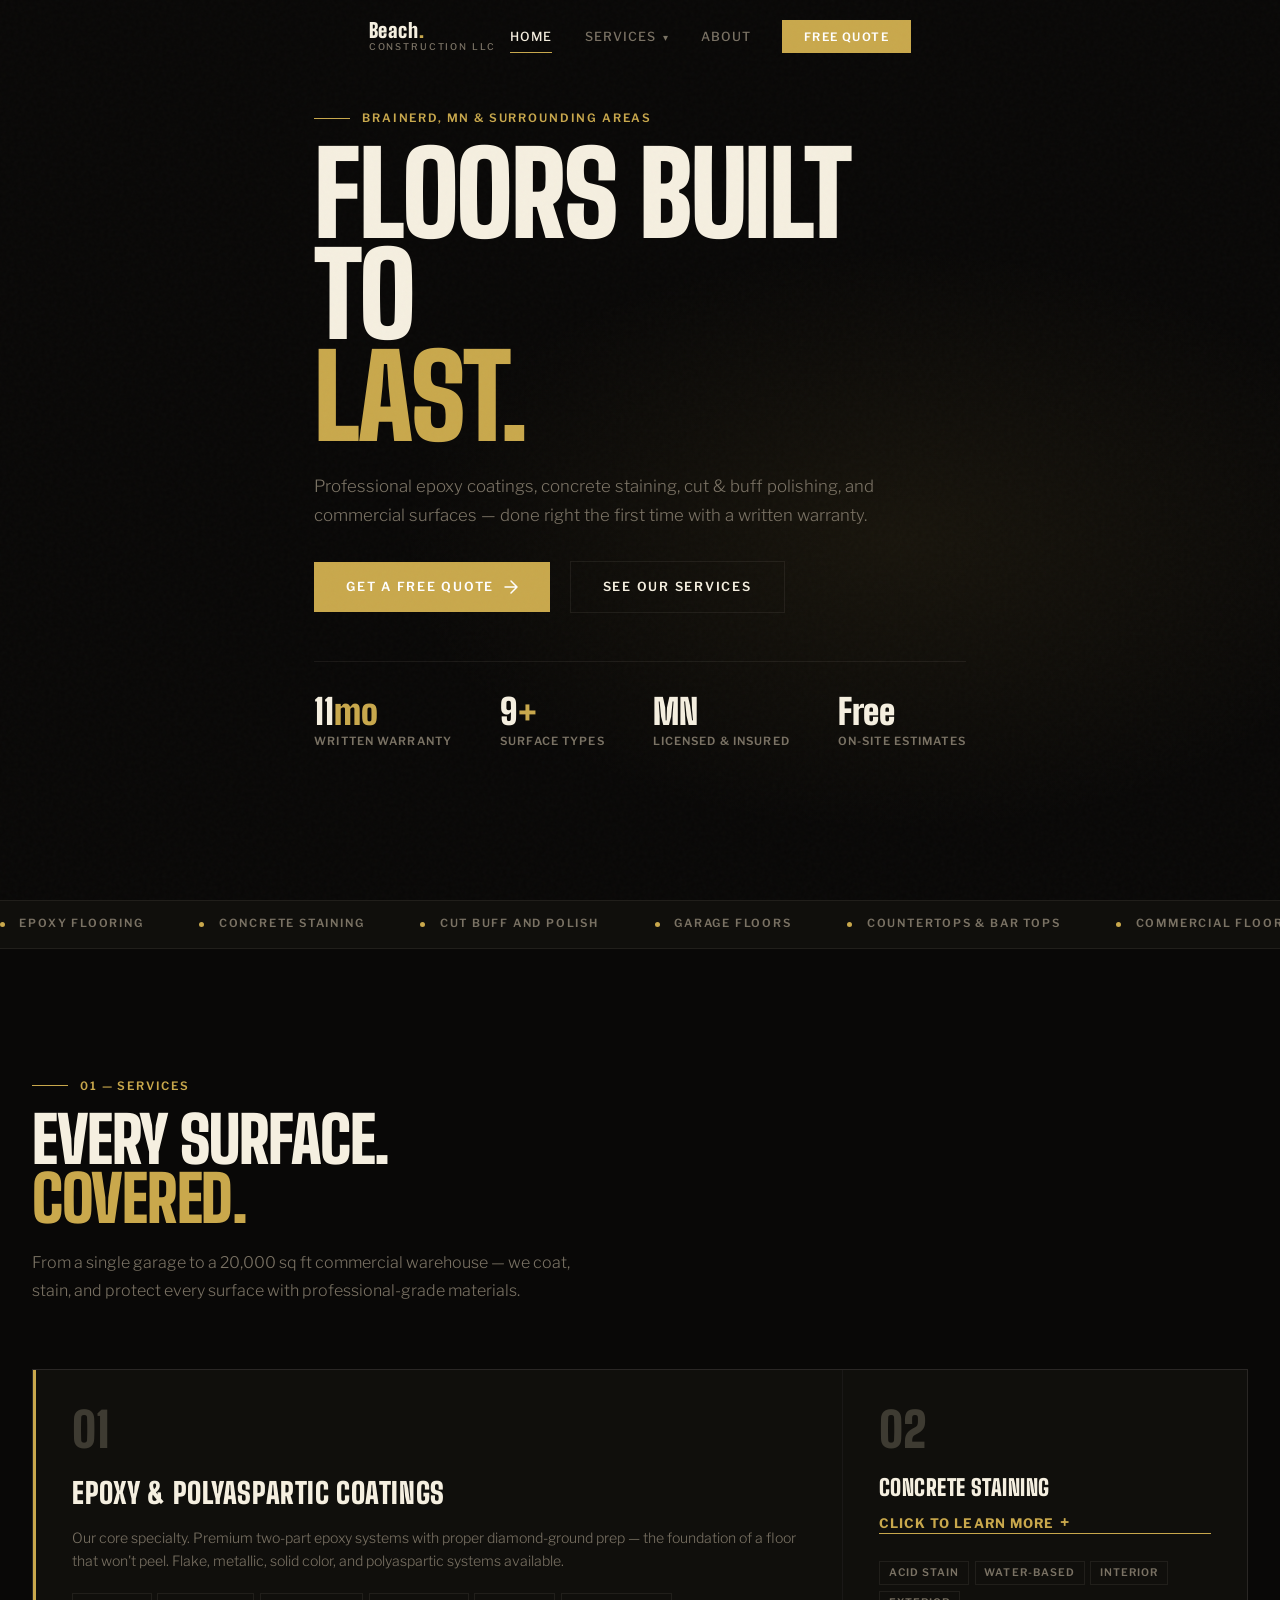
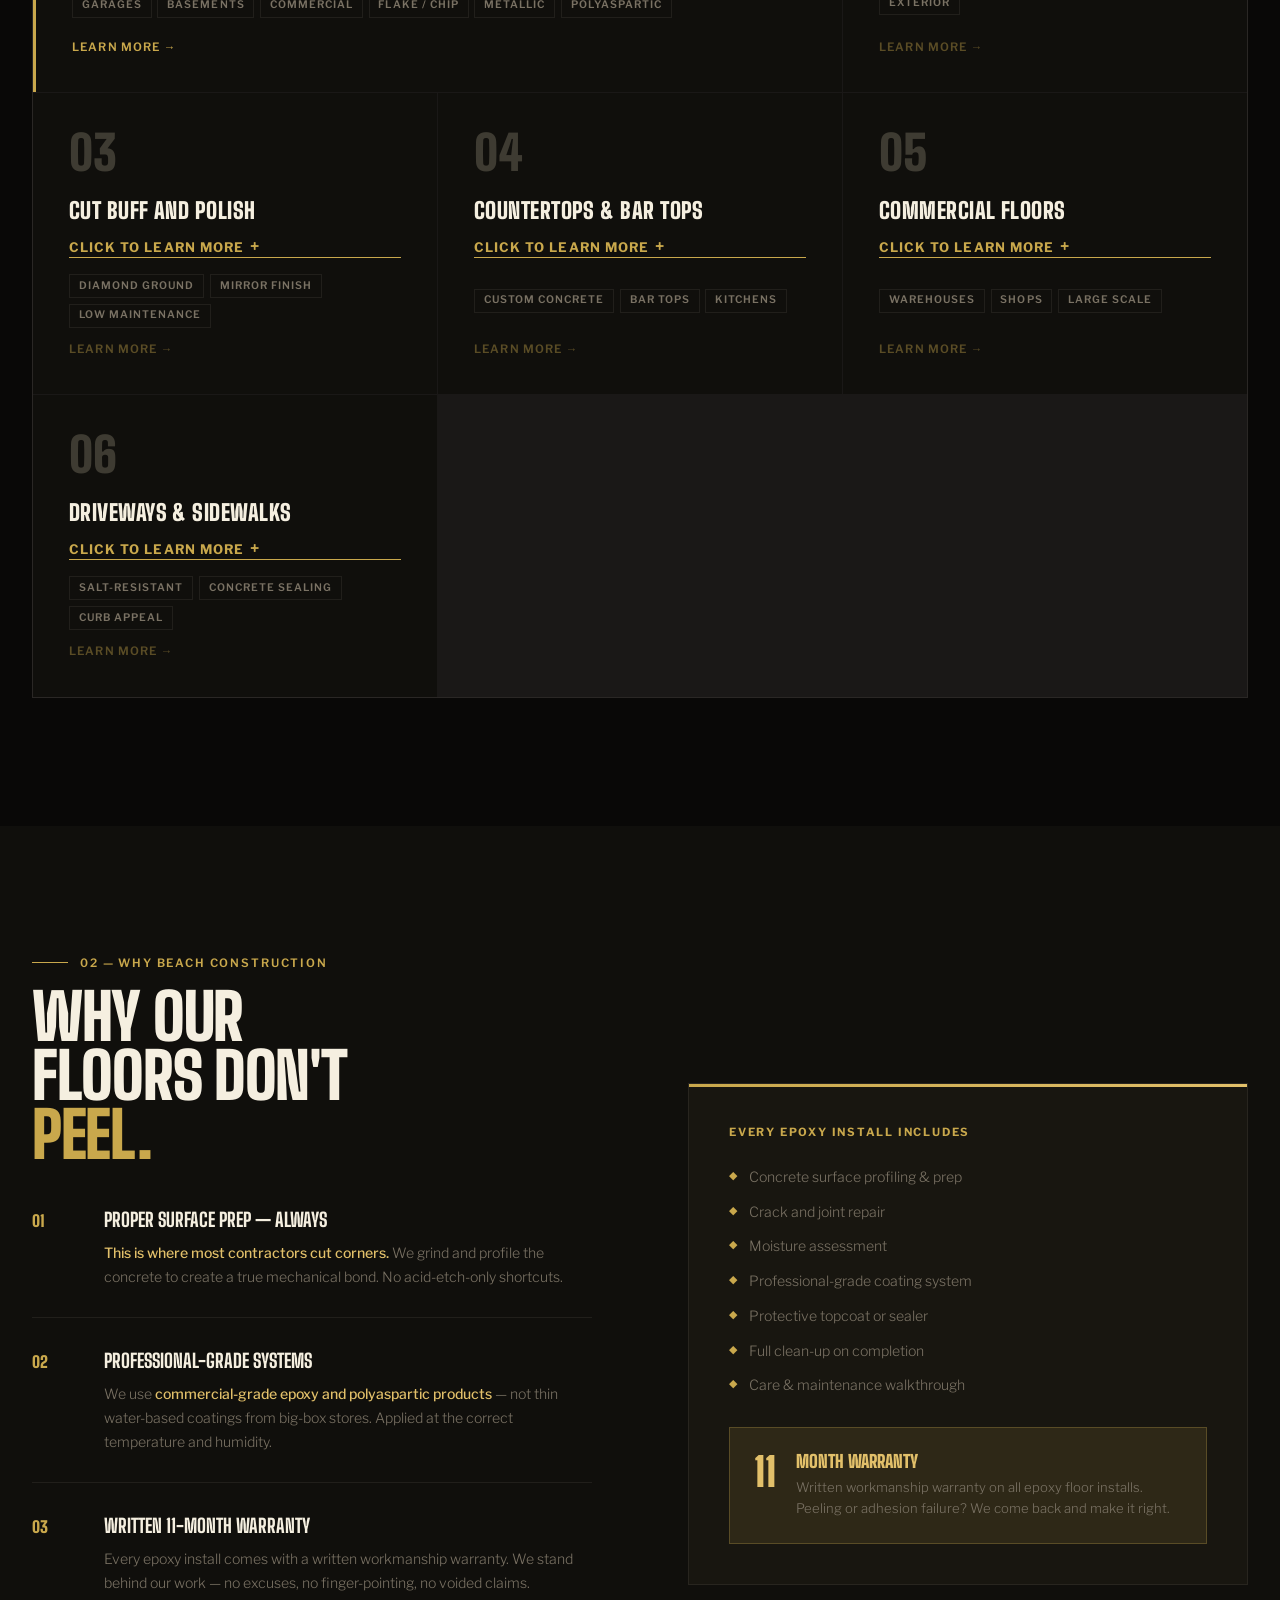
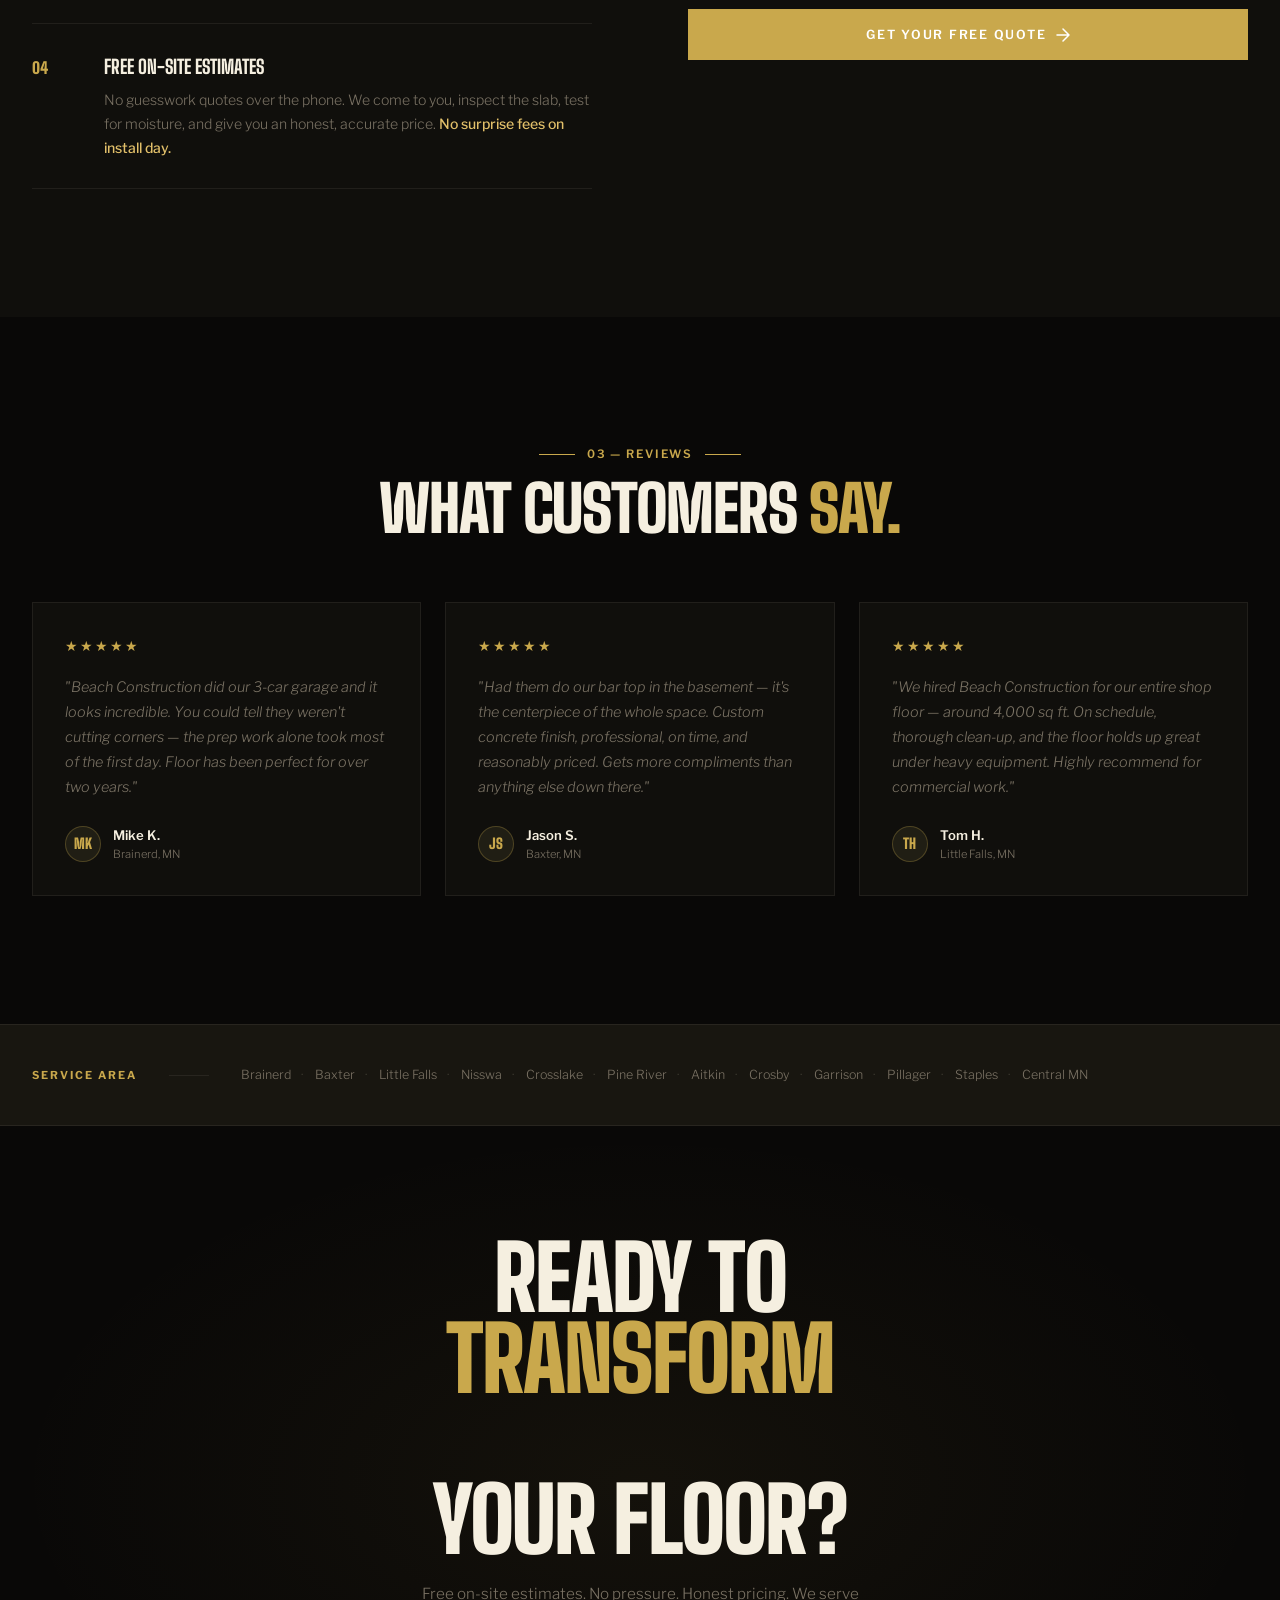
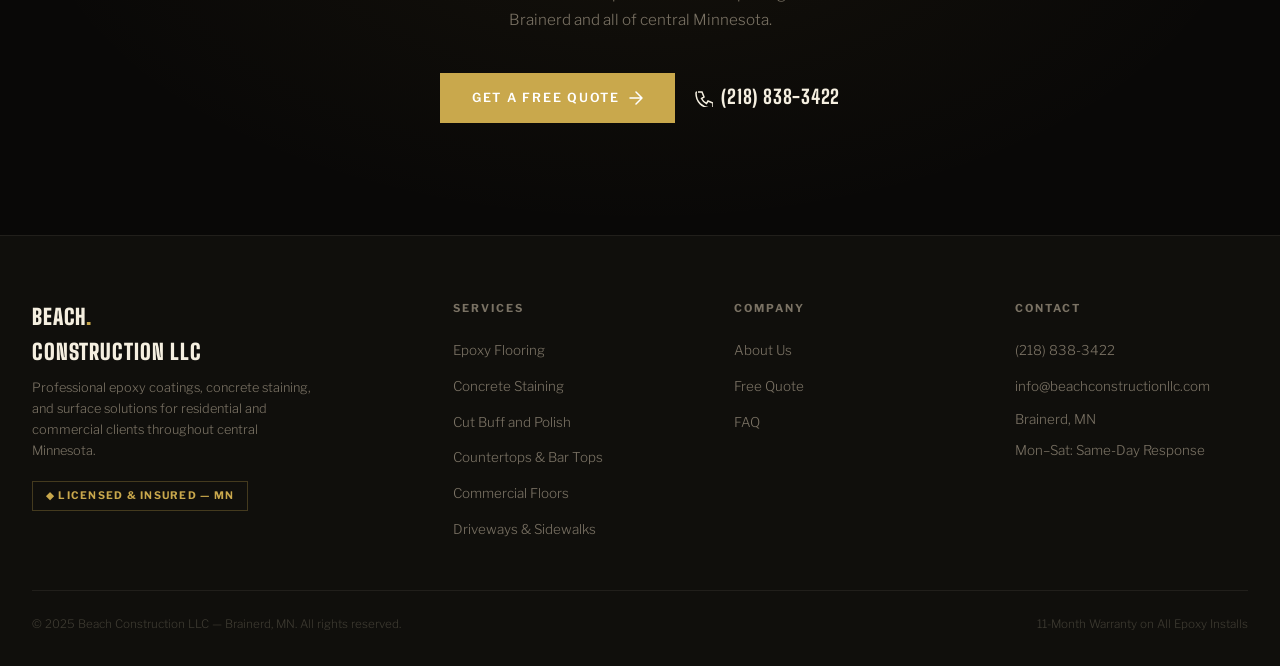
==== index.html @ a475150e "Add AI-generated hero images, social links, and Google Maps embed - Swap all 6 service page heroes f" ====
<!DOCTYPE html>
<html lang="en">
<head>
  <meta charset="UTF-8" />
  <meta name="viewport" content="width=device-width, initial-scale=1.0" />
  <title>Beach Construction LLC — Epoxy Flooring & Concrete Coatings | Brainerd, MN</title>
  <meta name="description" content="Professional epoxy flooring, concrete staining, cut & buff polishing, countertops, and commercial coatings in Brainerd, MN. Free quotes. 11-month warranty." />
  <link rel="stylesheet" href="css/style.css" />
</head>
<body>

<!-- ═══ NAV ══════════════════════════════════════════════ -->
<nav class="nav" id="nav">
  <div class="container">
    <div class="nav__inner">
      <a href="index.html" class="nav__logo">
        <span class="nav__logo-name">Beach<span>.</span></span>
        <span class="nav__logo-sub">Construction LLC</span>
      </a>
      <ul class="nav__links" role="list">
        <li><a href="index.html" class="nav__link active">Home</a></li>
        <li class="nav__dropdown">
          <a href="#" class="nav__link">Services <span class="nav__chevron">▾</span></a>
          <div class="nav__dropdown-menu">
            <a href="services/epoxy-flooring.html" class="nav__dropdown-item">Epoxy Flooring</a>
            <a href="services/concrete-staining.html" class="nav__dropdown-item">Concrete Staining</a>
            <a href="services/cut-buff-polish.html" class="nav__dropdown-item">Cut Buff and Polish</a>
            <a href="services/countertops.html" class="nav__dropdown-item">Countertops &amp; Bar Tops</a>
            <a href="services/commercial-floors.html" class="nav__dropdown-item">Commercial Floors</a>
            <a href="services/driveways.html" class="nav__dropdown-item">Driveways &amp; Sidewalks</a>
          </div>
        </li>
        <li><a href="about.html" class="nav__link">About</a></li>
        <li><a href="contact.html" class="nav__link nav__cta">Free Quote</a></li>
      </ul>
      <button class="nav__burger" id="burger" aria-label="Open menu">
        <span></span><span></span><span></span>
      </button>
    </div>
  </div>
</nav>

<!-- Mobile Nav -->
<div class="nav__mobile" id="mobileNav">
  <button class="nav__mobile-close" id="mobileClose">✕</button>
  <div class="nav__mobile-section">
    <a href="index.html" class="nav__mobile-link mobile-link">Home</a>
  </div>
  <div class="nav__mobile-section">
    <a href="#" class="nav__mobile-link" style="color:var(--text-dim);font-size:1rem;letter-spacing:0.2em">Services</a>
    <a href="services/epoxy-flooring.html" class="nav__mobile-sub mobile-link">Epoxy Flooring</a>
    <a href="services/concrete-staining.html" class="nav__mobile-sub mobile-link">Concrete Staining</a>
    <a href="services/cut-buff-polish.html" class="nav__mobile-sub mobile-link">Cut Buff and Polish</a>
    <a href="services/countertops.html" class="nav__mobile-sub mobile-link">Countertops &amp; Bar Tops</a>
    <a href="services/commercial-floors.html" class="nav__mobile-sub mobile-link">Commercial Floors</a>
    <a href="services/driveways.html" class="nav__mobile-sub mobile-link">Driveways &amp; Sidewalks</a>
  </div>
  <div class="nav__mobile-section">
    <a href="about.html" class="nav__mobile-link mobile-link">About</a>
  </div>
  <div class="nav__mobile-section">
    <a href="contact.html" class="nav__mobile-link mobile-link" style="color:var(--accent)">Free Quote</a>
  </div>
</div>

<!-- ═══ HERO ══════════════════════════════════════════════ -->
<section class="page-hero" style="min-height:100vh;align-items:center">
  <div class="page-hero__bg" style="background-image:url('images/hero-floor.jpg');background-position:center 40%"></div>
  <div class="page-hero__overlay" style="background:linear-gradient(160deg,rgba(9,8,7,0.82) 0%,rgba(9,8,7,0.55) 50%,rgba(9,8,7,0.35) 100%)"></div>
  <div style="position:absolute;inset:0;background:radial-gradient(ellipse 60% 50% at 70% 60%, rgba(201,168,76,0.08) 0%, transparent 65%);pointer-events:none"></div>
  <div class="container">
    <div class="page-hero__content">
      <div class="page-hero__eyebrow">
        <div class="page-hero__eyebrow-line"></div>
        <span class="label">Brainerd, MN &amp; Surrounding Areas</span>
      </div>
      <h1 class="page-hero__title">
        Floors Built<br>to <em>Last.</em>
      </h1>
      <p class="page-hero__sub">Professional epoxy coatings, concrete staining, cut &amp; buff polishing, and commercial surfaces — done right the first time with a written warranty.</p>
      <div class="page-hero__actions">
        <a href="contact.html" class="btn btn-primary">
          Get a Free Quote
          <svg width="14" height="14" viewBox="0 0 14 14" fill="none"><path d="M1 7h12M7 1l6 6-6 6" stroke="currentColor" stroke-width="1.5" stroke-linecap="round" stroke-linejoin="round"/></svg>
        </a>
        <a href="services/epoxy-flooring.html" class="btn btn-outline">See Our Services</a>
      </div>
      <div class="stat-row" style="margin-top:3rem">
        <div class="stat-item">
          <div class="stat-item__num">11<span>mo</span></div>
          <div class="stat-item__label">Written Warranty</div>
        </div>
        <div class="stat-item">
          <div class="stat-item__num">9<span>+</span></div>
          <div class="stat-item__label">Surface Types</div>
        </div>
        <div class="stat-item">
          <div class="stat-item__num">MN</div>
          <div class="stat-item__label">Licensed &amp; Insured</div>
        </div>
        <div class="stat-item">
          <div class="stat-item__num">Free</div>
          <div class="stat-item__label">On-Site Estimates</div>
        </div>
      </div>
    </div>
  </div>
</section>

<!-- ═══ MARQUEE ═══════════════════════════════════════════ -->
<div class="marquee" aria-hidden="true">
  <div class="marquee__track">
    <div class="marquee__item"><span class="marquee__dot"></span>Epoxy Flooring</div>
    <div class="marquee__item"><span class="marquee__dot"></span>Concrete Staining</div>
    <div class="marquee__item"><span class="marquee__dot"></span>Cut Buff and Polish</div>
    <div class="marquee__item"><span class="marquee__dot"></span>Garage Floors</div>
    <div class="marquee__item"><span class="marquee__dot"></span>Countertops &amp; Bar Tops</div>
    <div class="marquee__item"><span class="marquee__dot"></span>Commercial Floors</div>
    <div class="marquee__item"><span class="marquee__dot"></span>Basements</div>
    <div class="marquee__item"><span class="marquee__dot"></span>Driveways</div>
    <div class="marquee__item"><span class="marquee__dot"></span>Epoxy Flooring</div>
    <div class="marquee__item"><span class="marquee__dot"></span>Concrete Staining</div>
    <div class="marquee__item"><span class="marquee__dot"></span>Cut Buff and Polish</div>
    <div class="marquee__item"><span class="marquee__dot"></span>Garage Floors</div>
    <div class="marquee__item"><span class="marquee__dot"></span>Countertops &amp; Bar Tops</div>
    <div class="marquee__item"><span class="marquee__dot"></span>Commercial Floors</div>
    <div class="marquee__item"><span class="marquee__dot"></span>Basements</div>
    <div class="marquee__item"><span class="marquee__dot"></span>Driveways</div>
  </div>
</div>

<!-- ═══ SERVICES ══════════════════════════════════════════ -->
<section class="section section--dark" id="services">
  <div class="container">
    <div class="section-header reveal">
      <div class="section-header__eyebrow">
        <div class="section-header__eyebrow-line"></div>
        <span class="label">01 — Services</span>
      </div>
      <h2 class="section-header__title">Every Surface.<br><em>Covered.</em></h2>
      <p class="section-header__body">From a single garage to a 20,000 sq ft commercial warehouse — we coat, stain, and protect every surface with professional-grade materials.</p>
    </div>

    <div class="services-grid">
      <div class="service-card service-card--featured reveal">
        <div class="service-card__num">01</div>
        <div class="service-card__title">Epoxy &amp; Polyaspartic Coatings</div>
        <p class="service-card__body">Our core specialty. Premium two-part epoxy systems with proper diamond-ground prep — the foundation of a floor that won't peel. Flake, metallic, solid color, and polyaspartic systems available.</p>
        <div class="service-card__tags">
          <span class="service-card__tag">Garages</span>
          <span class="service-card__tag">Basements</span>
          <span class="service-card__tag">Commercial</span>
          <span class="service-card__tag">Flake / Chip</span>
          <span class="service-card__tag">Metallic</span>
          <span class="service-card__tag">Polyaspartic</span>
        </div>
        <a href="services/epoxy-flooring.html" class="service-card__link">Learn More →</a>
      </div>

      <div class="service-card service-card--expandable reveal reveal-delay-1" data-href="services/concrete-staining.html">
        <div class="service-card__num">02</div>
        <div class="service-card__title">Concrete Staining</div>
        <button class="service-card__toggle" aria-expanded="false">Click to learn more <span class="service-card__toggle-icon">+</span></button>
        <p class="service-card__body">Permanent color that can't peel — stain penetrates into the slab itself. Acid staining creates unique, mottled earth tones; water-based dyes deliver bold, consistent color. Interior and exterior applications.</p>
        <div class="service-card__tags"><span class="service-card__tag">Acid Stain</span><span class="service-card__tag">Water-Based</span><span class="service-card__tag">Interior</span><span class="service-card__tag">Exterior</span></div>
        <a href="services/concrete-staining.html" class="service-card__link">Learn More →</a>
      </div>

      <div class="service-card service-card--expandable reveal reveal-delay-2" data-href="services/cut-buff-polish.html">
        <div class="service-card__num">03</div>
        <div class="service-card__title">Cut Buff and Polish</div>
        <button class="service-card__toggle" aria-expanded="false">Click to learn more <span class="service-card__toggle-icon">+</span></button>
        <p class="service-card__body">Diamond-grind the concrete progressively finer until it shines. No coatings to peel, no films to wear through — just the slab itself refined to a mirror finish. Durable, LEED-friendly, zero maintenance.</p>
        <div class="service-card__tags"><span class="service-card__tag">Diamond Ground</span><span class="service-card__tag">Mirror Finish</span><span class="service-card__tag">Low Maintenance</span></div>
        <a href="services/cut-buff-polish.html" class="service-card__link">Learn More →</a>
      </div>

      <div class="service-card service-card--expandable reveal reveal-delay-1" data-href="services/countertops.html">
        <div class="service-card__num">04</div>
        <div class="service-card__title">Countertops &amp; Bar Tops</div>
        <button class="service-card__toggle" aria-expanded="false">Click to learn more <span class="service-card__toggle-icon">+</span></button>
        <p class="service-card__body">Custom cast or overlay concrete countertops with integral pigments, embedded objects, and food-safe sealers. One-of-a-kind surfaces for kitchens, bathrooms, bars, and outdoor kitchens.</p>
        <div class="service-card__tags"><span class="service-card__tag">Custom Concrete</span><span class="service-card__tag">Bar Tops</span><span class="service-card__tag">Kitchens</span></div>
        <a href="services/countertops.html" class="service-card__link">Learn More →</a>
      </div>

      <div class="service-card service-card--expandable reveal reveal-delay-2" data-href="services/commercial-floors.html">
        <div class="service-card__num">05</div>
        <div class="service-card__title">Commercial Floors</div>
        <button class="service-card__toggle" aria-expanded="false">Click to learn more <span class="service-card__toggle-icon">+</span></button>
        <p class="service-card__body">Industrial-grade systems for warehouses, retail, restaurants, medical, and manufacturing. OSHA-compliant, forklift-rated, chemical-resistant. Scheduled installs to minimize business disruption.</p>
        <div class="service-card__tags"><span class="service-card__tag">Warehouses</span><span class="service-card__tag">Shops</span><span class="service-card__tag">Large Scale</span></div>
        <a href="services/commercial-floors.html" class="service-card__link">Learn More →</a>
      </div>

      <div class="service-card service-card--expandable reveal reveal-delay-1" data-href="services/driveways.html">
        <div class="service-card__num">06</div>
        <div class="service-card__title">Driveways &amp; Sidewalks</div>
        <button class="service-card__toggle" aria-expanded="false">Click to learn more <span class="service-card__toggle-icon">+</span></button>
        <p class="service-card__body">Salt-resistant, oil-proof protective coatings formulated for northern climates. Stops road salt penetration — the #1 cause of concrete deterioration in Minnesota. Polyaspartic, epoxy flake, and penetrating sealer options.</p>
        <div class="service-card__tags"><span class="service-card__tag">Salt-Resistant</span><span class="service-card__tag">Concrete Sealing</span><span class="service-card__tag">Curb Appeal</span></div>
        <a href="services/driveways.html" class="service-card__link">Learn More →</a>
      </div>
    </div>
  </div>
</section>

<!-- ═══ WHY US ════════════════════════════════════════════ -->
<section class="section section--alt">
  <div class="container">
    <div class="two-col two-col--center">
      <div>
        <div class="section-header reveal" style="margin-bottom:2.5rem">
          <div class="section-header__eyebrow">
            <div class="section-header__eyebrow-line"></div>
            <span class="label">02 — Why Beach Construction</span>
          </div>
          <h2 class="section-header__title">Why Our<br>Floors Don't<br><em>Peel.</em></h2>
        </div>
        <div class="process-steps">
          <div class="process-step reveal reveal-delay-1">
            <span class="process-step__num">01</span>
            <div>
              <div class="process-step__title">Proper Surface Prep — Always</div>
              <p class="process-step__body"><strong>This is where most contractors cut corners.</strong> We grind and profile the concrete to create a true mechanical bond. No acid-etch-only shortcuts.</p>
            </div>
          </div>
          <div class="process-step reveal reveal-delay-2">
            <span class="process-step__num">02</span>
            <div>
              <div class="process-step__title">Professional-Grade Systems</div>
              <p class="process-step__body">We use <strong>commercial-grade epoxy and polyaspartic products</strong> — not thin water-based coatings from big-box stores. Applied at the correct temperature and humidity.</p>
            </div>
          </div>
          <div class="process-step reveal reveal-delay-3">
            <span class="process-step__num">03</span>
            <div>
              <div class="process-step__title">Written 11-Month Warranty</div>
              <p class="process-step__body">Every epoxy install comes with a written workmanship warranty. We stand behind our work — no excuses, no finger-pointing, no voided claims.</p>
            </div>
          </div>
          <div class="process-step reveal reveal-delay-4">
            <span class="process-step__num">04</span>
            <div>
              <div class="process-step__title">Free On-Site Estimates</div>
              <p class="process-step__body">No guesswork quotes over the phone. We come to you, inspect the slab, test for moisture, and give you an honest, accurate price. <strong>No surprise fees on install day.</strong></p>
            </div>
          </div>
        </div>
      </div>
      <div class="reveal reveal-delay-2">
        <div class="warranty-card">
          <div class="warranty-card__label">Every Epoxy Install Includes</div>
          <div class="checklist">
            <div class="checklist__item"><span class="checklist__icon">◆</span><span>Concrete surface profiling &amp; prep</span></div>
            <div class="checklist__item"><span class="checklist__icon">◆</span><span>Crack and joint repair</span></div>
            <div class="checklist__item"><span class="checklist__icon">◆</span><span>Moisture assessment</span></div>
            <div class="checklist__item"><span class="checklist__icon">◆</span><span>Professional-grade coating system</span></div>
            <div class="checklist__item"><span class="checklist__icon">◆</span><span>Protective topcoat or sealer</span></div>
            <div class="checklist__item"><span class="checklist__icon">◆</span><span>Full clean-up on completion</span></div>
            <div class="checklist__item"><span class="checklist__icon">◆</span><span>Care &amp; maintenance walkthrough</span></div>
          </div>
          <div class="warranty-badge" style="margin-top:2rem">
            <div class="warranty-badge__num">11</div>
            <div>
              <div class="warranty-badge__title">Month Warranty</div>
              <p class="warranty-badge__body">Written workmanship warranty on all epoxy floor installs. Peeling or adhesion failure? We come back and make it right.</p>
            </div>
          </div>
        </div>
        <a href="contact.html" class="btn btn-primary" style="margin-top:1.5rem;width:100%;justify-content:center">
          Get Your Free Quote
          <svg width="14" height="14" viewBox="0 0 14 14" fill="none"><path d="M1 7h12M7 1l6 6-6 6" stroke="currentColor" stroke-width="1.5" stroke-linecap="round" stroke-linejoin="round"/></svg>
        </a>
      </div>
    </div>
  </div>
</section>

<!-- ═══ TESTIMONIALS ══════════════════════════════════════ -->
<section class="section section--dark">
  <div class="container">
    <div class="section-header section-header--center reveal">
      <div class="section-header__eyebrow"><div class="section-header__eyebrow-line"></div><span class="label">03 — Reviews</span><div class="section-header__eyebrow-line"></div></div>
      <h2 class="section-header__title">What Customers <em>Say.</em></h2>
    </div>
    <div class="testimonials-grid">
      <div class="testimonial-card reveal reveal-delay-1">
        <div class="testimonial-card__stars">★★★★★</div>
        <p class="testimonial-card__body">"Beach Construction did our 3-car garage and it looks incredible. You could tell they weren't cutting corners — the prep work alone took most of the first day. Floor has been perfect for over two years."</p>
        <div class="testimonial-card__author">
          <div class="testimonial-card__avatar">MK</div>
          <div><div class="testimonial-card__name">Mike K.</div><div class="testimonial-card__location">Brainerd, MN</div></div>
        </div>
      </div>
      <div class="testimonial-card reveal reveal-delay-2">
        <div class="testimonial-card__stars">★★★★★</div>
        <p class="testimonial-card__body">"Had them do our bar top in the basement — it's the centerpiece of the whole space. Custom concrete finish, professional, on time, and reasonably priced. Gets more compliments than anything else down there."</p>
        <div class="testimonial-card__author">
          <div class="testimonial-card__avatar">JS</div>
          <div><div class="testimonial-card__name">Jason S.</div><div class="testimonial-card__location">Baxter, MN</div></div>
        </div>
      </div>
      <div class="testimonial-card reveal reveal-delay-3">
        <div class="testimonial-card__stars">★★★★★</div>
        <p class="testimonial-card__body">"We hired Beach Construction for our entire shop floor — around 4,000 sq ft. On schedule, thorough clean-up, and the floor holds up great under heavy equipment. Highly recommend for commercial work."</p>
        <div class="testimonial-card__author">
          <div class="testimonial-card__avatar">TH</div>
          <div><div class="testimonial-card__name">Tom H.</div><div class="testimonial-card__location">Little Falls, MN</div></div>
        </div>
      </div>
    </div>
  </div>
</section>

<!-- ═══ SERVICE AREA ═══════════════════════════════════════ -->
<div class="service-area-strip reveal">
  <div class="container">
    <div class="service-area-strip__inner">
      <span class="service-area-strip__label">Service Area</span>
      <div class="service-area-strip__divider"></div>
      <div class="service-area-strip__cities">
        <span class="service-area-strip__city">Brainerd</span>
        <span class="service-area-strip__city">Baxter</span>
        <span class="service-area-strip__city">Little Falls</span>
        <span class="service-area-strip__city">Nisswa</span>
        <span class="service-area-strip__city">Crosslake</span>
        <span class="service-area-strip__city">Pine River</span>
        <span class="service-area-strip__city">Aitkin</span>
        <span class="service-area-strip__city">Crosby</span>
        <span class="service-area-strip__city">Garrison</span>
        <span class="service-area-strip__city">Pillager</span>
        <span class="service-area-strip__city">Staples</span>
        <span class="service-area-strip__city">Central MN</span>
      </div>
    </div>
  </div>
</div>

<!-- ═══ CTA ═══════════════════════════════════════════════ -->
<section class="cta-banner section--dark">
  <div class="container">
    <div class="cta-banner__content reveal">
      <h2 class="cta-banner__title">Ready to<br><em>Transform</em><br>Your Floor?</h2>
      <p class="cta-banner__sub">Free on-site estimates. No pressure. Honest pricing. We serve Brainerd and all of central Minnesota.</p>
      <div class="cta-banner__actions">
        <a href="contact.html" class="btn btn-primary">
          Get a Free Quote
          <svg width="14" height="14" viewBox="0 0 14 14" fill="none"><path d="M1 7h12M7 1l6 6-6 6" stroke="currentColor" stroke-width="1.5" stroke-linecap="round" stroke-linejoin="round"/></svg>
        </a>
        <a href="tel:+12188383422" class="cta-banner__phone">
          <svg width="18" height="18" viewBox="0 0 18 18" fill="none" stroke="currentColor" stroke-width="1.5"><path d="M3 3h4l2 5-2.5 1.5a11 11 0 005 5L13 12l5 2v4a1 1 0 01-1 1C7 19 1 13 1 4a1 1 0 011-1"/></svg>
          (218) 838-3422
        </a>
      </div>
    </div>
  </div>
</section>

<!-- ═══ FOOTER ════════════════════════════════════════════ -->
<footer class="footer">
  <div class="container">
    <div class="footer__top">
      <div>
        <div class="footer__brand-name">Beach<span>.</span><br>Construction LLC</div>
        <p class="footer__brand-tagline">Professional epoxy coatings, concrete staining, and surface solutions for residential and commercial clients throughout central Minnesota.</p>
        <div class="footer__warranty-badge">◆ Licensed &amp; Insured — MN</div>
      </div>
      <div>
        <div class="footer__col-title">Services</div>
        <ul class="footer__col-links">
          <li><a href="services/epoxy-flooring.html">Epoxy Flooring</a></li>
          <li><a href="services/concrete-staining.html">Concrete Staining</a></li>
          <li><a href="services/cut-buff-polish.html">Cut Buff and Polish</a></li>
          <li><a href="services/countertops.html">Countertops &amp; Bar Tops</a></li>
          <li><a href="services/commercial-floors.html">Commercial Floors</a></li>
          <li><a href="services/driveways.html">Driveways &amp; Sidewalks</a></li>
        </ul>
      </div>
      <div>
        <div class="footer__col-title">Company</div>
        <ul class="footer__col-links">
          <li><a href="about.html">About Us</a></li>
          <li><a href="contact.html">Free Quote</a></li>
          <li><a href="contact.html#faq">FAQ</a></li>
        </ul>
      </div>
      <div>
        <div class="footer__col-title">Contact</div>
        <ul class="footer__col-links">
          <li><a href="tel:+12188383422">(218) 838-3422</a></li>
          <li><a href="mailto:info@beachconstructionllc.com">info@beachconstructionllc.com</a></li>
          <li style="color:var(--text-muted);font-size:0.84rem">Brainerd, MN</li>
          <li style="color:var(--text-muted);font-size:0.84rem">Mon–Sat: Same-Day Response</li>
        </ul>
      </div>
    </div>
    <div class="footer__bottom">
      <span>© 2025 Beach Construction LLC — Brainerd, MN. All rights reserved.</span>
      <span>11-Month Warranty on All Epoxy Installs</span>
    </div>
  </div>
</footer>

<script src="js/main.js"></script>
</body>
</html>
---- css/style.css ----
/* ═══════════════════════════════════════════════════════
   BEACH CONSTRUCTION LLC — Shared Stylesheet
   Industrial Luxury Aesthetic
   ═══════════════════════════════════════════════════════ */

@import url('https://fonts.googleapis.com/css2?family=Big+Shoulders+Display:wght@400;600;700;800;900&family=Libre+Franklin:ital,wght@0,300;0,400;0,500;0,600;1,300&display=swap');

/* ─── TOKENS ──────────────────────────────────────────── */
:root {
  --bg:            #090807;
  --surface:       #100F0C;
  --surface-2:     #181610;
  --surface-3:     #201E14;
  --accent:        #C9A84C;
  --accent-light:  #E2C06A;
  --accent-dim:    rgba(201,168,76,0.12);
  --accent-glow:   rgba(201,168,76,0.30);
  --text:          #F5EFE0;
  --text-muted:    #7A7264;
  --text-dim:      #3E3B32;
  --border:        rgba(245,239,224,0.07);
  --border-accent: rgba(201,168,76,0.28);
  --font-display:  'Big Shoulders Display', sans-serif;
  --font-body:     'Libre Franklin', sans-serif;
  --ease-out:      cubic-bezier(0.22,1,0.36,1);
  --nav-h:         72px;
}

/* ─── RESET ───────────────────────────────────────────── */
*, *::before, *::after { box-sizing: border-box; margin: 0; padding: 0; }
html { scroll-behavior: smooth; font-size: 16px; }
body {
  background: var(--bg);
  color: var(--text);
  font-family: var(--font-body);
  font-weight: 300;
  line-height: 1.6;
  overflow-x: hidden;
}
a { color: inherit; text-decoration: none; }
img { display: block; max-width: 100%; }
ul { list-style: none; }
button { cursor: pointer; font-family: inherit; border: none; background: none; }
input, textarea, select { font-family: inherit; }

/* ─── GRAIN OVERLAY ───────────────────────────────────── */
body::after {
  content: '';
  position: fixed;
  inset: 0;
  background-image: url("data:image/svg+xml,%3Csvg viewBox='0 0 256 256' xmlns='http://www.w3.org/2000/svg'%3E%3Cfilter id='n'%3E%3CfeTurbulence type='fractalNoise' baseFrequency='0.9' numOctaves='4' stitchTiles='stitch'/%3E%3C/filter%3E%3Crect width='100%25' height='100%25' filter='url(%23n)' opacity='1'/%3E%3C/svg%3E");
  opacity: 0.025;
  pointer-events: none;
  z-index: 9999;
}

/* ─── SCROLLBAR ───────────────────────────────────────── */
::-webkit-scrollbar { width: 4px; }
::-webkit-scrollbar-track { background: var(--bg); }
::-webkit-scrollbar-thumb { background: var(--accent); border-radius: 2px; }

/* ─── UTILITY ─────────────────────────────────────────── */
.container { max-width: 1280px; margin: 0 auto; padding: 0 2rem; }
.label {
  font-family: var(--font-body);
  font-size: 0.72rem;
  font-weight: 600;
  letter-spacing: 0.16em;
  text-transform: uppercase;
  color: var(--accent);
}
.section { padding: 8rem 0; }
.section--alt { background: var(--surface); }
.section--dark { background: var(--bg); }

/* ─── ANIMATIONS ──────────────────────────────────────── */
@keyframes fadeUp {
  from { opacity: 0; transform: translateY(28px); }
  to   { opacity: 1; transform: translateY(0); }
}
@keyframes fadeIn {
  from { opacity: 0; }
  to   { opacity: 1; }
}
@keyframes float {
  0%,100% { transform: translateY(0); }
  50%      { transform: translateY(-8px); }
}
@keyframes marquee {
  from { transform: translateX(0); }
  to   { transform: translateX(-50%); }
}
@keyframes lineGrow {
  from { width: 0; }
  to   { width: 100%; }
}

.reveal {
  opacity: 0;
  transform: translateY(36px);
  transition: opacity 0.75s var(--ease-out), transform 0.75s var(--ease-out);
}
.reveal.visible { opacity: 1; transform: translateY(0); }
.reveal-delay-1 { transition-delay: 0.1s; }
.reveal-delay-2 { transition-delay: 0.2s; }
.reveal-delay-3 { transition-delay: 0.3s; }
.reveal-delay-4 { transition-delay: 0.4s; }
.reveal-delay-5 { transition-delay: 0.5s; }

/* ─── BUTTONS ─────────────────────────────────────────── */
.btn {
  display: inline-flex;
  align-items: center;
  gap: 0.6rem;
  font-family: var(--font-body);
  font-size: 0.78rem;
  font-weight: 600;
  letter-spacing: 0.14em;
  text-transform: uppercase;
  padding: 0.95rem 2rem;
  transition: background 0.25s, transform 0.25s, box-shadow 0.25s, color 0.25s;
  cursor: pointer;
  border: none;
}
.btn-primary {
  background: var(--accent);
  color: #fff;
}
.btn-primary:hover {
  background: var(--accent-light);
  transform: translateY(-2px);
  box-shadow: 0 12px 40px var(--accent-glow);
}
.btn-outline {
  background: transparent;
  color: var(--text);
  border: 1px solid var(--border);
}
.btn-outline:hover {
  border-color: var(--accent);
  color: var(--accent);
  transform: translateY(-2px);
}
.btn-ghost {
  background: transparent;
  color: var(--text-muted);
  padding-left: 0;
  padding-right: 0;
  border-bottom: 1px solid var(--border);
  padding-bottom: 2px;
}
.btn-ghost:hover { color: var(--text); border-color: var(--text-muted); }
.btn svg { flex-shrink: 0; }

/* ─── SECTION HEADERS ─────────────────────────────────── */
.section-header { margin-bottom: 4rem; }
.section-header__eyebrow {
  display: flex;
  align-items: center;
  gap: 0.75rem;
  margin-bottom: 1rem;
}
.section-header__eyebrow-line {
  width: 36px;
  height: 1px;
  background: var(--accent);
}
.section-header__title {
  font-family: var(--font-display);
  font-weight: 900;
  font-size: clamp(2.5rem, 5vw, 4.5rem);
  line-height: 0.92;
  letter-spacing: -0.02em;
  text-transform: uppercase;
  color: var(--text);
}
.section-header__title em {
  font-style: normal;
  color: var(--accent);
}
.section-header__body {
  max-width: 540px;
  font-size: 1rem;
  color: var(--text-muted);
  line-height: 1.75;
  margin-top: 1.25rem;
}
.section-header--center { text-align: center; }
.section-header--center .section-header__body { margin: 1.25rem auto 0; }
.section-header--center .section-header__eyebrow { justify-content: center; }

/* ─── NAVIGATION ──────────────────────────────────────── */
.nav {
  position: fixed;
  top: 0; left: 0; right: 0;
  height: var(--nav-h);
  z-index: 200;
  display: flex;
  align-items: center;
  transition: background 0.4s, backdrop-filter 0.4s, border-color 0.4s;
  border-bottom: 1px solid transparent;
}
.nav.scrolled {
  background: rgba(9,8,7,0.95);
  backdrop-filter: blur(20px);
  border-bottom-color: var(--border);
  box-shadow: 0 1px 32px rgba(0,0,0,0.4);
}
.nav__inner {
  display: flex;
  align-items: center;
  justify-content: space-between;
  width: 100%;
}
.nav__logo {
  display: flex;
  flex-direction: column;
  line-height: 1;
}
.nav__logo-name {
  font-family: var(--font-display);
  font-weight: 900;
  font-size: 1.25rem;
  letter-spacing: 0.03em;
  color: var(--text);
}
.nav__logo-name span { color: var(--accent); }
.nav__logo-sub {
  font-size: 0.58rem;
  font-weight: 500;
  letter-spacing: 0.2em;
  text-transform: uppercase;
  color: var(--text-muted);
  margin-top: 2px;
}
.nav__links {
  display: flex;
  align-items: center;
  gap: 0.25rem;
}
.nav__link {
  font-size: 0.78rem;
  font-weight: 500;
  letter-spacing: 0.08em;
  text-transform: uppercase;
  color: var(--text-muted);
  padding: 0.5rem 0.9rem;
  position: relative;
  transition: color 0.2s;
}
.nav__link:hover, .nav__link.active { color: var(--text); }
.nav__link.active::after {
  content: '';
  position: absolute;
  bottom: -1px; left: 0.9rem; right: 0.9rem;
  height: 1px;
  background: var(--accent);
}

/* Dropdown */
.nav__dropdown {
  position: relative;
}
.nav__dropdown-menu {
  position: absolute;
  top: 100%;
  left: 50%;
  transform: translateX(-50%) translateY(8px);
  padding-top: 0.5rem;
  background: var(--surface-2);
  border: 1px solid var(--border);
  min-width: 220px;
  padding: 0.5rem 0;
  opacity: 0;
  pointer-events: none;
  transition: opacity 0.25s, transform 0.25s;
  z-index: 300;
}
.nav__dropdown.open .nav__dropdown-menu {
  opacity: 1;
  pointer-events: auto;
  transform: translateX(-50%) translateY(0);
}
.nav__dropdown-item {
  display: block;
  padding: 0.6rem 1.25rem;
  font-size: 0.78rem;
  font-weight: 400;
  color: var(--text-muted);
  letter-spacing: 0.04em;
  transition: background 0.15s, color 0.15s, padding-left 0.15s;
  white-space: nowrap;
}
.nav__dropdown-item:hover {
  background: var(--surface-3);
  color: var(--accent);
  padding-left: 1.5rem;
}
.nav__chevron {
  display: inline-block;
  margin-left: 3px;
  font-size: 0.6rem;
  transition: transform 0.2s;
}
.nav__dropdown.open .nav__chevron { transform: rotate(180deg); }
.nav__cta {
  background: var(--accent);
  color: #fff !important;
  padding: 0.6rem 1.4rem;
  font-size: 0.72rem !important;
  letter-spacing: 0.12em;
  font-weight: 600 !important;
  transition: background 0.2s, transform 0.2s !important;
  margin-left: 0.75rem;
}
.nav__cta:hover { background: var(--accent-light) !important; transform: translateY(-1px); }
.nav__burger {
  display: none;
  flex-direction: column;
  gap: 5px;
  padding: 6px;
  cursor: pointer;
}
.nav__burger span {
  display: block;
  width: 22px;
  height: 2px;
  background: var(--text);
  transition: transform 0.3s, opacity 0.3s;
}

/* Mobile Nav */
.nav__mobile {
  display: none;
  position: fixed;
  inset: 0;
  background: var(--bg);
  z-index: 199;
  flex-direction: column;
  align-items: flex-start;
  justify-content: center;
  padding: 2rem;
  gap: 0;
}
.nav__mobile.open { display: flex; }
.nav__mobile-section {
  width: 100%;
  border-bottom: 1px solid var(--border);
  padding: 1rem 0;
}
.nav__mobile-link {
  font-family: var(--font-display);
  font-size: 2rem;
  font-weight: 900;
  text-transform: uppercase;
  letter-spacing: 0.02em;
  color: var(--text-muted);
  display: block;
  padding: 0.25rem 0;
  transition: color 0.2s;
}
.nav__mobile-link:hover { color: var(--accent); }
.nav__mobile-sub {
  font-size: 0.78rem;
  font-weight: 500;
  letter-spacing: 0.1em;
  text-transform: uppercase;
  color: var(--text-muted);
  display: block;
  padding: 0.3rem 0 0.3rem 1rem;
  border-left: 2px solid var(--border);
  transition: color 0.2s, border-color 0.2s;
}
.nav__mobile-sub:hover { color: var(--accent); border-color: var(--accent); }
.nav__mobile-close {
  position: absolute;
  top: 1.5rem; right: 2rem;
  font-size: 1.5rem;
  color: var(--text-muted);
  cursor: pointer;
  transition: color 0.2s;
}
.nav__mobile-close:hover { color: var(--accent); }

/* ─── PAGE HERO (shared across all pages) ─────────────── */
.page-hero {
  position: relative;
  min-height: 55vh;
  display: flex;
  align-items: flex-end;
  padding-top: var(--nav-h);
  padding-bottom: 5rem;
  overflow: hidden;
}
.page-hero__bg {
  position: absolute;
  inset: 0;
  background-size: cover;
  background-position: center;
  background-repeat: no-repeat;
  transition: transform 8s ease;
}
.page-hero.loaded .page-hero__bg { transform: scale(1.04); }
.page-hero__overlay {
  position: absolute;
  inset: 0;
  background: linear-gradient(
    160deg,
    rgba(9,8,7,0.85) 0%,
    rgba(9,8,7,0.7) 50%,
    rgba(9,8,7,0.5) 100%
  );
}
.page-hero__overlay--strong {
  background: linear-gradient(
    160deg,
    rgba(9,8,7,0.92) 0%,
    rgba(9,8,7,0.8) 60%,
    rgba(9,8,7,0.6) 100%
  );
}
.page-hero__content {
  position: relative;
  z-index: 2;
  animation: fadeUp 0.9s var(--ease-out) 0.1s both;
}
.page-hero__eyebrow {
  display: flex;
  align-items: center;
  gap: 0.75rem;
  margin-bottom: 1rem;
}
.page-hero__eyebrow-line { width: 36px; height: 1px; background: var(--accent); }
.page-hero__title {
  font-family: var(--font-display);
  font-weight: 900;
  font-size: clamp(3.5rem, 9vw, 8rem);
  line-height: 0.88;
  letter-spacing: -0.02em;
  text-transform: uppercase;
  color: var(--text);
}
.page-hero__title em { font-style: normal; color: var(--accent); display: block; }
.page-hero__sub {
  max-width: 560px;
  font-size: 1.05rem;
  color: var(--text-muted);
  line-height: 1.7;
  margin-top: 1.5rem;
}
.page-hero__actions {
  display: flex;
  align-items: center;
  gap: 1.25rem;
  margin-top: 2rem;
  flex-wrap: wrap;
}
.page-hero__badge {
  display: inline-flex;
  align-items: center;
  gap: 0.5rem;
  border: 1px solid var(--border-accent);
  padding: 0.4rem 1rem;
  font-size: 0.7rem;
  font-weight: 600;
  letter-spacing: 0.14em;
  text-transform: uppercase;
  color: var(--accent);
  margin-top: 2rem;
  animation: float 4s ease-in-out infinite;
}

/* ─── MARQUEE ─────────────────────────────────────────── */
.marquee {
  overflow: hidden;
  border-top: 1px solid var(--border);
  border-bottom: 1px solid var(--border);
  background: var(--surface);
  padding: 0.9rem 0;
}
.marquee__track {
  display: flex;
  gap: 3.5rem;
  width: max-content;
  animation: marquee 28s linear infinite;
}
.marquee__item {
  display: flex;
  align-items: center;
  gap: 0.9rem;
  white-space: nowrap;
  font-size: 0.7rem;
  font-weight: 600;
  letter-spacing: 0.16em;
  text-transform: uppercase;
  color: var(--text-muted);
}
.marquee__dot {
  width: 5px; height: 5px;
  border-radius: 50%;
  background: var(--accent);
  flex-shrink: 0;
}

/* ─── SERVICE GRID (homepage) ─────────────────────────── */
.services-grid {
  display: grid;
  grid-template-columns: repeat(3, 1fr);
  gap: 1px;
  background: var(--border);
  border: 1px solid var(--border);
}
.service-card {
  background: var(--surface);
  padding: 2.25rem;
  position: relative;
  overflow: hidden;
  transition: background 0.3s;
  display: flex;
  flex-direction: column;
}
.service-card::before {
  content: '';
  position: absolute;
  inset: 0;
  background: linear-gradient(135deg, var(--accent-dim) 0%, transparent 60%);
  opacity: 0;
  transition: opacity 0.4s;
}
.service-card:hover { background: var(--surface-2); }
.service-card:hover::before { opacity: 1; }
.service-card--featured {
  grid-column: span 2;
  border-left: 3px solid var(--accent);
}
.service-card__num {
  font-family: var(--font-display);
  font-size: 3rem;
  font-weight: 900;
  color: var(--text-dim);
  line-height: 1;
  margin-bottom: 1rem;
  transition: color 0.3s;
}
.service-card:hover .service-card__num { color: var(--accent); opacity: 0.35; }
.service-card__title {
  font-family: var(--font-display);
  font-size: 1.4rem;
  font-weight: 900;
  text-transform: uppercase;
  letter-spacing: 0.02em;
  color: var(--text);
  margin-bottom: 0.6rem;
}
.service-card--featured .service-card__title { font-size: 1.8rem; }
.service-card__body {
  font-size: 0.88rem;
  color: var(--text-muted);
  line-height: 1.7;
  margin-bottom: 1.25rem;
}
.service-card__tags {
  display: flex;
  flex-wrap: wrap;
  gap: 0.35rem;
  margin-top: auto;
}
.service-card__tag {
  font-size: 0.65rem;
  font-weight: 600;
  letter-spacing: 0.1em;
  text-transform: uppercase;
  color: var(--text-muted);
  border: 1px solid var(--border);
  padding: 0.18rem 0.55rem;
  transition: border-color 0.2s, color 0.2s;
}
.service-card:hover .service-card__tag { border-color: var(--border-accent); color: var(--text); }
.service-card__link {
  display: inline-flex;
  align-items: center;
  gap: 0.4rem;
  font-size: 0.72rem;
  font-weight: 600;
  letter-spacing: 0.1em;
  text-transform: uppercase;
  color: var(--accent);
  margin-top: 1.25rem;
  transition: gap 0.2s, opacity 0.2s, color 0.2s;
}
.service-card:hover .service-card__link { gap: 0.7rem; }

/* ─── EXPANDABLE CARDS ────────────────────────────────── */
.service-card--expandable { cursor: default; }
.service-card__toggle {
  display: inline-flex;
  align-items: center;
  gap: 0.4rem;
  background: none;
  border: none;
  border-bottom: 1px solid var(--accent);
  padding: 0 0 2px 0;
  margin-bottom: 1rem;
  font-size: 0.82rem;
  font-weight: 700;
  letter-spacing: 0.08em;
  color: var(--accent);
  cursor: pointer;
  text-transform: uppercase;
  transition: color 0.2s, border-color 0.2s;
}
.service-card__toggle:hover { color: var(--accent-light); border-color: var(--accent-light); }
.service-card__toggle-icon {
  font-size: 1rem;
  line-height: 1;
  transition: transform 0.3s;
}
.service-card--expandable.expanded .service-card__toggle-icon {
  transform: rotate(45deg);
}
.service-card--expandable .service-card__body {
  max-height: 0;
  overflow: hidden;
  opacity: 0;
  margin-bottom: 0;
  transition: max-height 0.45s var(--ease-out), opacity 0.35s, margin-bottom 0.35s;
}
.service-card--expandable.expanded .service-card__body {
  max-height: 200px;
  opacity: 1;
  margin-bottom: 1rem;
}
.service-card--expandable .service-card__link {
  opacity: 0.4;
  margin-top: auto;
  padding-top: 0.75rem;
}
.service-card--expandable.expanded .service-card__link {
  opacity: 1;
  color: var(--accent-light);
}

/* ─── PROCESS STEPS ───────────────────────────────────── */
.process-steps {
  display: flex;
  flex-direction: column;
  gap: 0;
}
.process-step {
  display: flex;
  gap: 2rem;
  padding: 1.75rem 0;
  border-bottom: 1px solid var(--border);
}
.process-step:first-child { padding-top: 0; }
.process-step__num {
  font-family: var(--font-display);
  font-size: 1rem;
  font-weight: 900;
  color: var(--accent);
  min-width: 2.5rem;
  padding-top: 3px;
}
.process-step__title {
  font-family: var(--font-display);
  font-size: 1.2rem;
  font-weight: 800;
  text-transform: uppercase;
  color: var(--text);
  margin-bottom: 0.35rem;
}
.process-step__body {
  font-size: 0.88rem;
  color: var(--text-muted);
  line-height: 1.7;
}
.process-step__body strong { color: var(--accent-light); font-weight: 500; }

/* ─── WARRANTY CARD ───────────────────────────────────── */
.warranty-card {
  background: var(--surface-2);
  border: 1px solid var(--border);
  padding: 2.5rem;
  position: relative;
}
.warranty-card::before {
  content: '';
  position: absolute;
  top: 0; left: 0; right: 0;
  height: 3px;
  background: linear-gradient(90deg, var(--accent), var(--accent-light));
}
.warranty-card__label {
  font-size: 0.7rem;
  font-weight: 700;
  letter-spacing: 0.16em;
  text-transform: uppercase;
  color: var(--accent);
  margin-bottom: 1.5rem;
}
.warranty-badge {
  display: flex;
  align-items: flex-start;
  gap: 1.25rem;
  padding: 1.5rem;
  background: var(--accent-dim);
  border: 1px solid var(--border-accent);
  margin-top: 1.5rem;
}
.warranty-badge__num {
  font-family: var(--font-display);
  font-size: 2.5rem;
  font-weight: 900;
  color: var(--accent-light);
  line-height: 1;
  flex-shrink: 0;
}
.warranty-badge__title {
  font-family: var(--font-display);
  font-size: 1.1rem;
  font-weight: 900;
  text-transform: uppercase;
  color: var(--accent-light);
  line-height: 1.1;
}
.warranty-badge__body {
  font-size: 0.82rem;
  color: var(--text-muted);
  margin-top: 0.35rem;
  line-height: 1.6;
}
.checklist { display: flex; flex-direction: column; gap: 0.85rem; }
.checklist__item {
  display: flex;
  align-items: flex-start;
  gap: 0.75rem;
  font-size: 0.88rem;
  color: var(--text-muted);
  line-height: 1.5;
}
.checklist__icon { color: var(--accent); flex-shrink: 0; margin-top: 1px; font-size: 0.7rem; }

/* ─── FEATURE GRID ────────────────────────────────────── */
.feature-grid {
  display: grid;
  grid-template-columns: repeat(3, 1fr);
  gap: 1px;
  background: var(--border);
  border: 1px solid var(--border);
}
.feature-card {
  background: var(--surface-2);
  padding: 2rem;
  transition: background 0.3s;
}
.feature-card:hover { background: var(--surface-3); }
.feature-card__icon {
  width: 38px; height: 38px;
  background: var(--accent-dim);
  border: 1px solid var(--border-accent);
  display: flex;
  align-items: center;
  justify-content: center;
  margin-bottom: 1rem;
  transition: background 0.3s;
}
.feature-card:hover .feature-card__icon { background: var(--accent); }
.feature-card__icon svg { color: var(--accent); transition: color 0.3s; }
.feature-card:hover .feature-card__icon svg { color: #fff; }
.feature-card__title {
  font-family: var(--font-display);
  font-size: 1.1rem;
  font-weight: 900;
  text-transform: uppercase;
  color: var(--text);
  margin-bottom: 0.5rem;
}
.feature-card__body {
  font-size: 0.85rem;
  color: var(--text-muted);
  line-height: 1.65;
}

/* ─── TESTIMONIALS ────────────────────────────────────── */
.testimonials-grid {
  display: grid;
  grid-template-columns: repeat(3, 1fr);
  gap: 1.5rem;
}
.testimonial-card {
  background: var(--surface);
  border: 1px solid var(--border);
  padding: 2rem;
  transition: border-color 0.3s, background 0.3s;
}
.testimonial-card:hover {
  border-color: var(--border-accent);
  background: var(--surface-2);
}
.testimonial-card__stars {
  color: var(--accent);
  letter-spacing: 2px;
  font-size: 0.9rem;
  margin-bottom: 1rem;
}
.testimonial-card__body {
  font-size: 0.9rem;
  color: var(--text-muted);
  line-height: 1.75;
  font-style: italic;
  margin-bottom: 1.5rem;
}
.testimonial-card__author { display: flex; align-items: center; gap: 0.75rem; }
.testimonial-card__avatar {
  width: 36px; height: 36px;
  border-radius: 50%;
  background: var(--surface-3);
  border: 1px solid var(--border-accent);
  display: flex;
  align-items: center;
  justify-content: center;
  font-family: var(--font-display);
  font-weight: 900;
  font-size: 0.9rem;
  color: var(--accent);
  flex-shrink: 0;
}
.testimonial-card__name { font-size: 0.82rem; font-weight: 600; color: var(--text); }
.testimonial-card__location { font-size: 0.7rem; color: var(--text-muted); }

/* ─── FAQ ─────────────────────────────────────────────── */
.faq-list { display: flex; flex-direction: column; }
.faq-item { border-bottom: 1px solid var(--border); }
.faq-question {
  display: flex;
  align-items: center;
  justify-content: space-between;
  gap: 1rem;
  width: 100%;
  text-align: left;
  padding: 1.4rem 0;
  font-size: 0.92rem;
  font-weight: 500;
  color: var(--text);
  cursor: pointer;
  transition: color 0.2s;
}
.faq-question:hover { color: var(--accent); }
.faq-icon {
  width: 20px; height: 20px;
  border: 1px solid var(--border);
  border-radius: 50%;
  display: flex;
  align-items: center;
  justify-content: center;
  font-size: 0.85rem;
  color: var(--text-muted);
  flex-shrink: 0;
  transition: transform 0.3s, border-color 0.3s, color 0.3s;
}
.faq-item.open .faq-icon { transform: rotate(45deg); border-color: var(--accent); color: var(--accent); }
.faq-answer {
  max-height: 0;
  overflow: hidden;
  font-size: 0.88rem;
  color: var(--text-muted);
  line-height: 1.75;
  transition: max-height 0.4s var(--ease-out), padding 0.3s;
}
.faq-answer.open { max-height: 300px; padding-bottom: 1.25rem; }
.faq-answer strong { color: var(--accent-light); font-weight: 500; }

/* ─── CONTACT FORM ────────────────────────────────────── */
.contact-form-wrap {
  background: var(--surface-2);
  border: 1px solid var(--border);
  padding: 2.5rem;
  position: relative;
}
.contact-form-wrap::before {
  content: '';
  position: absolute;
  top: 0; left: 0; right: 0;
  height: 3px;
  background: linear-gradient(90deg, var(--accent), var(--accent-light));
}
.form-grid { display: grid; grid-template-columns: 1fr 1fr; gap: 1rem; }
.form-group {
  display: flex;
  flex-direction: column;
  gap: 0.4rem;
  margin-bottom: 1rem;
}
.form-group label {
  font-size: 0.68rem;
  font-weight: 600;
  letter-spacing: 0.14em;
  text-transform: uppercase;
  color: var(--text-muted);
}
.form-group input,
.form-group select,
.form-group textarea {
  background: var(--surface-3);
  border: 1px solid var(--border);
  color: var(--text);
  font-size: 0.9rem;
  font-weight: 300;
  padding: 0.8rem 1rem;
  outline: none;
  transition: border-color 0.2s;
  appearance: none;
}
.form-group input::placeholder,
.form-group textarea::placeholder { color: var(--text-dim); }
.form-group input:focus,
.form-group select:focus,
.form-group textarea:focus { border-color: var(--accent); }
.form-group textarea { resize: vertical; min-height: 110px; }
.form-group select { cursor: pointer; }
.form-group select option { background: var(--surface-3); color: var(--text); }
.form-submit {
  width: 100%;
  background: var(--accent);
  color: #fff;
  font-size: 0.8rem;
  font-weight: 600;
  letter-spacing: 0.14em;
  text-transform: uppercase;
  padding: 1rem;
  border: none;
  cursor: pointer;
  transition: background 0.25s, transform 0.2s;
  margin-top: 0.5rem;
}
.form-submit:hover { background: var(--accent-light); transform: translateY(-1px); }
.form-note { font-size: 0.72rem; color: var(--text-dim); text-align: center; margin-top: 0.75rem; }

/* ─── CONTACT INFO ────────────────────────────────────── */
.contact-info-item {
  display: flex;
  gap: 1rem;
  align-items: flex-start;
}
.contact-info-icon {
  width: 38px; height: 38px;
  background: var(--accent-dim);
  border: 1px solid var(--border-accent);
  display: flex;
  align-items: center;
  justify-content: center;
  flex-shrink: 0;
}
.contact-info-icon svg { color: var(--accent); }
.contact-info-label {
  font-size: 0.68rem;
  font-weight: 700;
  letter-spacing: 0.14em;
  text-transform: uppercase;
  color: var(--text-muted);
  margin-bottom: 0.2rem;
}
.contact-info-value {
  font-size: 0.92rem;
  color: var(--text);
}
.contact-info-value a { transition: color 0.2s; }
.contact-info-value a:hover { color: var(--accent); }

/* ─── SERVICE AREA STRIP ──────────────────────────────── */
.service-area-strip {
  background: var(--surface-2);
  border-top: 1px solid var(--border);
  border-bottom: 1px solid var(--border);
  padding: 2.5rem 0;
}
.service-area-strip__inner {
  display: flex;
  align-items: center;
  gap: 2rem;
  flex-wrap: wrap;
}
.service-area-strip__label {
  font-size: 0.68rem;
  font-weight: 700;
  letter-spacing: 0.18em;
  text-transform: uppercase;
  color: var(--accent);
  white-space: nowrap;
}
.service-area-strip__divider { width: 40px; height: 1px; background: var(--border); }
.service-area-strip__cities { display: flex; flex-wrap: wrap; gap: 0.75rem; }
.service-area-strip__city {
  font-size: 0.78rem;
  color: var(--text-muted);
  position: relative;
  padding-right: 0.75rem;
}
.service-area-strip__city::after { content: '·'; position: absolute; right: 0; color: var(--text-dim); }
.service-area-strip__city:last-child::after { display: none; }

/* ─── CTA BANNER ──────────────────────────────────────── */
.cta-banner {
  padding: 7rem 0;
  text-align: center;
  position: relative;
  overflow: hidden;
}
.cta-banner::before {
  content: '';
  position: absolute;
  inset: 0;
  background: radial-gradient(ellipse 70% 70% at 50% 50%, rgba(201,168,76,0.06) 0%, transparent 70%);
}
.cta-banner__content { position: relative; z-index: 1; }
.cta-banner__title {
  font-family: var(--font-display);
  font-size: clamp(2.5rem, 7vw, 6rem);
  font-weight: 900;
  text-transform: uppercase;
  letter-spacing: -0.02em;
  line-height: 0.9;
  color: var(--text);
  margin-bottom: 1.25rem;
}
.cta-banner__title em { font-style: normal; color: var(--accent); display: block; }
.cta-banner__sub {
  max-width: 460px;
  margin: 0 auto 2.5rem;
  font-size: 0.95rem;
  color: var(--text-muted);
  line-height: 1.7;
}
.cta-banner__actions {
  display: flex;
  align-items: center;
  justify-content: center;
  gap: 1.25rem;
  flex-wrap: wrap;
}
.cta-banner__phone {
  display: inline-flex;
  align-items: center;
  gap: 0.5rem;
  font-family: var(--font-display);
  font-size: 1.2rem;
  font-weight: 800;
  letter-spacing: 0.04em;
  color: var(--text);
  transition: color 0.2s;
}
.cta-banner__phone:hover { color: var(--accent); }

/* ─── FOOTER ──────────────────────────────────────────── */
.footer {
  background: var(--surface);
  border-top: 1px solid var(--border);
  padding: 4rem 0 2rem;
}
.footer__top {
  display: grid;
  grid-template-columns: 1.6fr 1fr 1fr 1fr;
  gap: 3rem;
  padding-bottom: 3rem;
  border-bottom: 1px solid var(--border);
}
.footer__brand-name {
  font-family: var(--font-display);
  font-size: 1.35rem;
  font-weight: 900;
  text-transform: uppercase;
  color: var(--text);
  letter-spacing: 0.04em;
}
.footer__brand-name span { color: var(--accent); }
.footer__brand-tagline {
  font-size: 0.8rem;
  color: var(--text-muted);
  line-height: 1.65;
  margin-top: 0.5rem;
  max-width: 280px;
}
.footer__warranty-badge {
  display: inline-flex;
  align-items: center;
  gap: 0.5rem;
  border: 1px solid var(--border-accent);
  padding: 0.35rem 0.8rem;
  font-size: 0.65rem;
  font-weight: 700;
  letter-spacing: 0.12em;
  text-transform: uppercase;
  color: var(--accent);
  margin-top: 1.25rem;
}
.footer__social {
  display: flex;
  gap: 0.6rem;
  margin-top: 1.25rem;
  flex-wrap: wrap;
}
.footer__social-link {
  display: inline-flex;
  align-items: center;
  gap: 0.45rem;
  font-size: 0.75rem;
  font-weight: 600;
  letter-spacing: 0.06em;
  color: var(--text-muted);
  text-decoration: none;
  border: 1px solid var(--border);
  border-radius: 4px;
  padding: 0.4rem 0.7rem;
  transition: color 0.2s, border-color 0.2s, background 0.2s;
}
.footer__social-link:hover {
  color: var(--accent);
  border-color: var(--border-accent);
  background: var(--accent-dim);
}
.footer__social-link svg { flex-shrink: 0; }
.map-section { padding: 5rem 0; background: var(--bg); }
.map-section .section-header { margin-bottom: 2.5rem; }
.map-embed {
  width: 100%;
  height: 420px;
  border: 1px solid var(--border);
  border-radius: 6px;
  overflow: hidden;
  filter: grayscale(0.3) contrast(1.05);
}
.map-embed iframe { width: 100%; height: 100%; border: 0; display: block; }
.footer__col-title {
  font-size: 0.68rem;
  font-weight: 700;
  letter-spacing: 0.18em;
  text-transform: uppercase;
  color: var(--text-muted);
  margin-bottom: 1.2rem;
}
.footer__col-links {
  display: flex;
  flex-direction: column;
  gap: 0.65rem;
}
.footer__col-links a {
  font-size: 0.84rem;
  color: var(--text-muted);
  transition: color 0.2s;
}
.footer__col-links a:hover { color: var(--accent); }
.footer__bottom {
  display: flex;
  align-items: center;
  justify-content: space-between;
  padding-top: 1.5rem;
  font-size: 0.73rem;
  color: var(--text-dim);
}

/* ─── GRID LAYOUTS ────────────────────────────────────── */
.two-col { display: grid; grid-template-columns: 1fr 1fr; gap: 6rem; align-items: start; }
.two-col--3-2 { grid-template-columns: 3fr 2fr; }
.two-col--2-3 { grid-template-columns: 2fr 3fr; }
.two-col--center { align-items: center; }
.stack { display: flex; flex-direction: column; gap: 2rem; }
.stack--sm { gap: 1rem; }

/* ─── DIVIDERS ────────────────────────────────────────── */
.divider {
  width: 100%;
  height: 1px;
  background: var(--border);
  margin: 3rem 0;
}

/* ─── STAT ROW ────────────────────────────────────────── */
.stat-row {
  display: flex;
  gap: 3rem;
  padding: 2rem 0;
  border-top: 1px solid var(--border);
  flex-wrap: wrap;
}
.stat-item__num {
  font-family: var(--font-display);
  font-size: 2.2rem;
  font-weight: 900;
  color: var(--text);
  line-height: 1;
}
.stat-item__num span { color: var(--accent); }
.stat-item__label {
  font-size: 0.7rem;
  font-weight: 600;
  letter-spacing: 0.1em;
  text-transform: uppercase;
  color: var(--text-muted);
  margin-top: 3px;
}

/* ─── IMAGE BLOCK ─────────────────────────────────────── */
.img-block {
  position: relative;
  overflow: hidden;
  background: var(--surface-3);
}
.img-block img { width: 100%; height: 100%; object-fit: cover; display: block; }
.img-block__placeholder {
  aspect-ratio: 4/3;
  display: flex;
  flex-direction: column;
  align-items: center;
  justify-content: center;
  gap: 0.75rem;
  color: var(--text-dim);
  font-size: 0.7rem;
  letter-spacing: 0.12em;
  text-transform: uppercase;
  background: linear-gradient(135deg, var(--surface-3), var(--surface-2));
}
.img-block--accent-border { border-left: 3px solid var(--accent); }
.img-block__caption {
  position: absolute;
  bottom: 0; left: 0; right: 0;
  background: linear-gradient(to top, rgba(9,8,7,0.85), transparent);
  padding: 1rem 1.25rem 0.75rem;
  font-size: 0.72rem;
  font-weight: 600;
  letter-spacing: 0.1em;
  text-transform: uppercase;
  color: var(--text-muted);
}

/* ─── CALLOUT ─────────────────────────────────────────── */
.callout {
  padding: 1.75rem;
  border: 1px solid var(--border-accent);
  background: var(--accent-dim);
  position: relative;
}
.callout::before {
  content: '';
  position: absolute;
  left: 0; top: 0; bottom: 0;
  width: 3px;
  background: var(--accent);
}
.callout__title {
  font-family: var(--font-display);
  font-size: 1rem;
  font-weight: 900;
  text-transform: uppercase;
  color: var(--accent-light);
  margin-bottom: 0.4rem;
}
.callout__body { font-size: 0.88rem; color: var(--text-muted); line-height: 1.7; }
.callout__body strong { color: var(--text); font-weight: 500; }

/* ─── BREADCRUMB ──────────────────────────────────────── */
.breadcrumb {
  display: flex;
  align-items: center;
  gap: 0.5rem;
  font-size: 0.72rem;
  letter-spacing: 0.08em;
  color: var(--text-muted);
  margin-bottom: 1.25rem;
}
.breadcrumb a { transition: color 0.2s; }
.breadcrumb a:hover { color: var(--accent); }
.breadcrumb__sep { color: var(--text-dim); font-size: 0.6rem; }

/* ─── RESPONSIVE ──────────────────────────────────────── */
@media (max-width: 1024px) {
  .services-grid { grid-template-columns: repeat(2, 1fr); }
  .service-card--featured { grid-column: span 2; }
  .feature-grid { grid-template-columns: repeat(2, 1fr); }
  .testimonials-grid { grid-template-columns: repeat(2, 1fr); }
  .footer__top { grid-template-columns: 1fr 1fr; gap: 2.5rem; }
  .two-col { grid-template-columns: 1fr; gap: 3rem; }
  .two-col--3-2, .two-col--2-3 { grid-template-columns: 1fr; }
}
@media (max-width: 768px) {
  :root { --nav-h: 64px; }
  .nav__links { display: none; }
  .nav__burger { display: flex; }
  .services-grid { grid-template-columns: 1fr; }
  .service-card--featured { grid-column: span 1; }
  .feature-grid { grid-template-columns: 1fr; }
  .testimonials-grid { grid-template-columns: 1fr; }
  .footer__top { grid-template-columns: 1fr; gap: 2rem; }
  .footer__bottom { flex-direction: column; gap: 0.75rem; text-align: center; }
  .form-grid { grid-template-columns: 1fr; }
  .stat-row { gap: 1.5rem; }
  .cta-banner__actions { flex-direction: column; }
  .section { padding: 5rem 0; }
  .page-hero__title { font-size: clamp(2.8rem, 10vw, 5rem); }
}
@media (max-width: 480px) {
  .container { padding: 0 1.25rem; }
  .page-hero__actions { flex-direction: column; align-items: flex-start; }
  .page-hero { min-height: 60vh; }
}
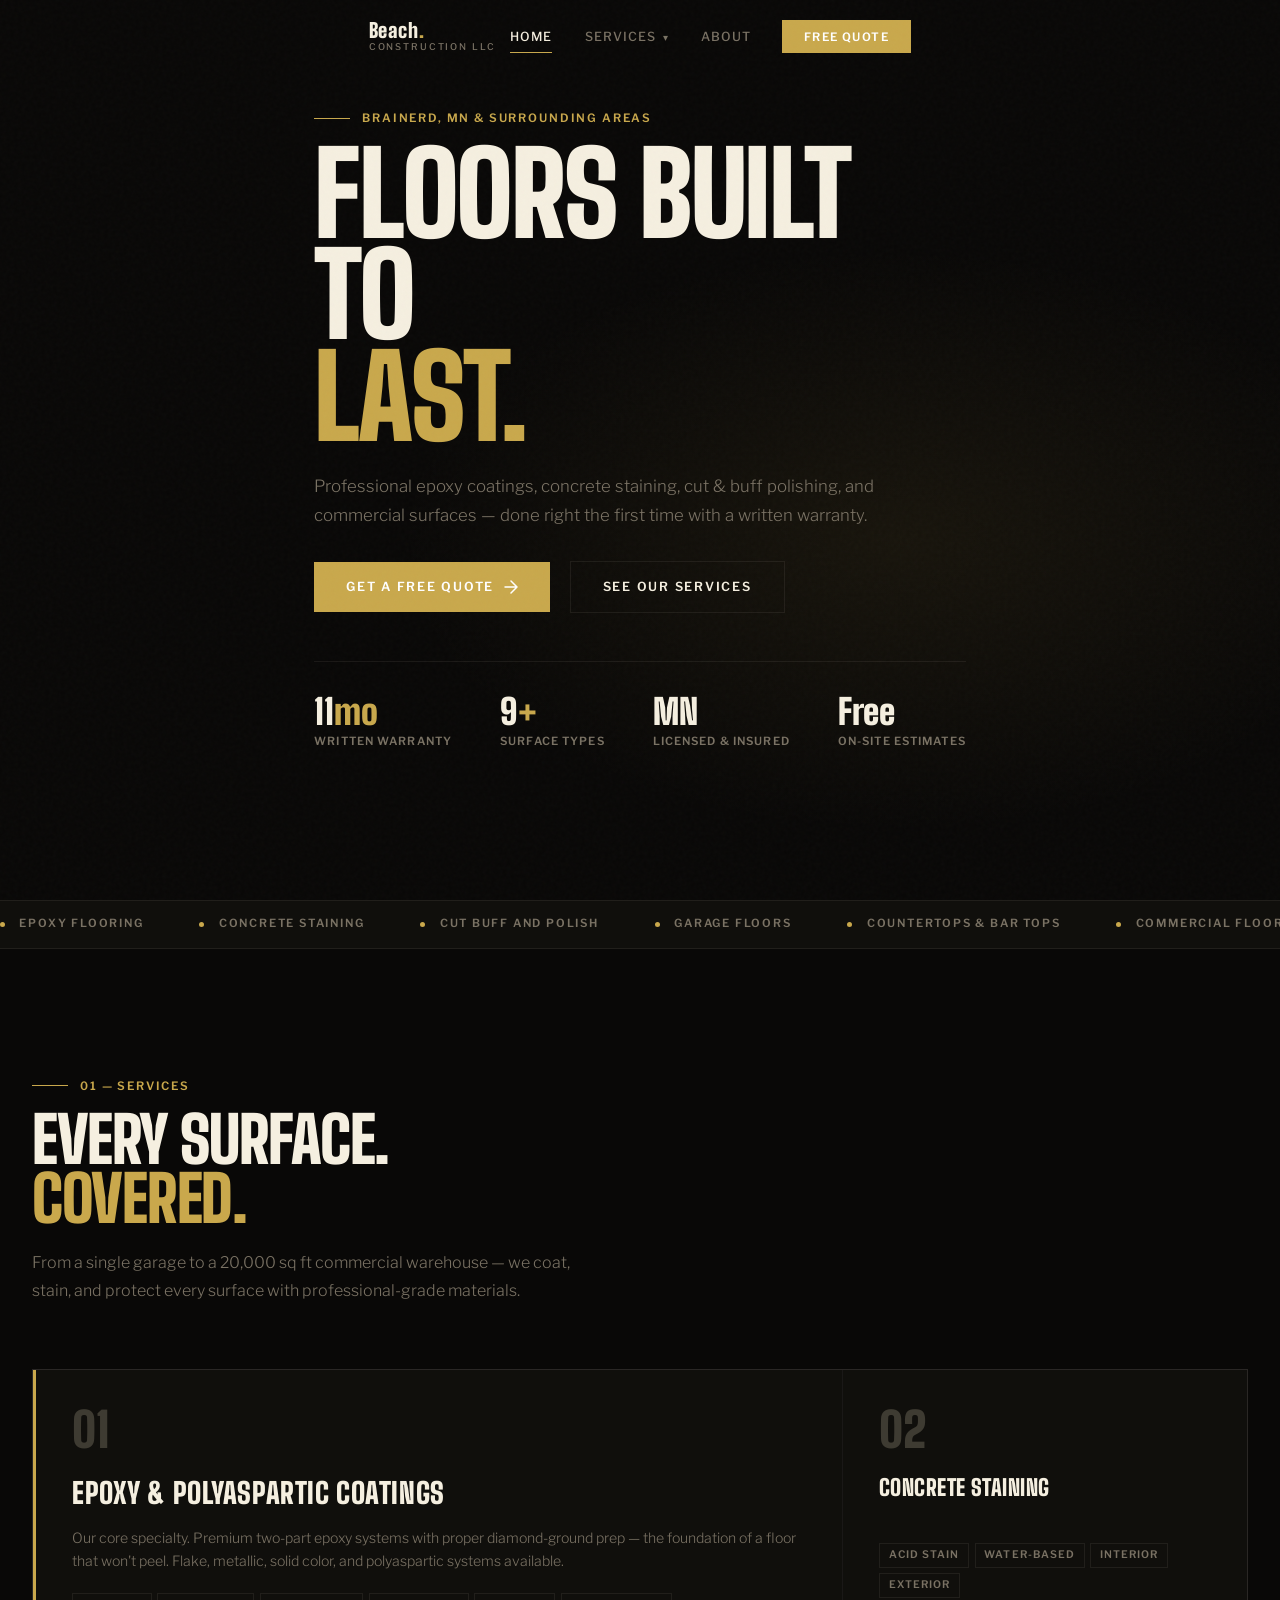
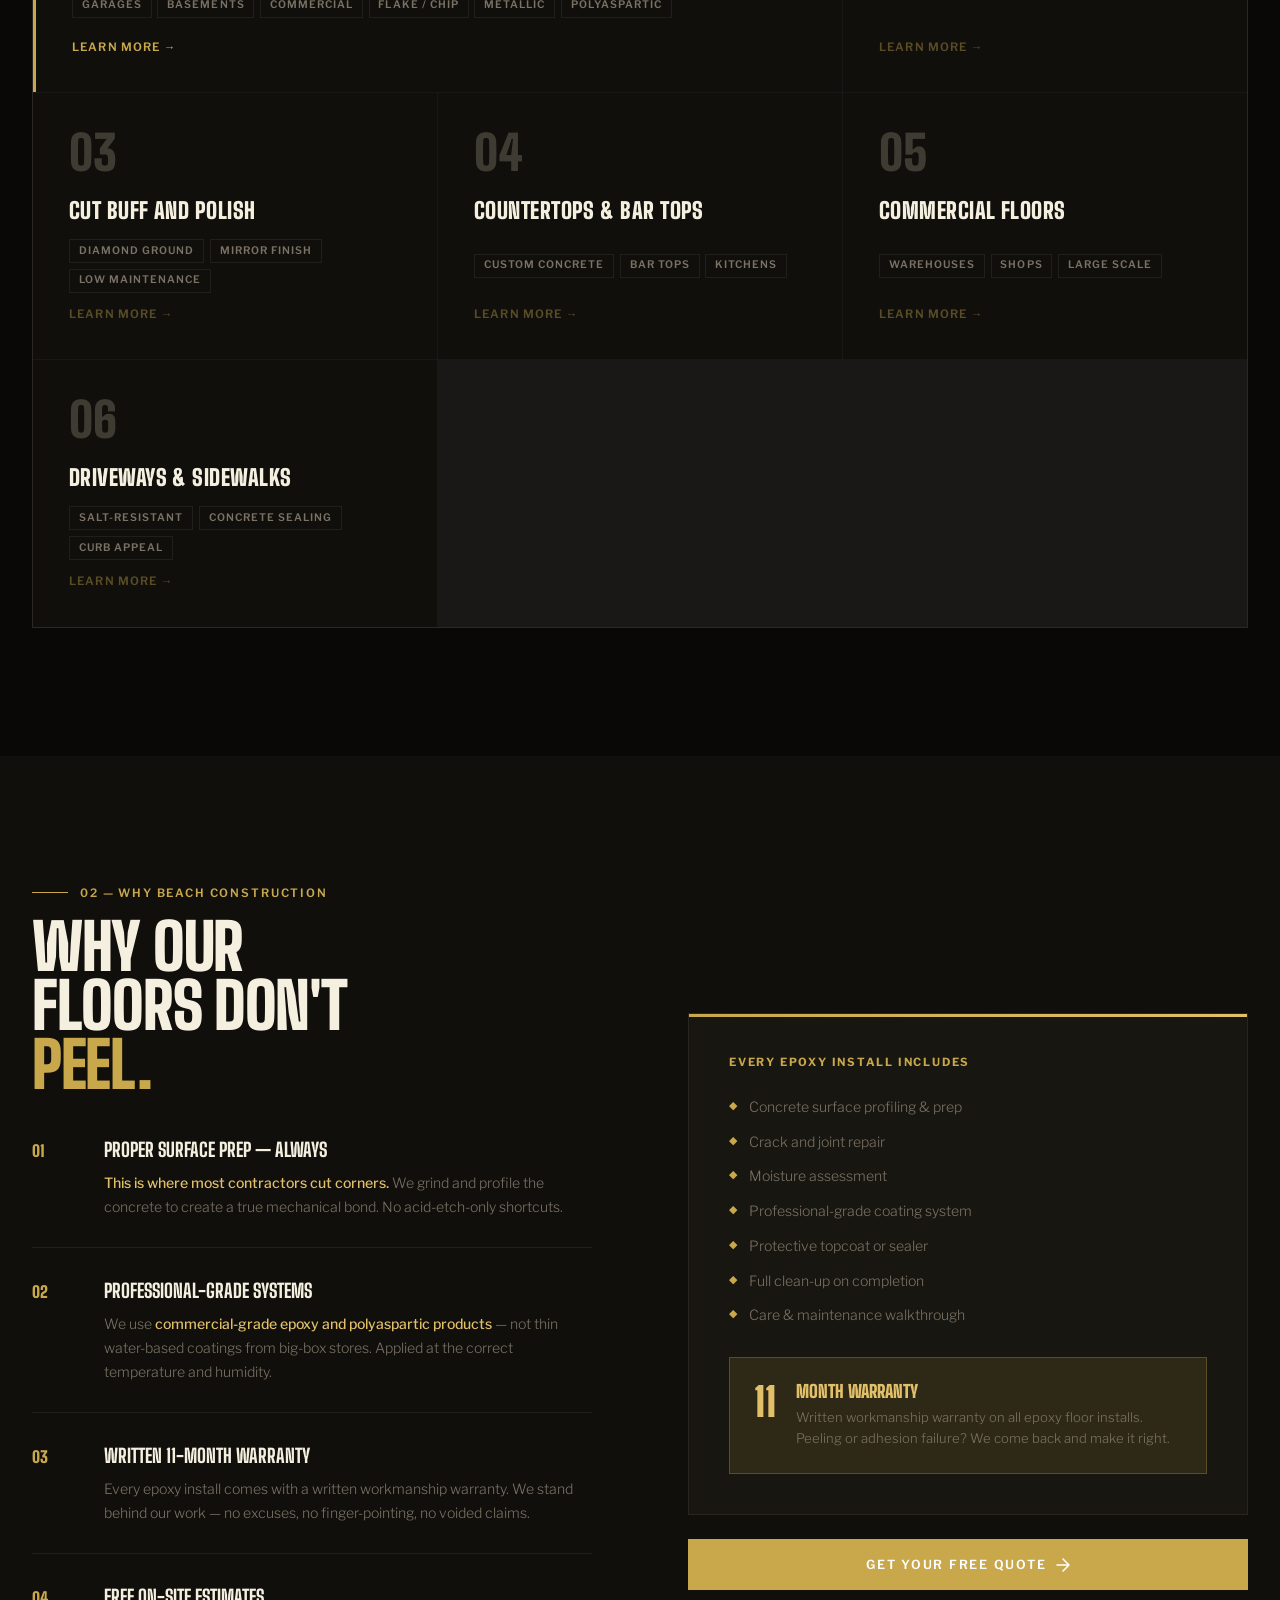
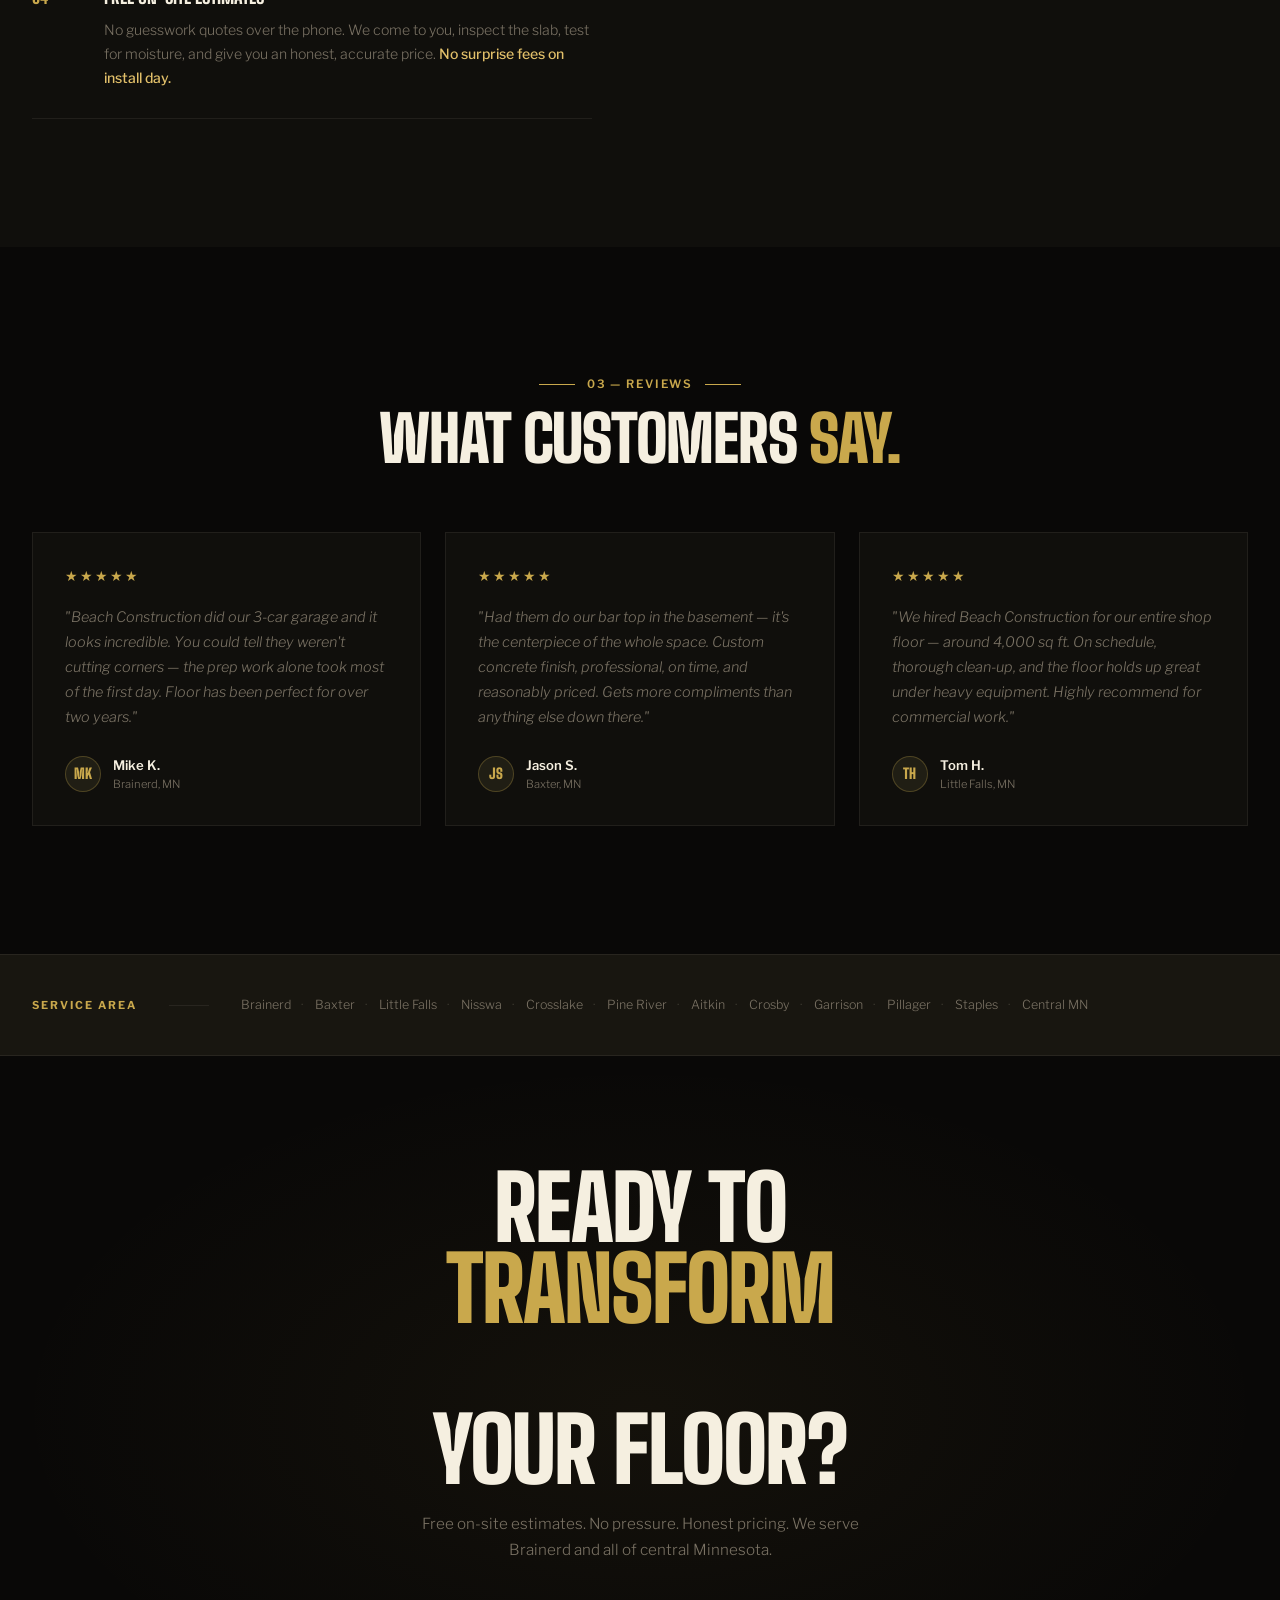
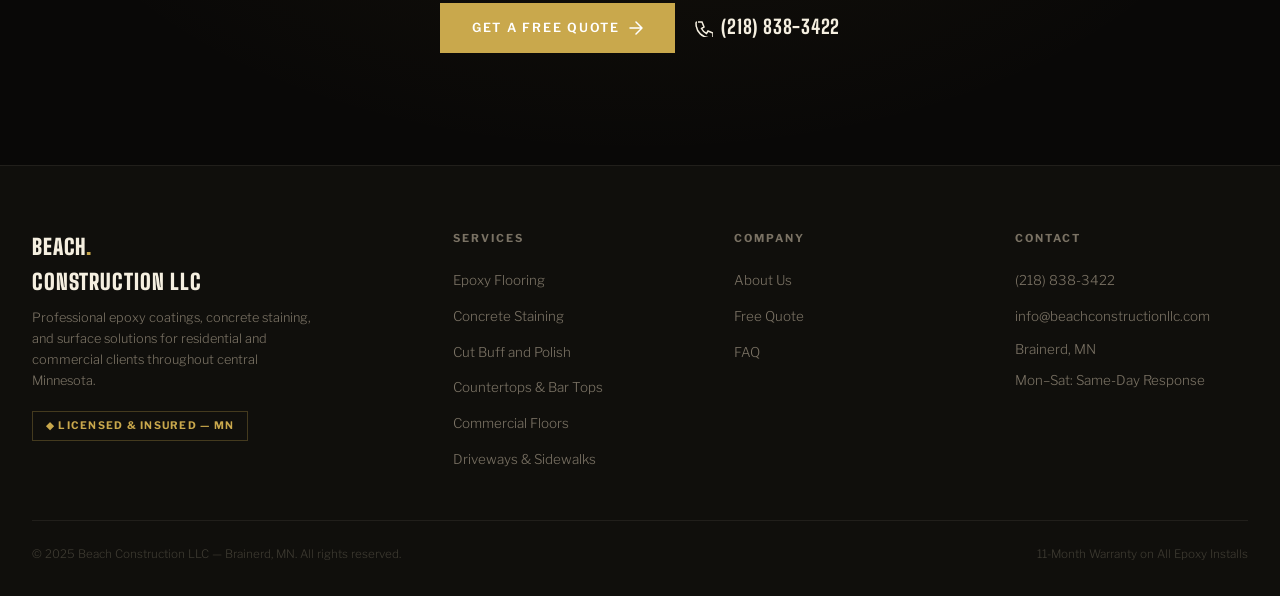
==== commit b51bf8d5: "Make entire service card tappable to expand — remove toggle button" ====
--- a/index.html
+++ b/index.html
@@ -160,7 +160,6 @@
       <div class="service-card service-card--expandable reveal reveal-delay-1" data-href="services/concrete-staining.html">
         <div class="service-card__num">02</div>
         <div class="service-card__title">Concrete Staining</div>
-        <button class="service-card__toggle" aria-expanded="false">Click to learn more <span class="service-card__toggle-icon">+</span></button>
         <p class="service-card__body">Permanent color that can't peel — stain penetrates into the slab itself. Acid staining creates unique, mottled earth tones; water-based dyes deliver bold, consistent color. Interior and exterior applications.</p>
         <div class="service-card__tags"><span class="service-card__tag">Acid Stain</span><span class="service-card__tag">Water-Based</span><span class="service-card__tag">Interior</span><span class="service-card__tag">Exterior</span></div>
         <a href="services/concrete-staining.html" class="service-card__link">Learn More →</a>
@@ -169,7 +168,6 @@
       <div class="service-card service-card--expandable reveal reveal-delay-2" data-href="services/cut-buff-polish.html">
         <div class="service-card__num">03</div>
         <div class="service-card__title">Cut Buff and Polish</div>
-        <button class="service-card__toggle" aria-expanded="false">Click to learn more <span class="service-card__toggle-icon">+</span></button>
         <p class="service-card__body">Diamond-grind the concrete progressively finer until it shines. No coatings to peel, no films to wear through — just the slab itself refined to a mirror finish. Durable, LEED-friendly, zero maintenance.</p>
         <div class="service-card__tags"><span class="service-card__tag">Diamond Ground</span><span class="service-card__tag">Mirror Finish</span><span class="service-card__tag">Low Maintenance</span></div>
         <a href="services/cut-buff-polish.html" class="service-card__link">Learn More →</a>
@@ -178,7 +176,6 @@
       <div class="service-card service-card--expandable reveal reveal-delay-1" data-href="services/countertops.html">
         <div class="service-card__num">04</div>
         <div class="service-card__title">Countertops &amp; Bar Tops</div>
-        <button class="service-card__toggle" aria-expanded="false">Click to learn more <span class="service-card__toggle-icon">+</span></button>
         <p class="service-card__body">Custom cast or overlay concrete countertops with integral pigments, embedded objects, and food-safe sealers. One-of-a-kind surfaces for kitchens, bathrooms, bars, and outdoor kitchens.</p>
         <div class="service-card__tags"><span class="service-card__tag">Custom Concrete</span><span class="service-card__tag">Bar Tops</span><span class="service-card__tag">Kitchens</span></div>
         <a href="services/countertops.html" class="service-card__link">Learn More →</a>
@@ -187,7 +184,6 @@
       <div class="service-card service-card--expandable reveal reveal-delay-2" data-href="services/commercial-floors.html">
         <div class="service-card__num">05</div>
         <div class="service-card__title">Commercial Floors</div>
-        <button class="service-card__toggle" aria-expanded="false">Click to learn more <span class="service-card__toggle-icon">+</span></button>
         <p class="service-card__body">Industrial-grade systems for warehouses, retail, restaurants, medical, and manufacturing. OSHA-compliant, forklift-rated, chemical-resistant. Scheduled installs to minimize business disruption.</p>
         <div class="service-card__tags"><span class="service-card__tag">Warehouses</span><span class="service-card__tag">Shops</span><span class="service-card__tag">Large Scale</span></div>
         <a href="services/commercial-floors.html" class="service-card__link">Learn More →</a>
@@ -196,7 +192,6 @@
       <div class="service-card service-card--expandable reveal reveal-delay-1" data-href="services/driveways.html">
         <div class="service-card__num">06</div>
         <div class="service-card__title">Driveways &amp; Sidewalks</div>
-        <button class="service-card__toggle" aria-expanded="false">Click to learn more <span class="service-card__toggle-icon">+</span></button>
         <p class="service-card__body">Salt-resistant, oil-proof protective coatings formulated for northern climates. Stops road salt penetration — the #1 cause of concrete deterioration in Minnesota. Polyaspartic, epoxy flake, and penetrating sealer options.</p>
         <div class="service-card__tags"><span class="service-card__tag">Salt-Resistant</span><span class="service-card__tag">Concrete Sealing</span><span class="service-card__tag">Curb Appeal</span></div>
         <a href="services/driveways.html" class="service-card__link">Learn More →</a>
--- a/css/style.css
+++ b/css/style.css
@@ -591,32 +591,10 @@
 .service-card:hover .service-card__link { gap: 0.7rem; }
 
 /* ─── EXPANDABLE CARDS ────────────────────────────────── */
-.service-card--expandable { cursor: default; }
-.service-card__toggle {
-  display: inline-flex;
-  align-items: center;
-  gap: 0.4rem;
-  background: none;
-  border: none;
-  border-bottom: 1px solid var(--accent);
-  padding: 0 0 2px 0;
-  margin-bottom: 1rem;
-  font-size: 0.82rem;
-  font-weight: 700;
-  letter-spacing: 0.08em;
-  color: var(--accent);
+.service-card--expandable {
   cursor: pointer;
-  text-transform: uppercase;
-  transition: color 0.2s, border-color 0.2s;
-}
-.service-card__toggle:hover { color: var(--accent-light); border-color: var(--accent-light); }
-.service-card__toggle-icon {
-  font-size: 1rem;
-  line-height: 1;
-  transition: transform 0.3s;
-}
-.service-card--expandable.expanded .service-card__toggle-icon {
-  transform: rotate(45deg);
+  touch-action: manipulation;
+  -webkit-tap-highlight-color: transparent;
 }
 .service-card--expandable .service-card__body {
   max-height: 0;
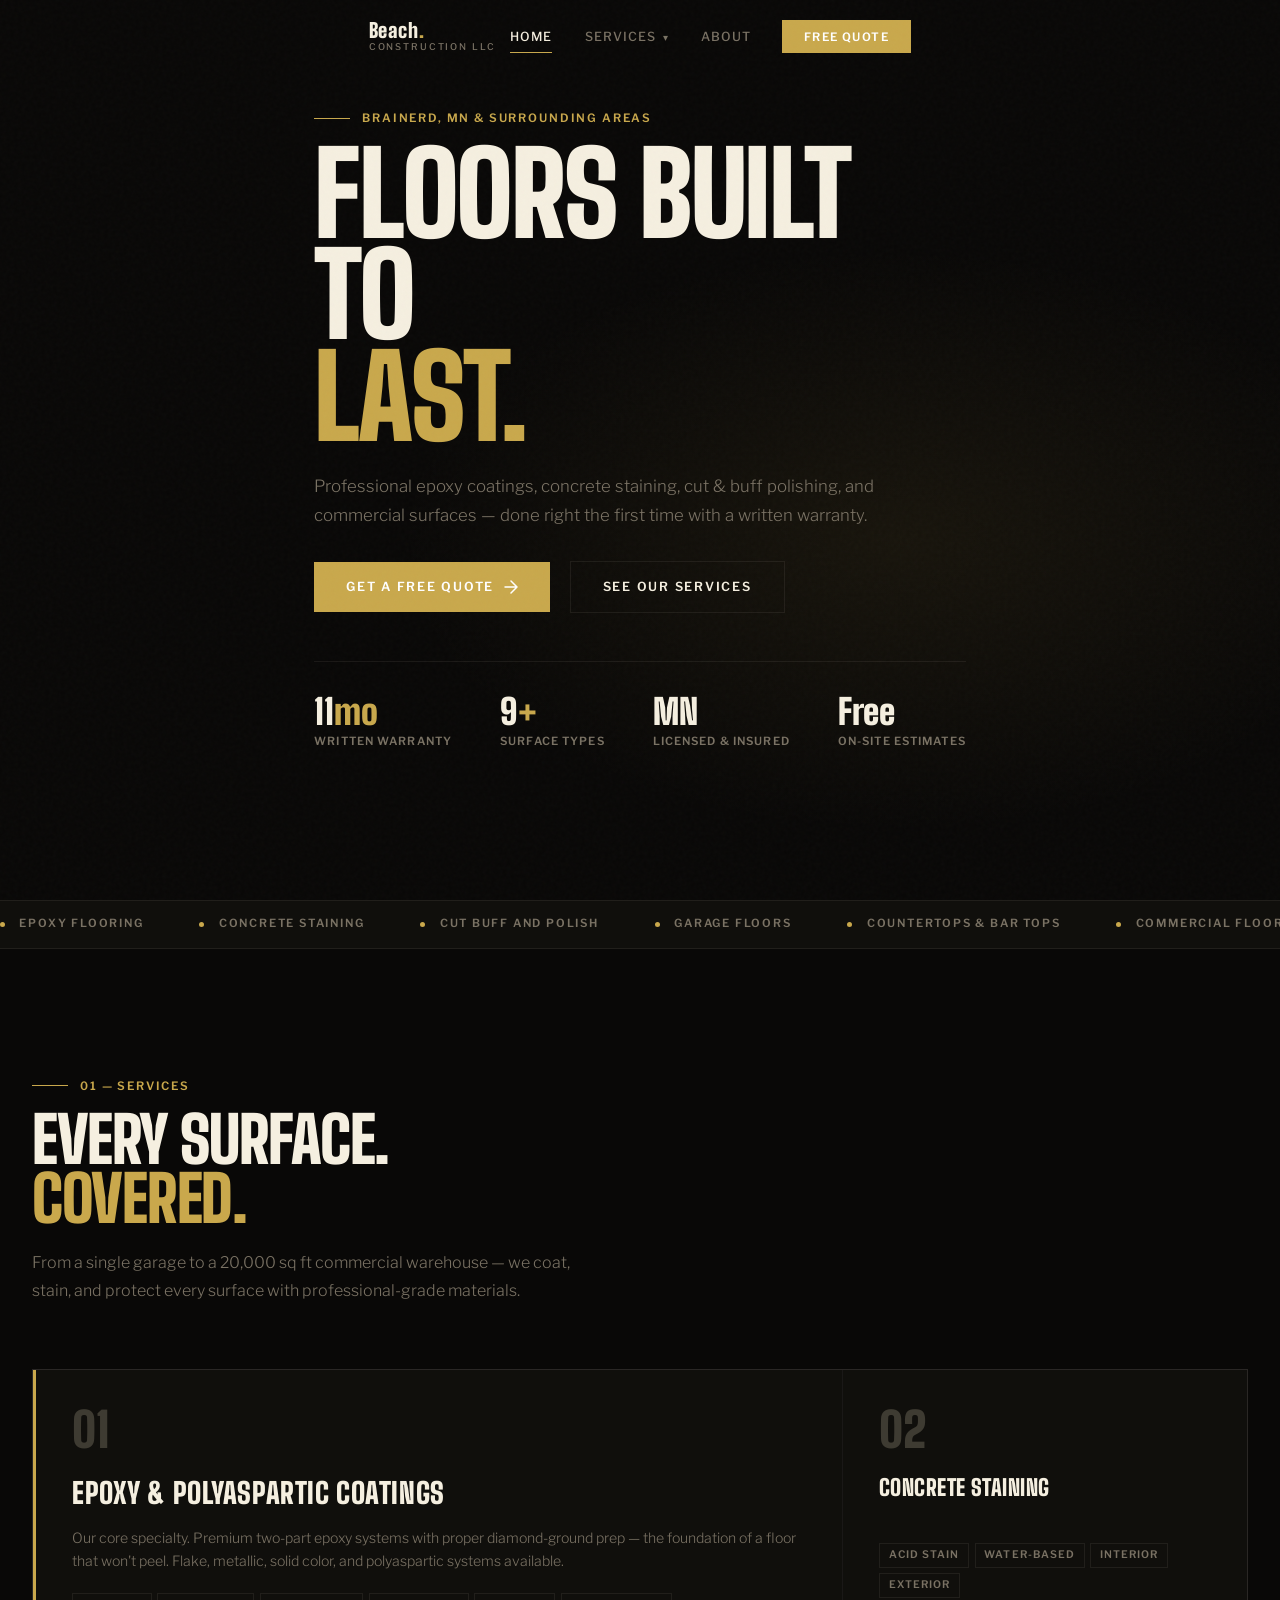
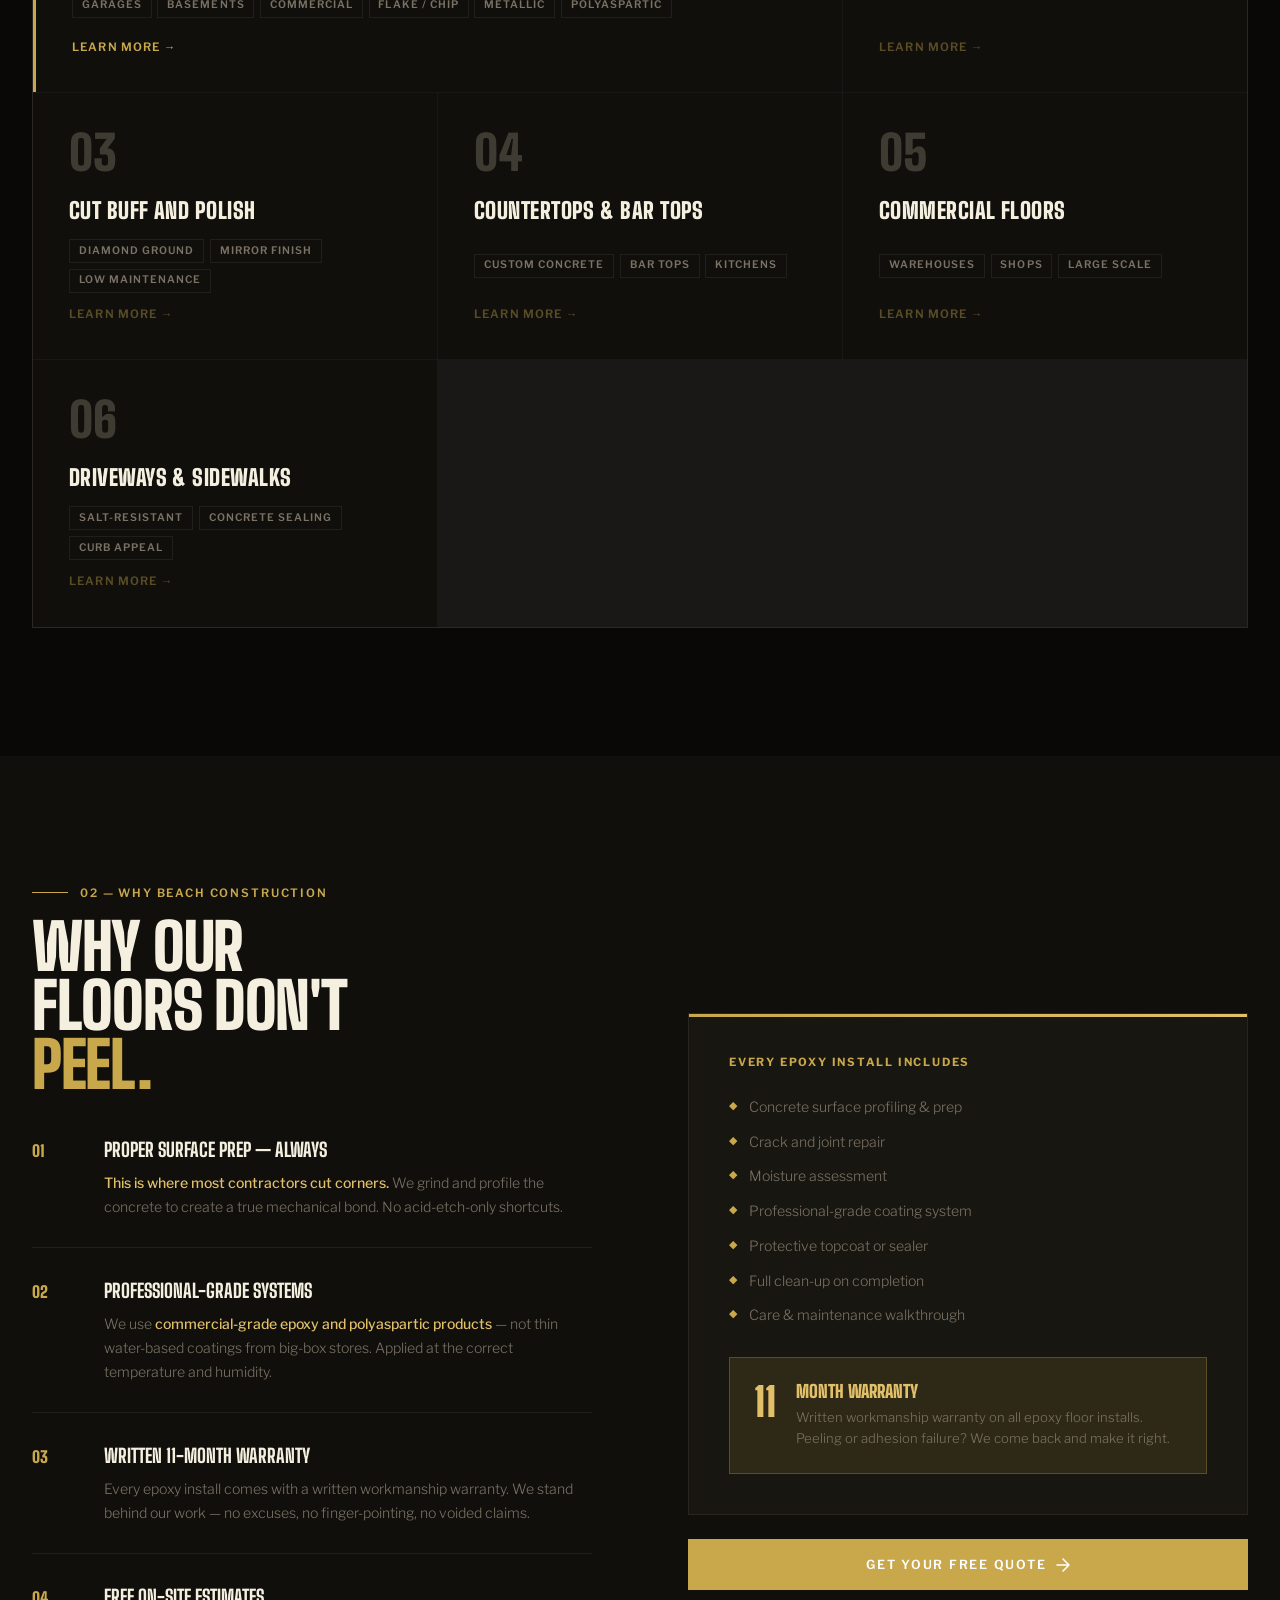
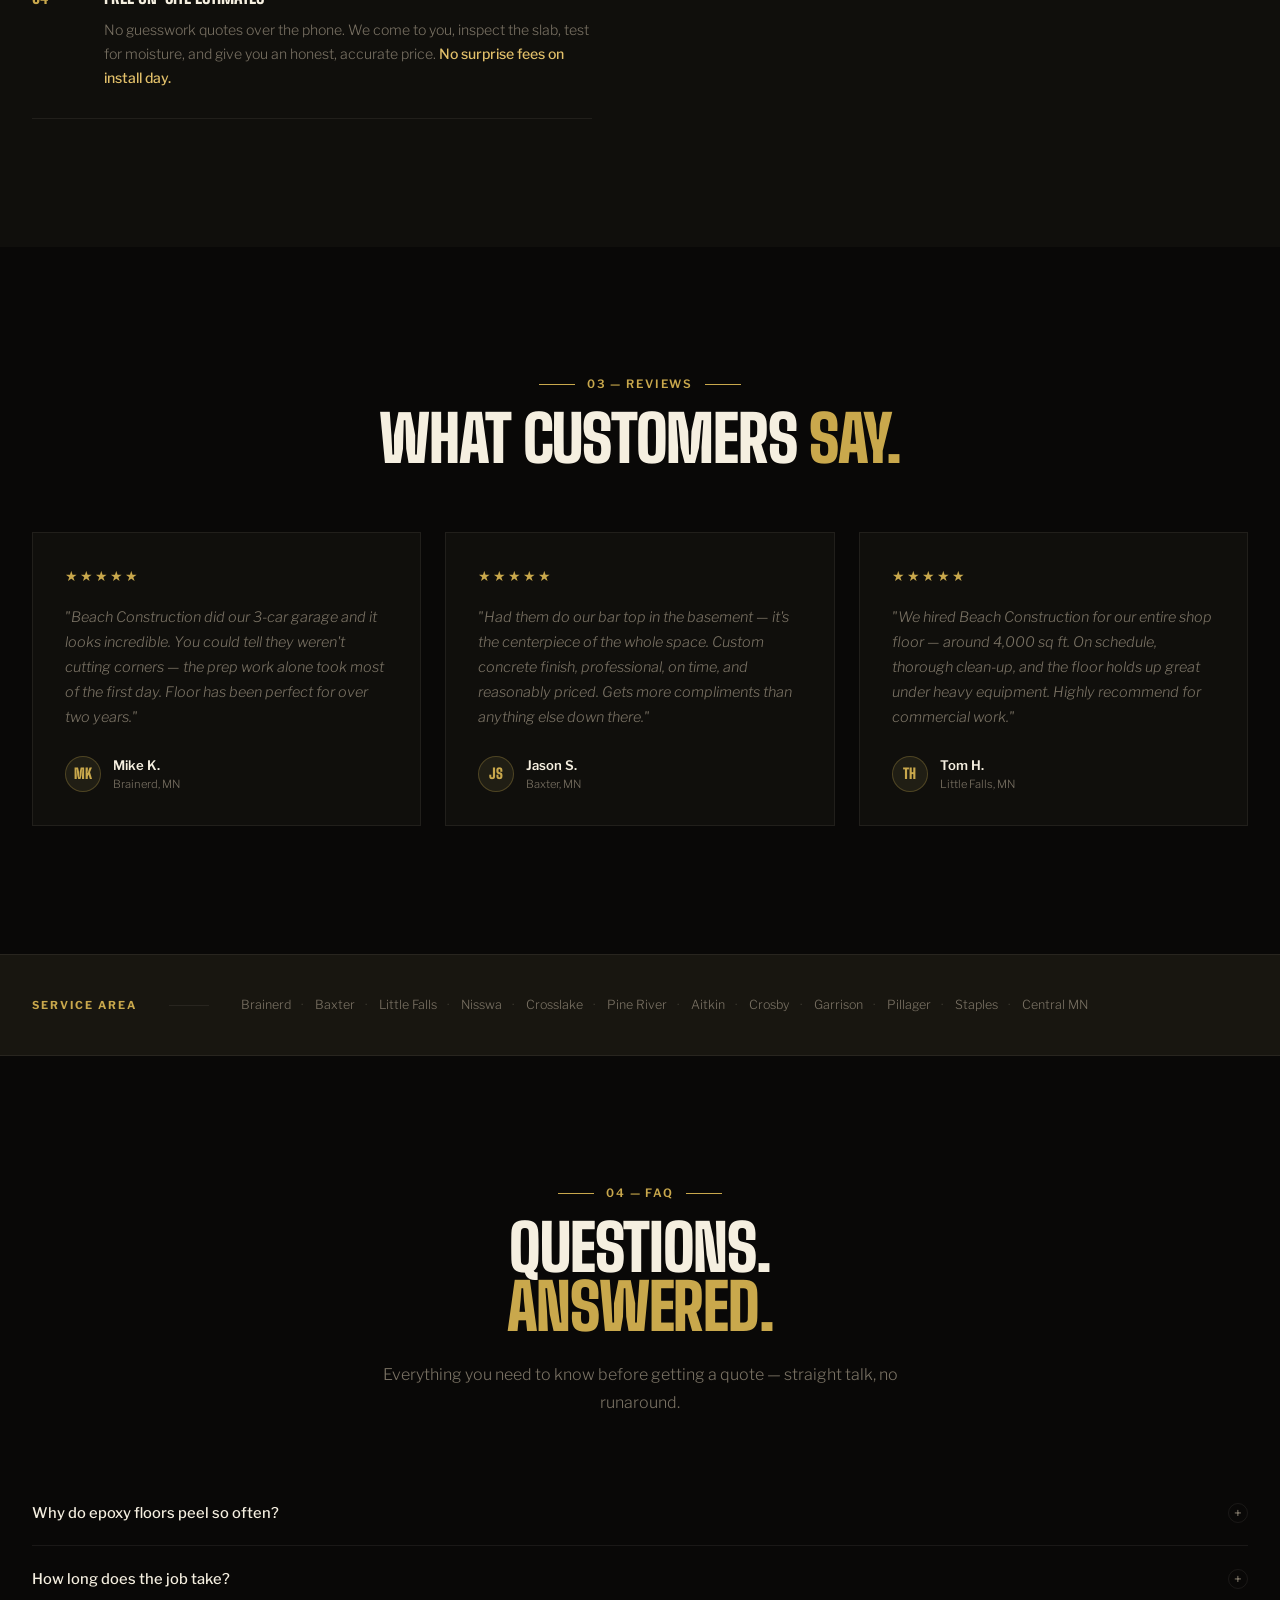
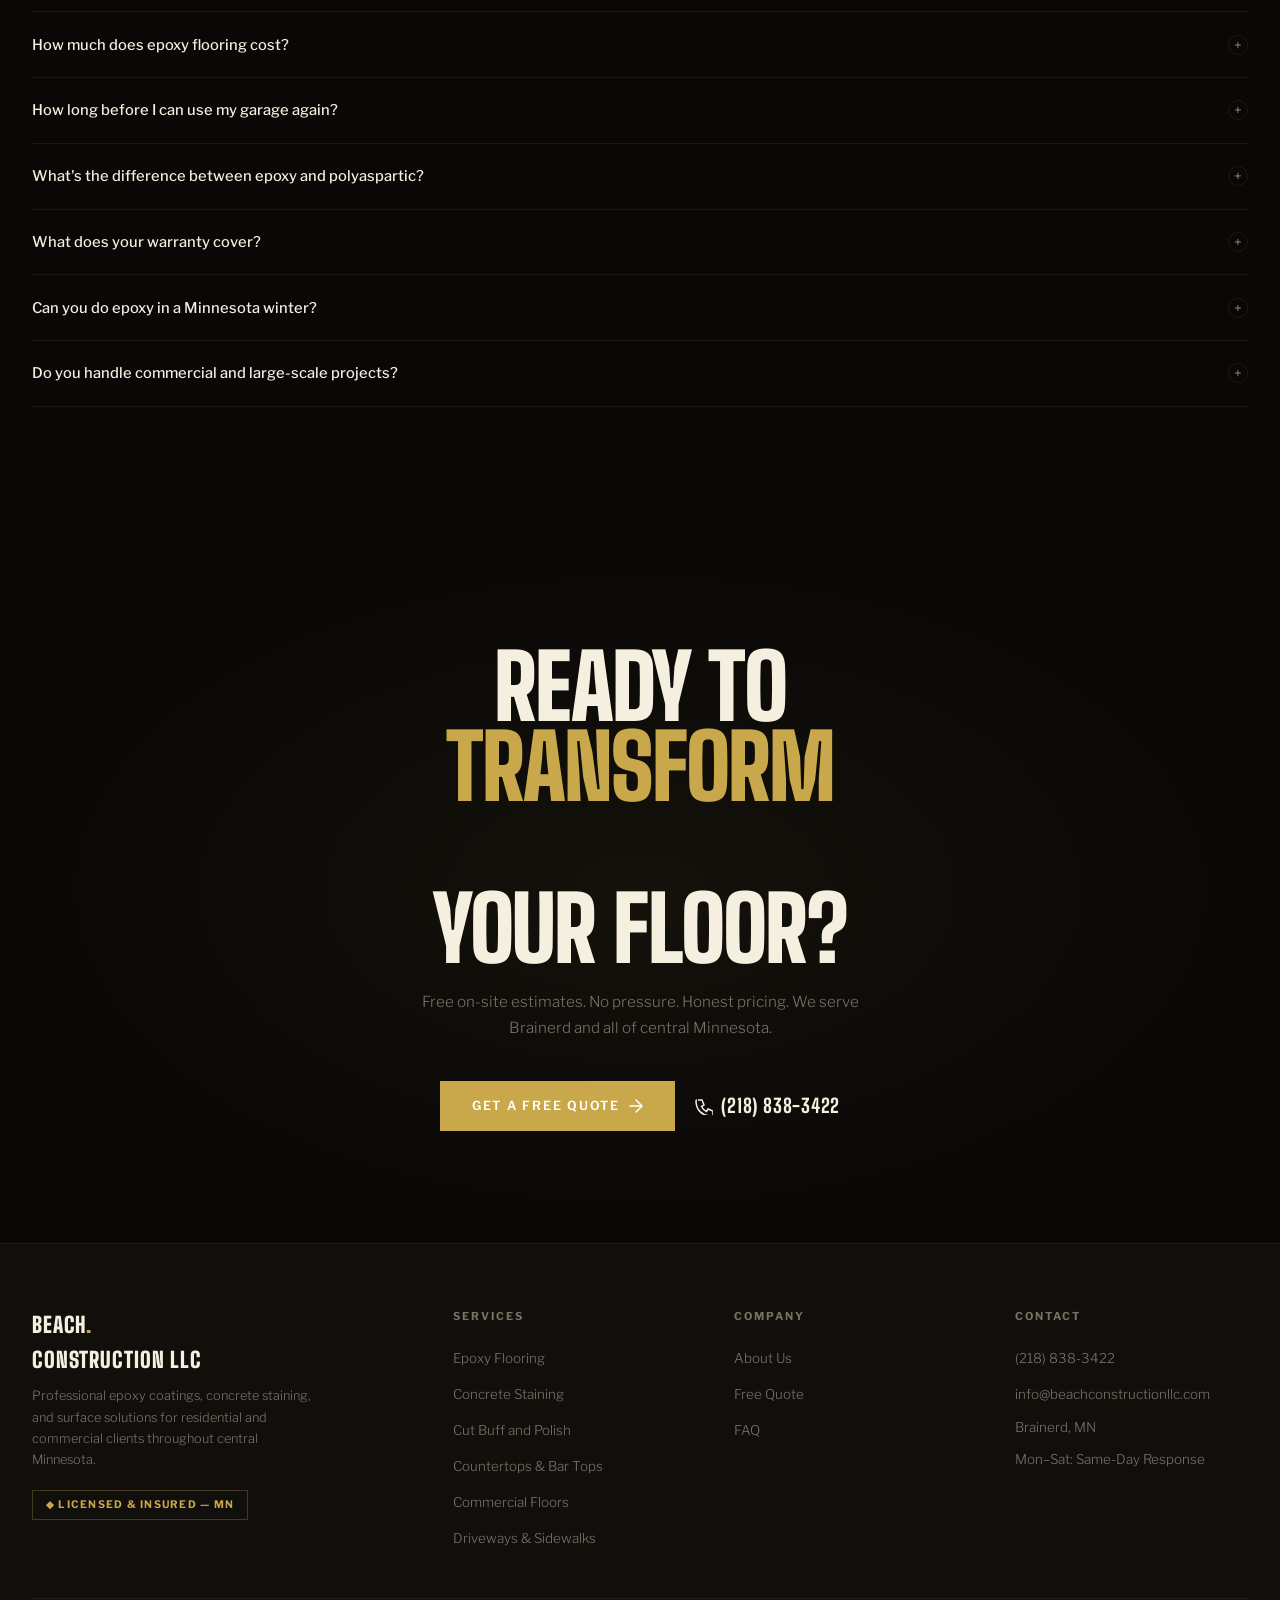
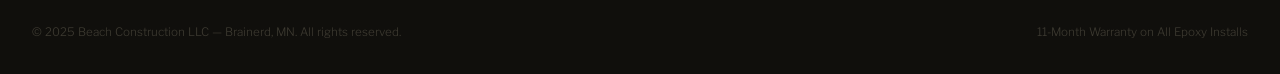
==== commit 38d5f3eb: "Add FAQ section, FAQPage schema, and fix mobile card link" ====
--- a/index.html
+++ b/index.html
@@ -6,6 +6,22 @@
   <title>Beach Construction LLC — Epoxy Flooring & Concrete Coatings | Brainerd, MN</title>
   <meta name="description" content="Professional epoxy flooring, concrete staining, cut & buff polishing, countertops, and commercial coatings in Brainerd, MN. Free quotes. 11-month warranty." />
   <link rel="stylesheet" href="css/style.css" />
+  <script type="application/ld+json">
+  {
+    "@context": "https://schema.org",
+    "@type": "FAQPage",
+    "mainEntity": [
+      {"@type":"Question","name":"Why do epoxy floors peel so often?","acceptedAnswer":{"@type":"Answer","text":"Peeling almost always comes down to prep. Most contractors use acid etching, which only cleans the surface. Beach Construction diamond grinds every floor, creating a true mechanical bond. Add professional-grade products and proper moisture testing, and the coating bonds for good."}},
+      {"@type":"Question","name":"How long does an epoxy floor installation take?","acceptedAnswer":{"@type":"Answer","text":"A standard 2-car garage takes 1–2 days. Day 1 is prep and base coat. Day 2 (if needed) is broadcast and topcoat. Polyaspartic systems can go start-to-finish in a single day."}},
+      {"@type":"Question","name":"How much does epoxy flooring cost?","acceptedAnswer":{"@type":"Answer","text":"A 1-car garage (around 250 sq ft) typically runs $750–$2,000. A 2-car garage (500 sq ft) runs $1,500–$4,500 depending on the coating system. We provide honest, itemized on-site quotes with no surprise fees."}},
+      {"@type":"Question","name":"How long before I can use my garage after epoxy coating?","acceptedAnswer":{"@type":"Answer","text":"Light foot traffic after 24 hours. Vehicles after 48–72 hours for standard epoxy. Polyaspartic topcoats cure faster — often drivable the next day."}},
+      {"@type":"Question","name":"What is the difference between epoxy and polyaspartic floor coatings?","acceptedAnswer":{"@type":"Answer","text":"Epoxy is a thick, durable base coat. Polyaspartic is a UV-stable, fast-curing topcoat that resists yellowing and handles temperature extremes better. Many installs use both — epoxy base, polyaspartic finish."}},
+      {"@type":"Question","name":"What does Beach Construction's warranty cover?","acceptedAnswer":{"@type":"Answer","text":"Every epoxy install comes with a written 11-month workmanship warranty. If the coating peels or has adhesion failure, we come back and fix it at no charge."}},
+      {"@type":"Question","name":"Can you install epoxy floors in Minnesota winter?","acceptedAnswer":{"@type":"Answer","text":"Yes. We work year-round in heated garages through Minnesota winters. We assess temperature and humidity during your estimate and will reschedule if conditions would compromise the job."}},
+      {"@type":"Question","name":"Does Beach Construction do commercial epoxy flooring?","acceptedAnswer":{"@type":"Answer","text":"Yes. We handle projects from single-car garages to 20,000+ sq ft warehouses and commercial shops. Commercial installs are scheduled to minimize disruption and use industrial-grade, forklift-rated systems."}}
+    ]
+  }
+  </script>
 </head>
 <body>
 
@@ -332,6 +348,60 @@
   </div>
 </div>
 
+<!-- ═══ FAQ ═══════════════════════════════════════════════ -->
+<section class="section section--dark" id="faq">
+  <div class="container">
+    <div class="section-header section-header--center reveal">
+      <div class="section-header__eyebrow"><div class="section-header__eyebrow-line"></div><span class="label">04 — FAQ</span><div class="section-header__eyebrow-line"></div></div>
+      <h2 class="section-header__title">Questions.<br><em>Answered.</em></h2>
+      <p class="section-header__body" style="max-width:520px;margin:1.5rem auto 0">Everything you need to know before getting a quote — straight talk, no runaround.</p>
+    </div>
+    <div class="faq-list">
+
+      <div class="faq-item reveal">
+        <button class="faq-question">Why do epoxy floors peel so often?<span class="faq-icon">+</span></button>
+        <div class="faq-answer"><p>Peeling almost always comes down to prep. Most contractors use acid etching — which only cleans the surface. We diamond grind every floor, which profiles the concrete and creates a true mechanical bond. Add professional-grade products (not hardware store kits) and proper moisture testing, and the coating bonds for good.</p></div>
+      </div>
+
+      <div class="faq-item reveal reveal-delay-1">
+        <button class="faq-question">How long does the job take?<span class="faq-icon">+</span></button>
+        <div class="faq-answer"><p>A standard 2-car garage takes 1–2 days. Day 1 is prep and base coat. Day 2 (if needed) is broadcast and topcoat. Polyaspartic systems can go start-to-finish in a single day. We'll give you a clear timeline before we start — no surprises.</p></div>
+      </div>
+
+      <div class="faq-item reveal reveal-delay-2">
+        <button class="faq-question">How much does epoxy flooring cost?<span class="faq-icon">+</span></button>
+        <div class="faq-answer"><p>A 1-car garage (around 250 sq ft) typically runs $750–$2,000. A 2-car garage (500 sq ft) runs $1,500–$4,500 depending on the coating system chosen. We give honest, itemized quotes on-site — no surprise fees on install day. <a href="contact.html">Request your free estimate →</a></p></div>
+      </div>
+
+      <div class="faq-item reveal reveal-delay-3">
+        <button class="faq-question">How long before I can use my garage again?<span class="faq-icon">+</span></button>
+        <div class="faq-answer"><p>Light foot traffic after 24 hours. Vehicles after 48–72 hours for standard epoxy systems. Polyaspartic topcoats cure faster — often drivable the next day. We'll walk you through the exact timeline for your specific job before we leave.</p></div>
+      </div>
+
+      <div class="faq-item reveal">
+        <button class="faq-question">What's the difference between epoxy and polyaspartic?<span class="faq-icon">+</span></button>
+        <div class="faq-answer"><p>Epoxy is a thick, durable base coat that builds the foundation. Polyaspartic is a UV-stable, fast-curing topcoat that resists yellowing and handles temperature extremes better. Many of our installs use both — epoxy as the base, polyaspartic as the finish coat. We'll recommend the right system for your floor, climate, and use case.</p></div>
+      </div>
+
+      <div class="faq-item reveal reveal-delay-1">
+        <button class="faq-question">What does your warranty cover?<span class="faq-icon">+</span></button>
+        <div class="faq-answer"><p>Every epoxy install comes with a written 11-month workmanship warranty. If the coating peels or has adhesion failure, we come back and make it right. No finger-pointing, no voided claims — it's in writing and we stand behind it.</p></div>
+      </div>
+
+      <div class="faq-item reveal reveal-delay-2">
+        <button class="faq-question">Can you do epoxy in a Minnesota winter?<span class="faq-icon">+</span></button>
+        <div class="faq-answer"><p>Temperature and humidity both affect epoxy adhesion and cure. We work year-round and regularly install in heated garages through Minnesota winters. We'll assess conditions during your estimate and be upfront if timing needs to shift. We won't install in conditions that would compromise the job — full stop.</p></div>
+      </div>
+
+      <div class="faq-item reveal reveal-delay-3">
+        <button class="faq-question">Do you handle commercial and large-scale projects?<span class="faq-icon">+</span></button>
+        <div class="faq-answer"><p>Yes. We've coated everything from single-car garages to 20,000+ sq ft warehouses and shops. Commercial installs are scheduled to minimize disruption to your operations. We use industrial-grade, forklift-rated systems built for high-traffic environments. <a href="services/commercial-floors.html">Learn about commercial floors →</a></p></div>
+      </div>
+
+    </div>
+  </div>
+</section>
+
 <!-- ═══ CTA ═══════════════════════════════════════════════ -->
 <section class="cta-banner section--dark">
   <div class="container">
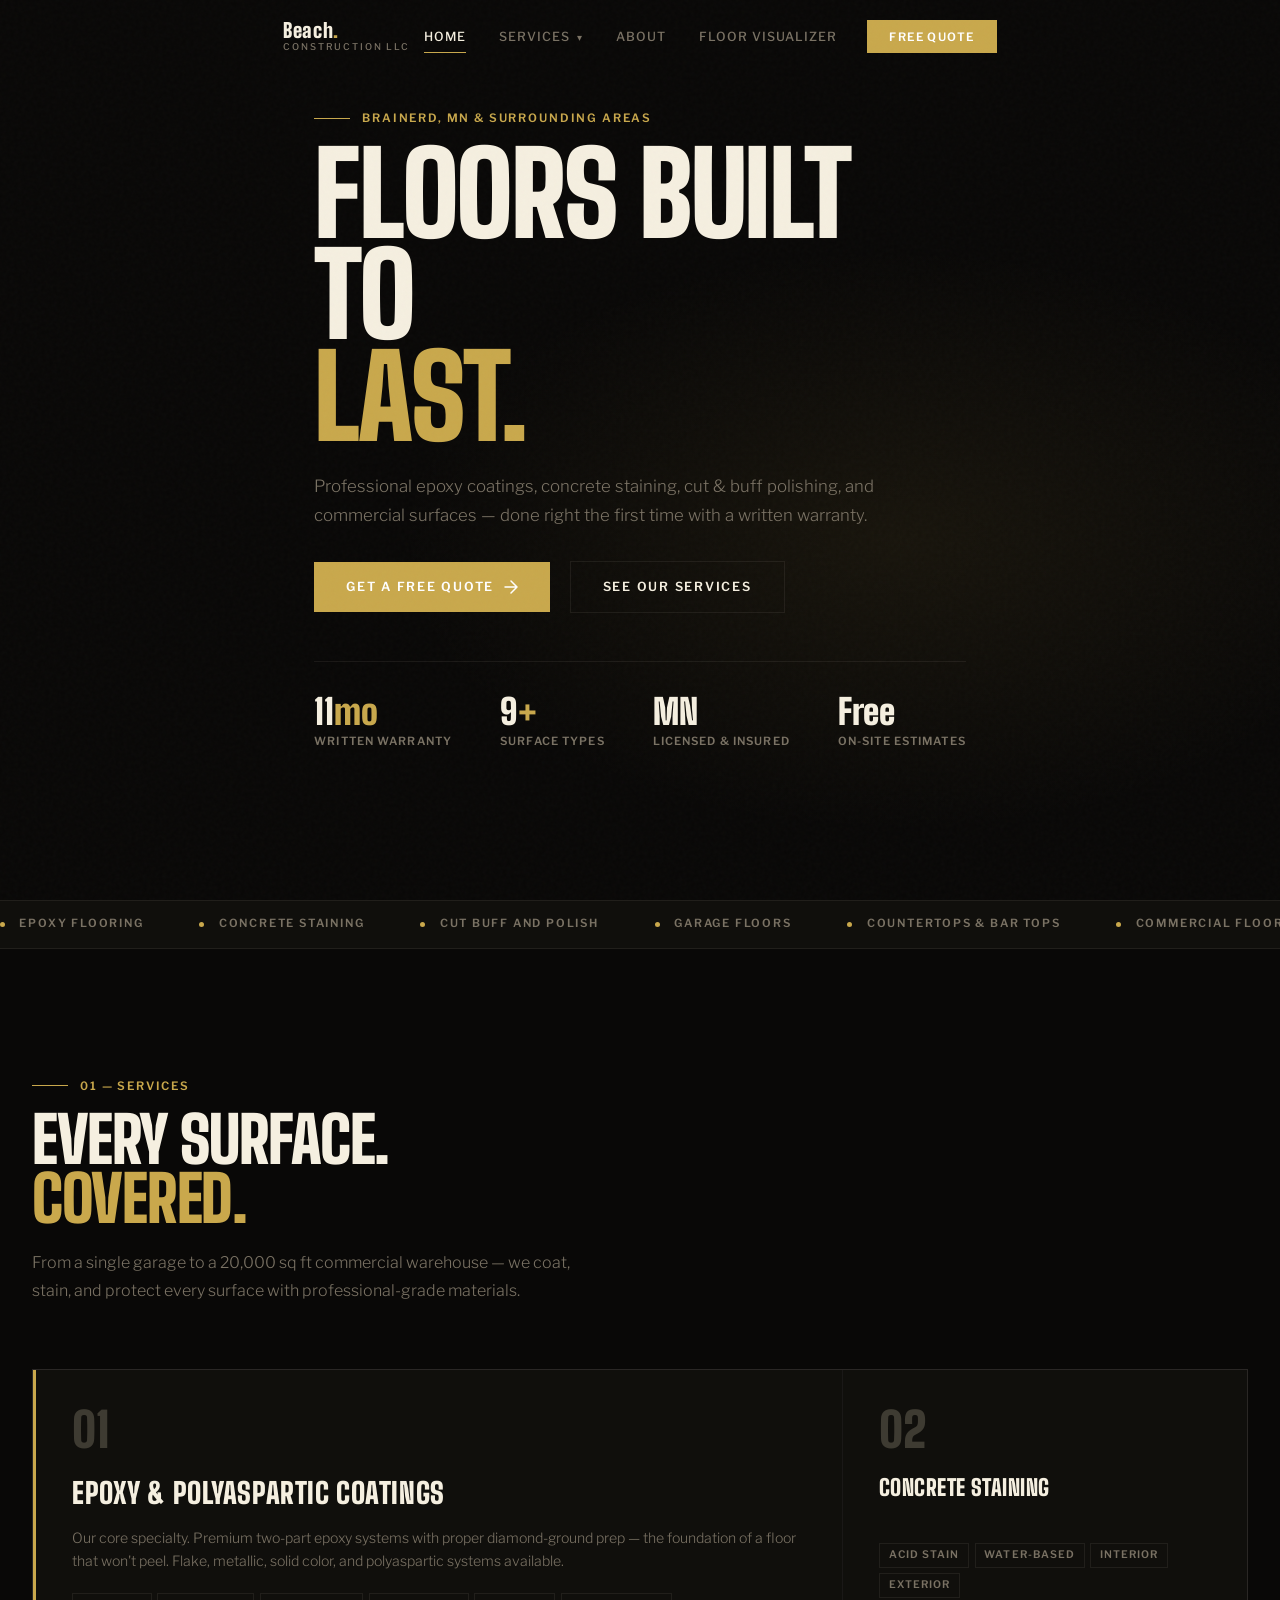
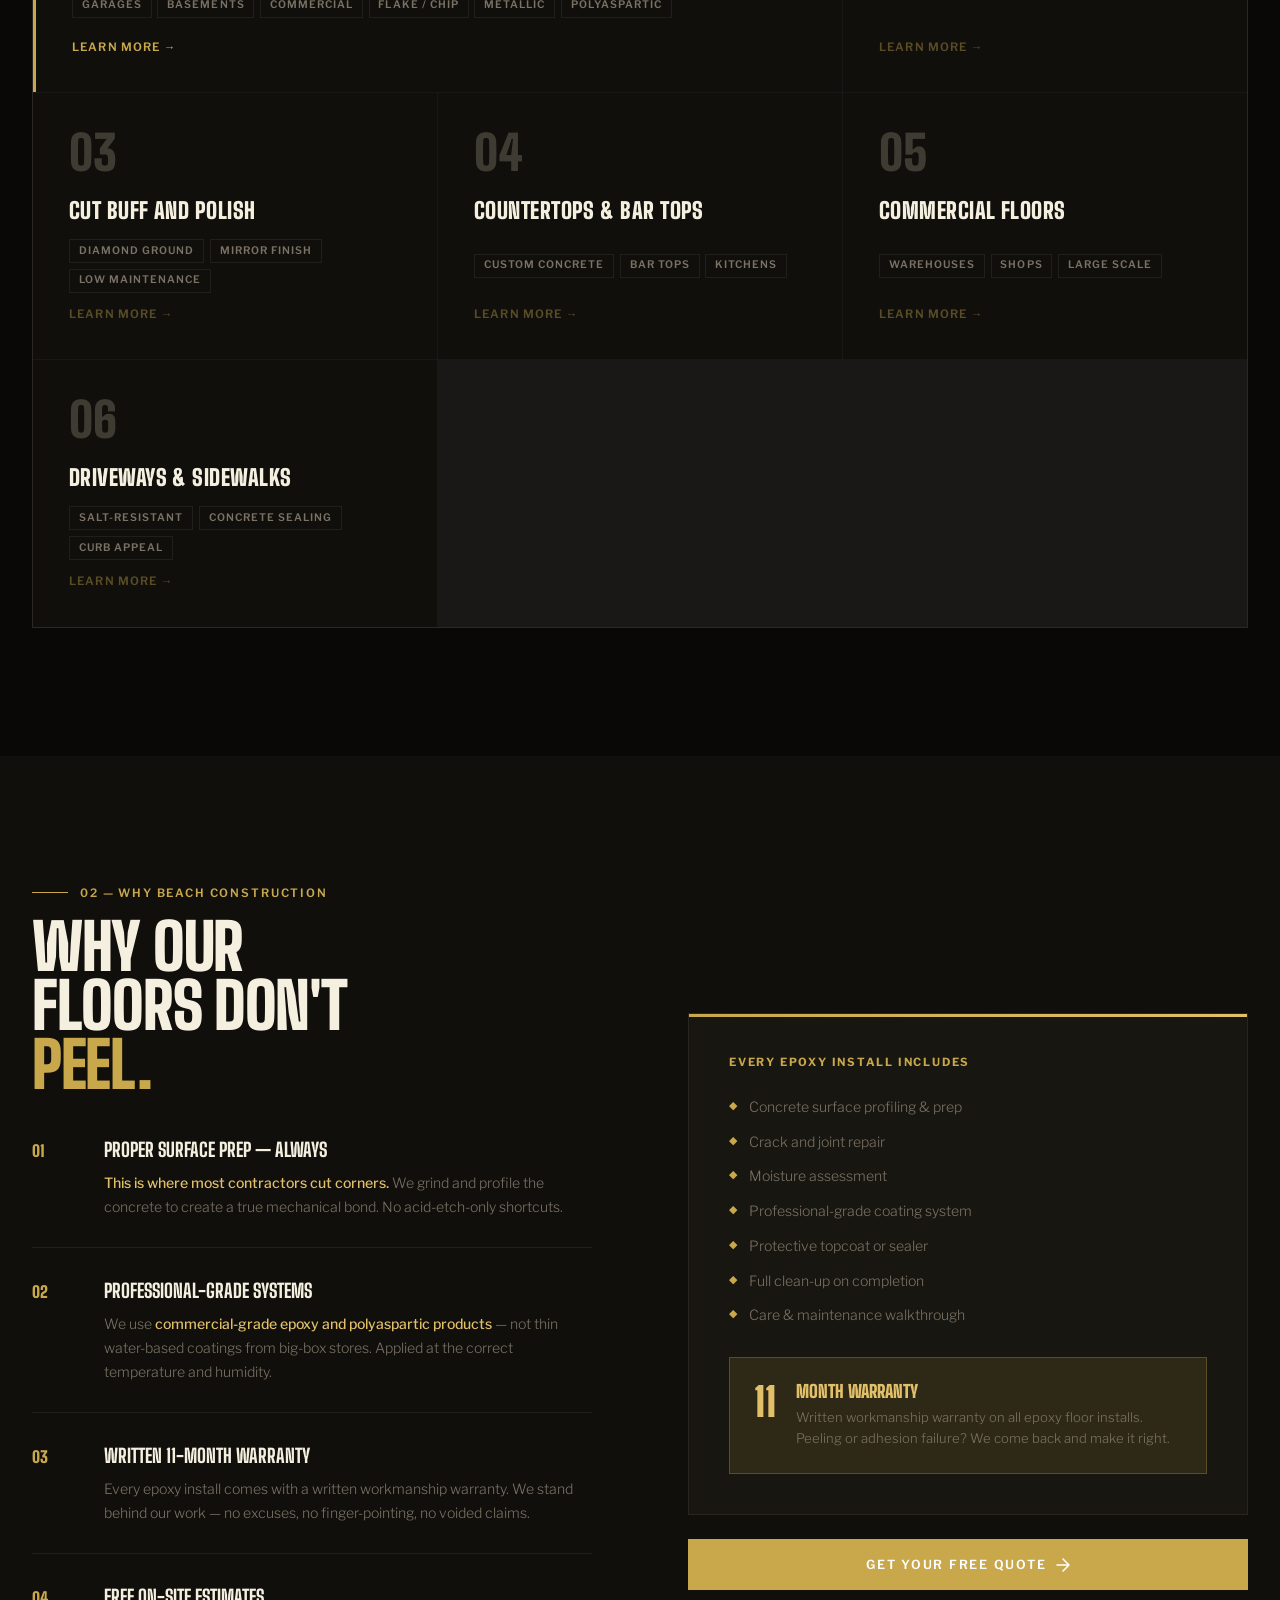
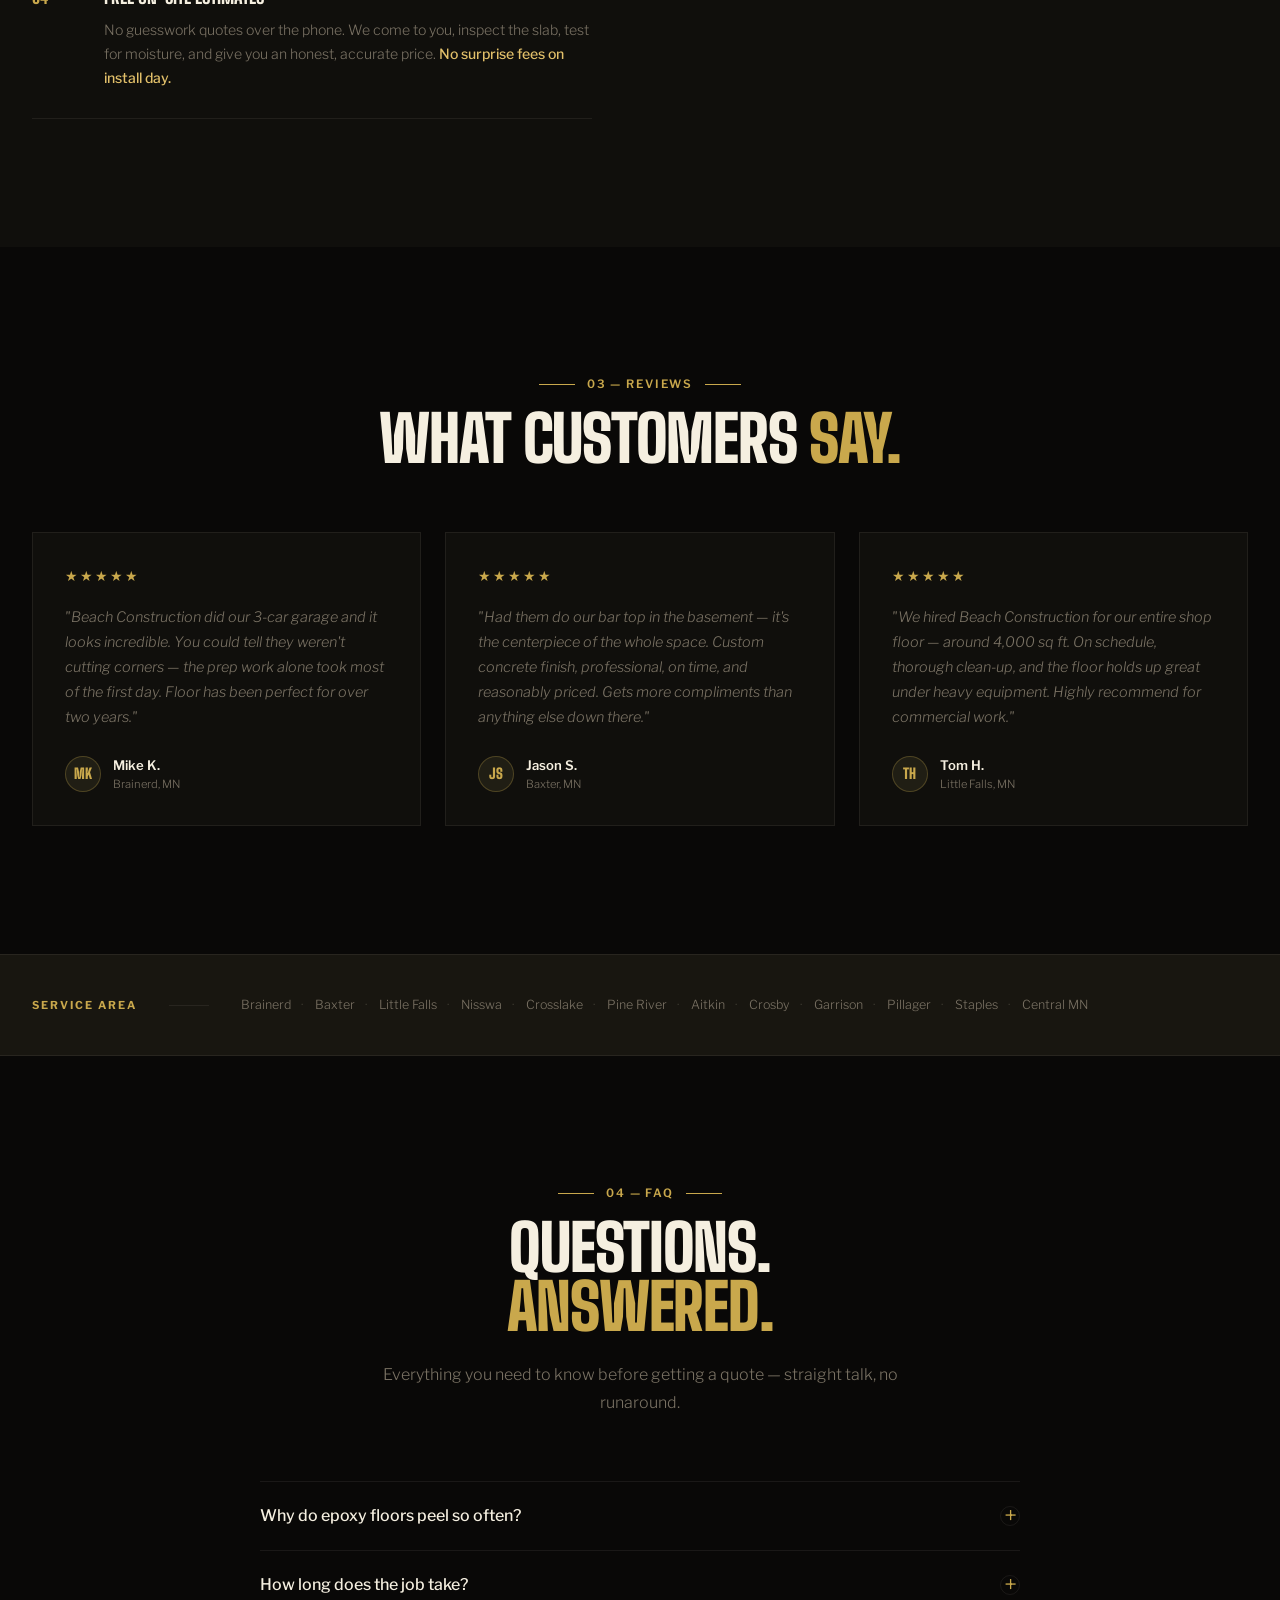
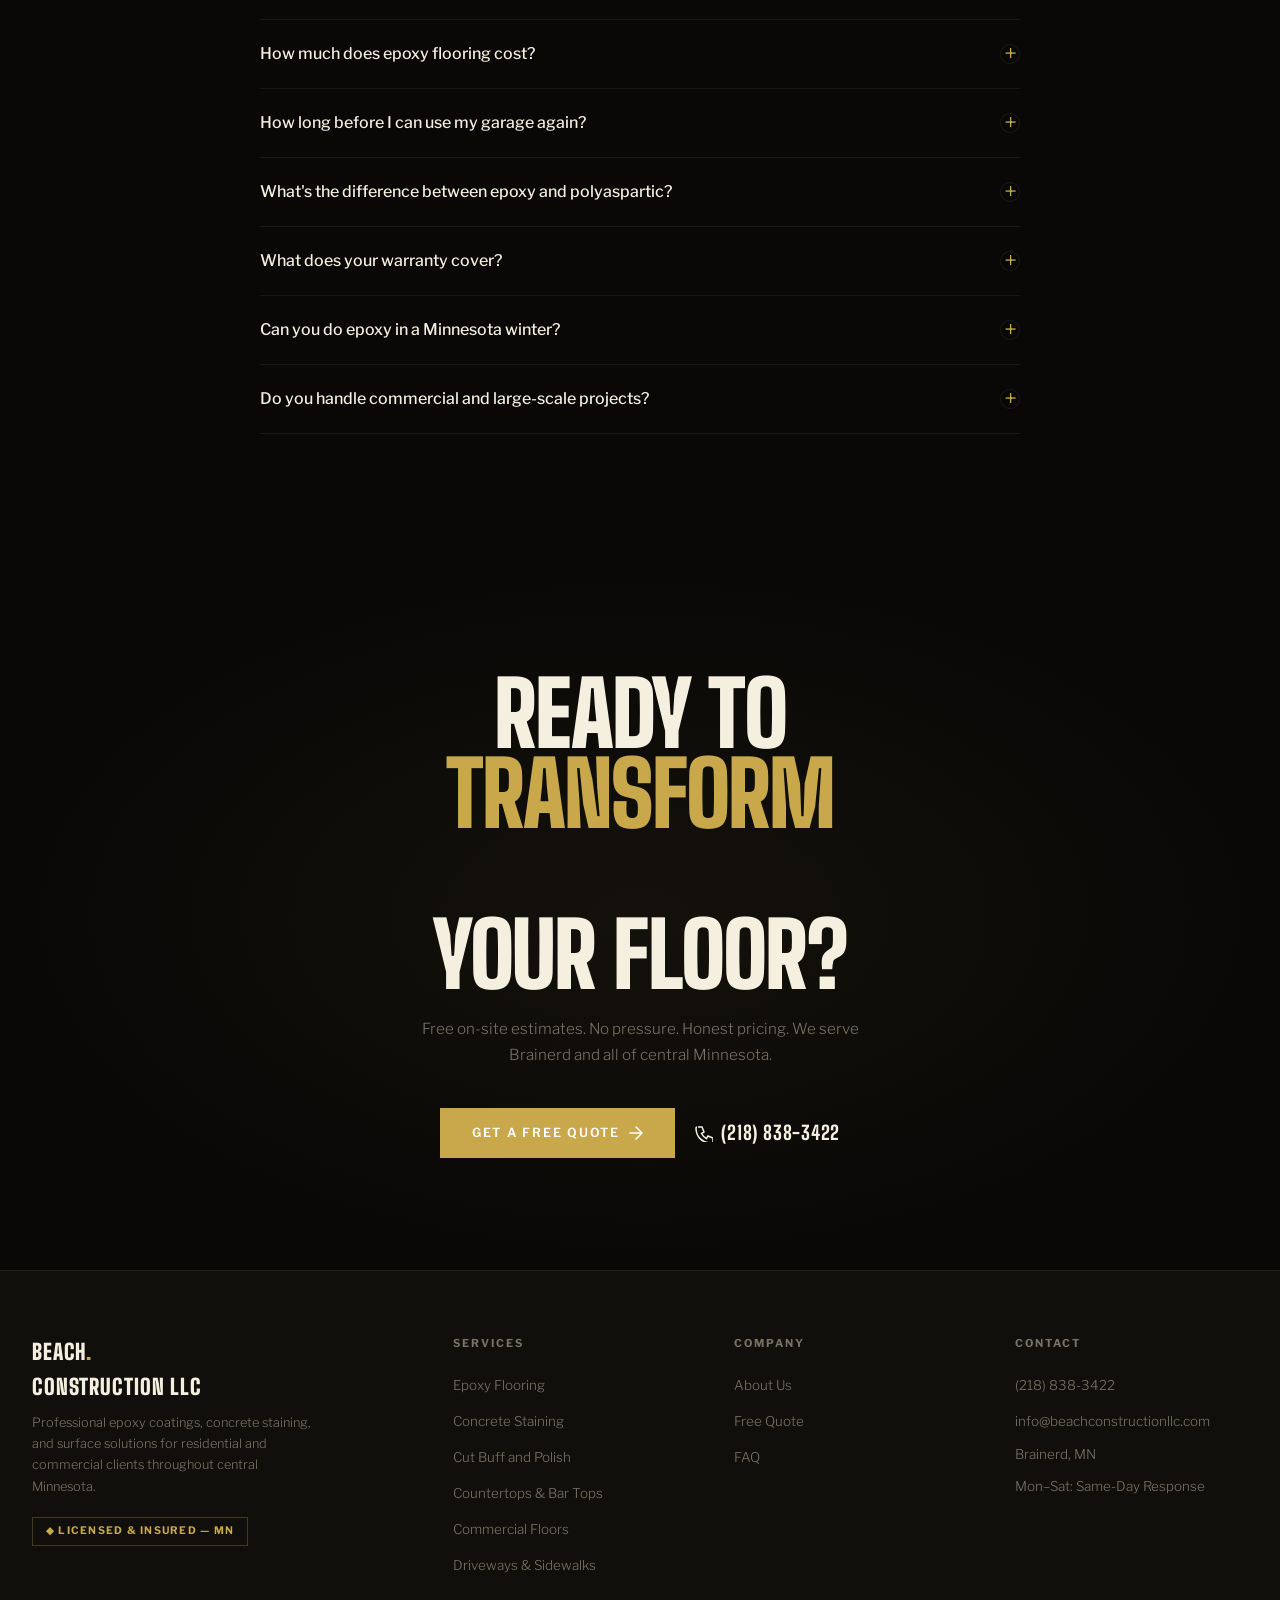
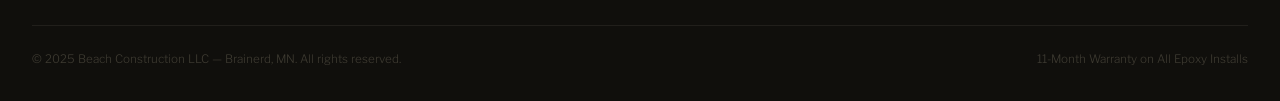
==== commit d6e90cb0: "Add Floor Visualizer link to nav" ====
--- a/index.html
+++ b/index.html
@@ -47,6 +47,7 @@
           </div>
         </li>
         <li><a href="about.html" class="nav__link">About</a></li>
+        <li><a href="visualizer.html" class="nav__link">Floor Visualizer</a></li>
         <li><a href="contact.html" class="nav__link nav__cta">Free Quote</a></li>
       </ul>
       <button class="nav__burger" id="burger" aria-label="Open menu">
@@ -73,6 +74,9 @@
   </div>
   <div class="nav__mobile-section">
     <a href="about.html" class="nav__mobile-link mobile-link">About</a>
+  </div>
+  <div class="nav__mobile-section">
+    <a href="visualizer.html" class="nav__mobile-link mobile-link">Floor Visualizer</a>
   </div>
   <div class="nav__mobile-section">
     <a href="contact.html" class="nav__mobile-link mobile-link" style="color:var(--accent)">Free Quote</a>
--- a/css/style.css
+++ b/css/style.css
@@ -526,6 +526,7 @@
   background: linear-gradient(135deg, var(--accent-dim) 0%, transparent 60%);
   opacity: 0;
   transition: opacity 0.4s;
+  pointer-events: none;
 }
 .service-card:hover { background: var(--surface-2); }
 .service-card:hover::before { opacity: 1; }
@@ -1280,3 +1281,58 @@
   .page-hero__actions { flex-direction: column; align-items: flex-start; }
   .page-hero { min-height: 60vh; }
 }
+
+/* ─── FAQ ACCORDION ───────────────────────────────────── */
+.faq-list {
+  max-width: 760px;
+  margin: 0 auto;
+}
+.faq-item {
+  border-bottom: 1px solid var(--border);
+}
+.faq-item:first-child {
+  border-top: 1px solid var(--border);
+}
+.faq-question {
+  display: flex;
+  justify-content: space-between;
+  align-items: center;
+  width: 100%;
+  padding: 1.5rem 0;
+  text-align: left;
+  font-family: var(--font-body);
+  font-size: 1rem;
+  font-weight: 500;
+  color: var(--text);
+  gap: 1.5rem;
+  transition: color 0.2s;
+}
+.faq-question:hover { color: var(--accent); }
+.faq-item.open .faq-question { color: var(--accent); }
+.faq-icon {
+  font-size: 1.5rem;
+  font-weight: 300;
+  color: var(--accent);
+  flex-shrink: 0;
+  line-height: 1;
+  transition: transform 0.35s var(--ease-out);
+}
+.faq-item.open .faq-icon { transform: rotate(45deg); }
+.faq-answer {
+  max-height: 0;
+  overflow: hidden;
+  transition: max-height 0.4s var(--ease-out);
+}
+.faq-answer.open { max-height: 500px; }
+.faq-answer p {
+  padding-bottom: 1.75rem;
+  color: var(--text-muted);
+  font-size: 0.95rem;
+  line-height: 1.8;
+}
+.faq-answer a {
+  color: var(--accent);
+  text-decoration: underline;
+  text-underline-offset: 3px;
+}
+.faq-answer a:hover { color: var(--accent-light); }
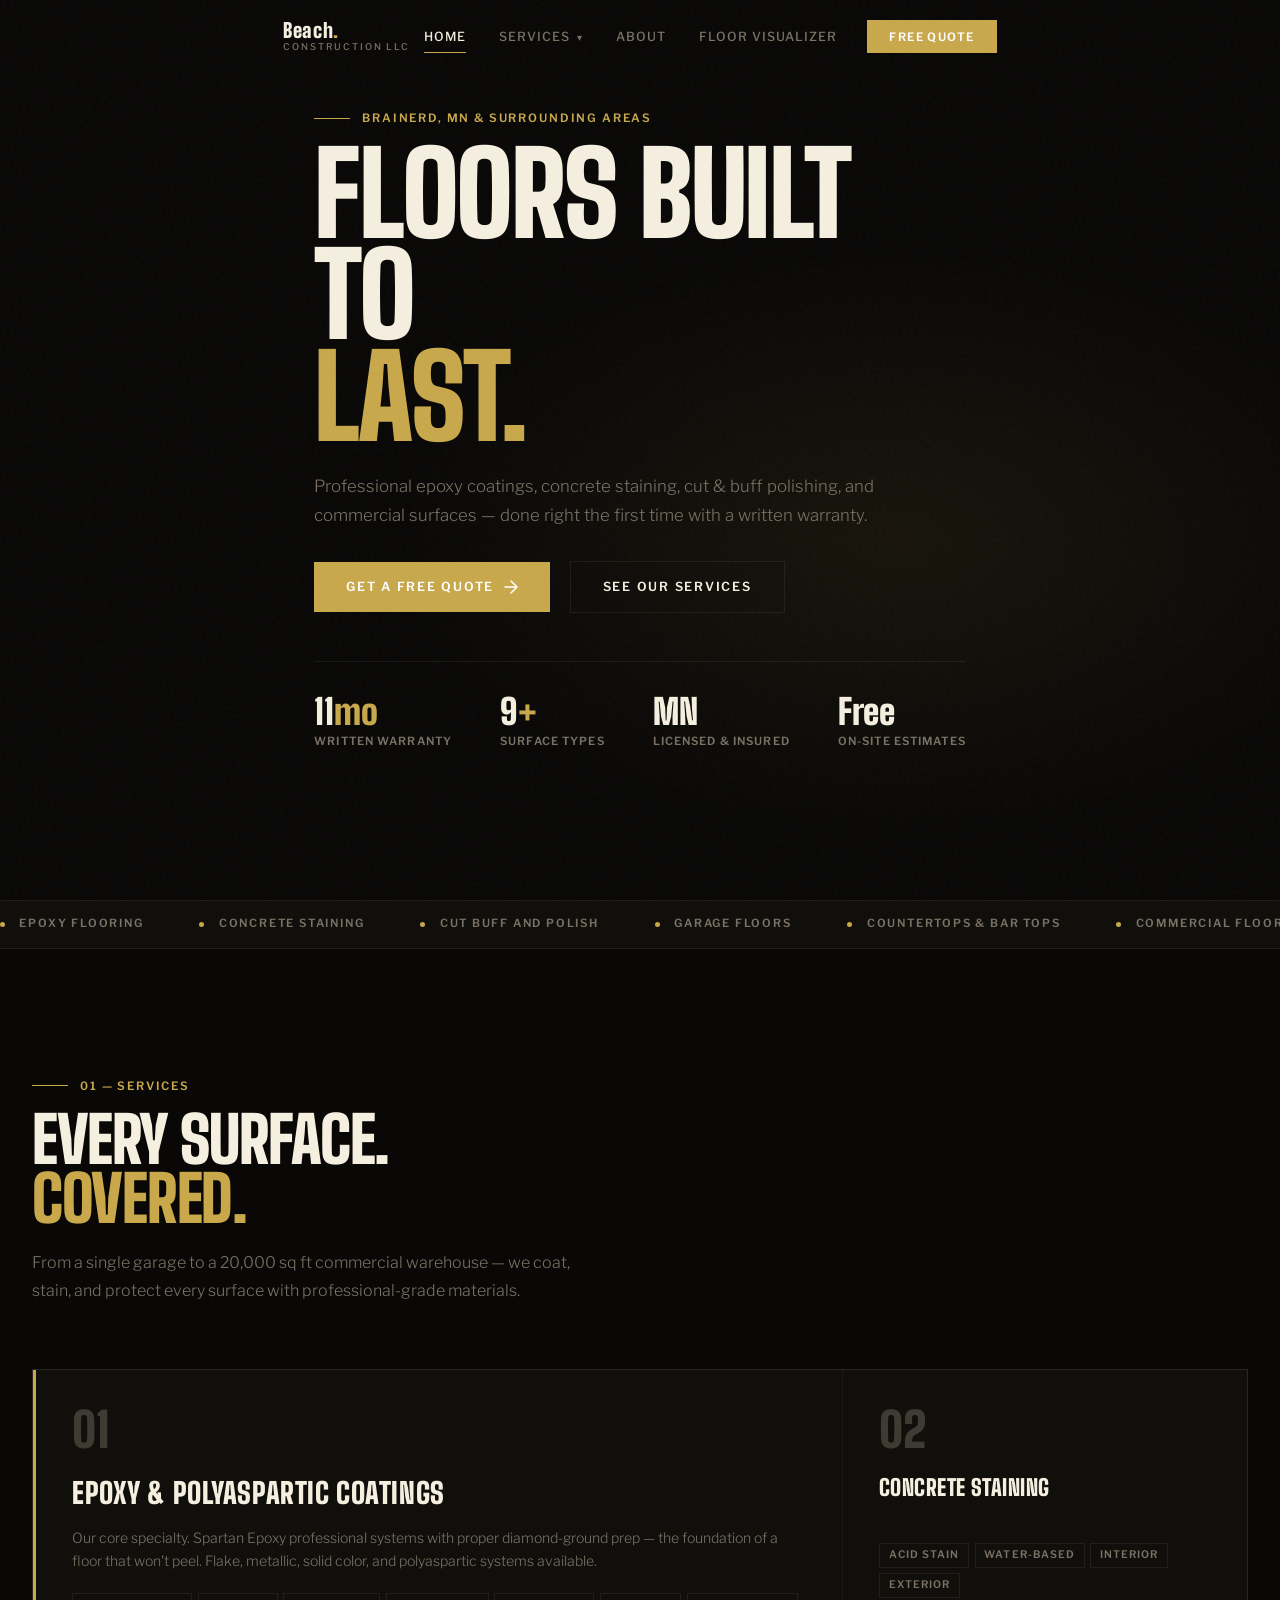
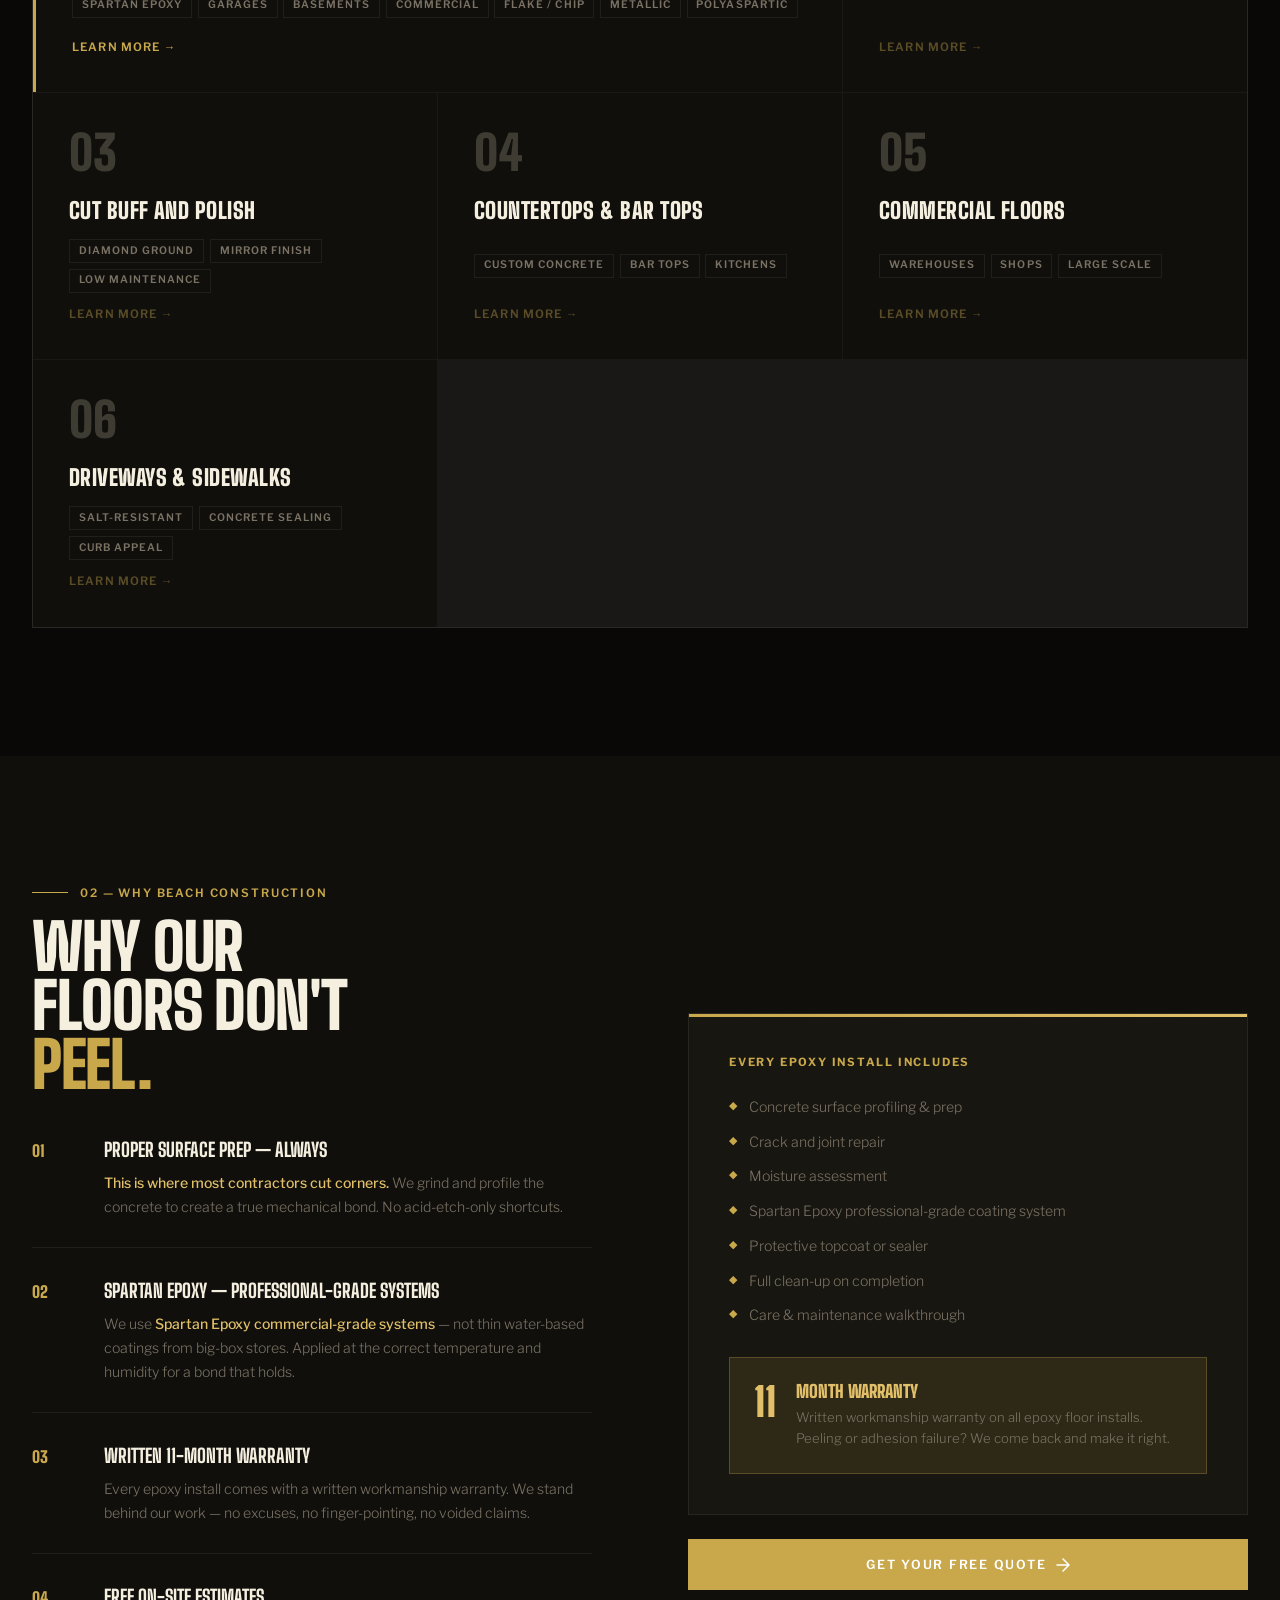
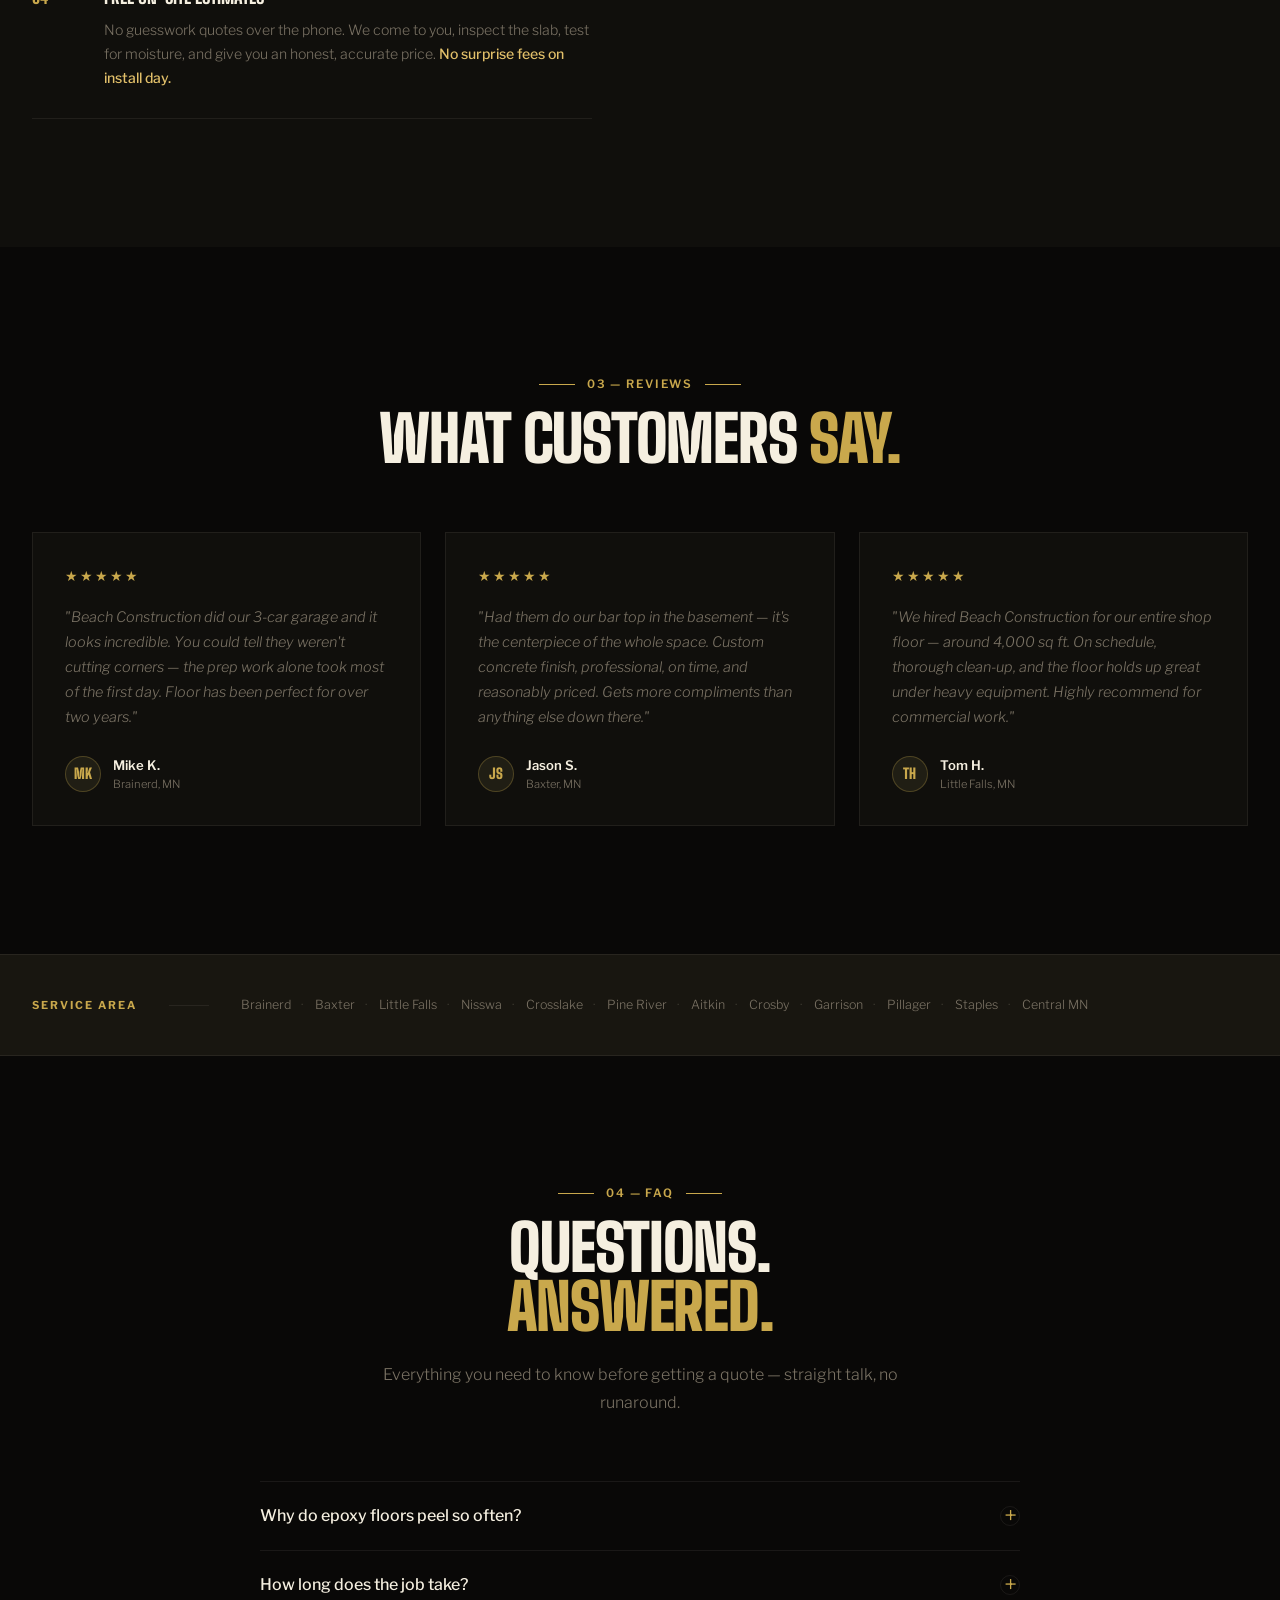
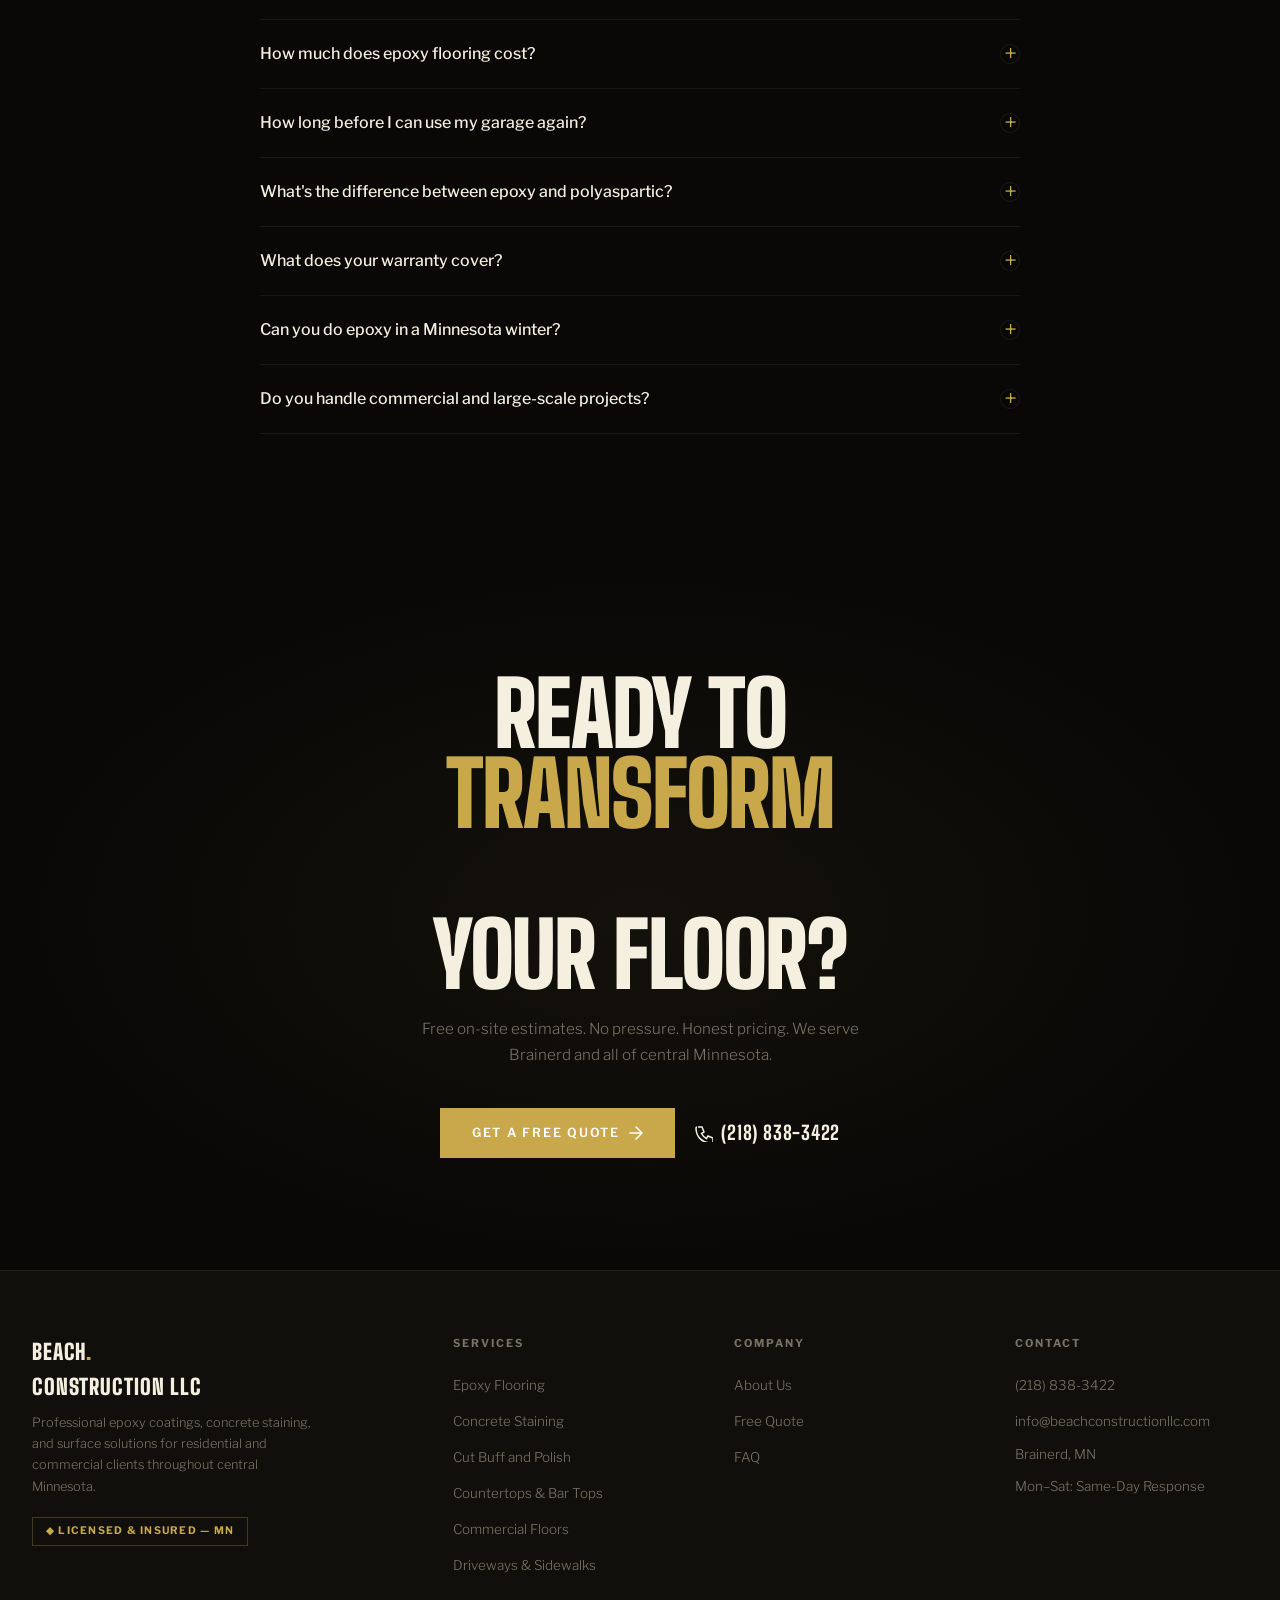
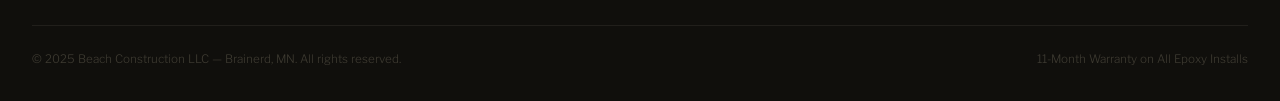
==== commit 8e3a8fc8: "Add Spartan Epoxy branding to product mentions" ====
--- a/index.html
+++ b/index.html
@@ -165,8 +165,9 @@
       <div class="service-card service-card--featured reveal">
         <div class="service-card__num">01</div>
         <div class="service-card__title">Epoxy &amp; Polyaspartic Coatings</div>
-        <p class="service-card__body">Our core specialty. Premium two-part epoxy systems with proper diamond-ground prep — the foundation of a floor that won't peel. Flake, metallic, solid color, and polyaspartic systems available.</p>
+        <p class="service-card__body">Our core specialty. Spartan Epoxy professional systems with proper diamond-ground prep — the foundation of a floor that won't peel. Flake, metallic, solid color, and polyaspartic systems available.</p>
         <div class="service-card__tags">
+          <span class="service-card__tag">Spartan Epoxy</span>
           <span class="service-card__tag">Garages</span>
           <span class="service-card__tag">Basements</span>
           <span class="service-card__tag">Commercial</span>
@@ -243,8 +244,8 @@
           <div class="process-step reveal reveal-delay-2">
             <span class="process-step__num">02</span>
             <div>
-              <div class="process-step__title">Professional-Grade Systems</div>
-              <p class="process-step__body">We use <strong>commercial-grade epoxy and polyaspartic products</strong> — not thin water-based coatings from big-box stores. Applied at the correct temperature and humidity.</p>
+              <div class="process-step__title">Spartan Epoxy — Professional-Grade Systems</div>
+              <p class="process-step__body">We use <strong>Spartan Epoxy commercial-grade systems</strong> — not thin water-based coatings from big-box stores. Applied at the correct temperature and humidity for a bond that holds.</p>
             </div>
           </div>
           <div class="process-step reveal reveal-delay-3">
@@ -270,7 +271,7 @@
             <div class="checklist__item"><span class="checklist__icon">◆</span><span>Concrete surface profiling &amp; prep</span></div>
             <div class="checklist__item"><span class="checklist__icon">◆</span><span>Crack and joint repair</span></div>
             <div class="checklist__item"><span class="checklist__icon">◆</span><span>Moisture assessment</span></div>
-            <div class="checklist__item"><span class="checklist__icon">◆</span><span>Professional-grade coating system</span></div>
+            <div class="checklist__item"><span class="checklist__icon">◆</span><span>Spartan Epoxy professional-grade coating system</span></div>
             <div class="checklist__item"><span class="checklist__icon">◆</span><span>Protective topcoat or sealer</span></div>
             <div class="checklist__item"><span class="checklist__icon">◆</span><span>Full clean-up on completion</span></div>
             <div class="checklist__item"><span class="checklist__icon">◆</span><span>Care &amp; maintenance walkthrough</span></div>
@@ -364,7 +365,7 @@
 
       <div class="faq-item reveal">
         <button class="faq-question">Why do epoxy floors peel so often?<span class="faq-icon">+</span></button>
-        <div class="faq-answer"><p>Peeling almost always comes down to prep. Most contractors use acid etching — which only cleans the surface. We diamond grind every floor, which profiles the concrete and creates a true mechanical bond. Add professional-grade products (not hardware store kits) and proper moisture testing, and the coating bonds for good.</p></div>
+        <div class="faq-answer"><p>Peeling almost always comes down to prep. Most contractors use acid etching — which only cleans the surface. We diamond grind every floor, which profiles the concrete and creates a true mechanical bond. We also use <strong>Spartan Epoxy professional-grade systems</strong> — not hardware store kits. Add proper moisture testing and you have a coating that bonds for good.</p></div>
       </div>
 
       <div class="faq-item reveal reveal-delay-1">
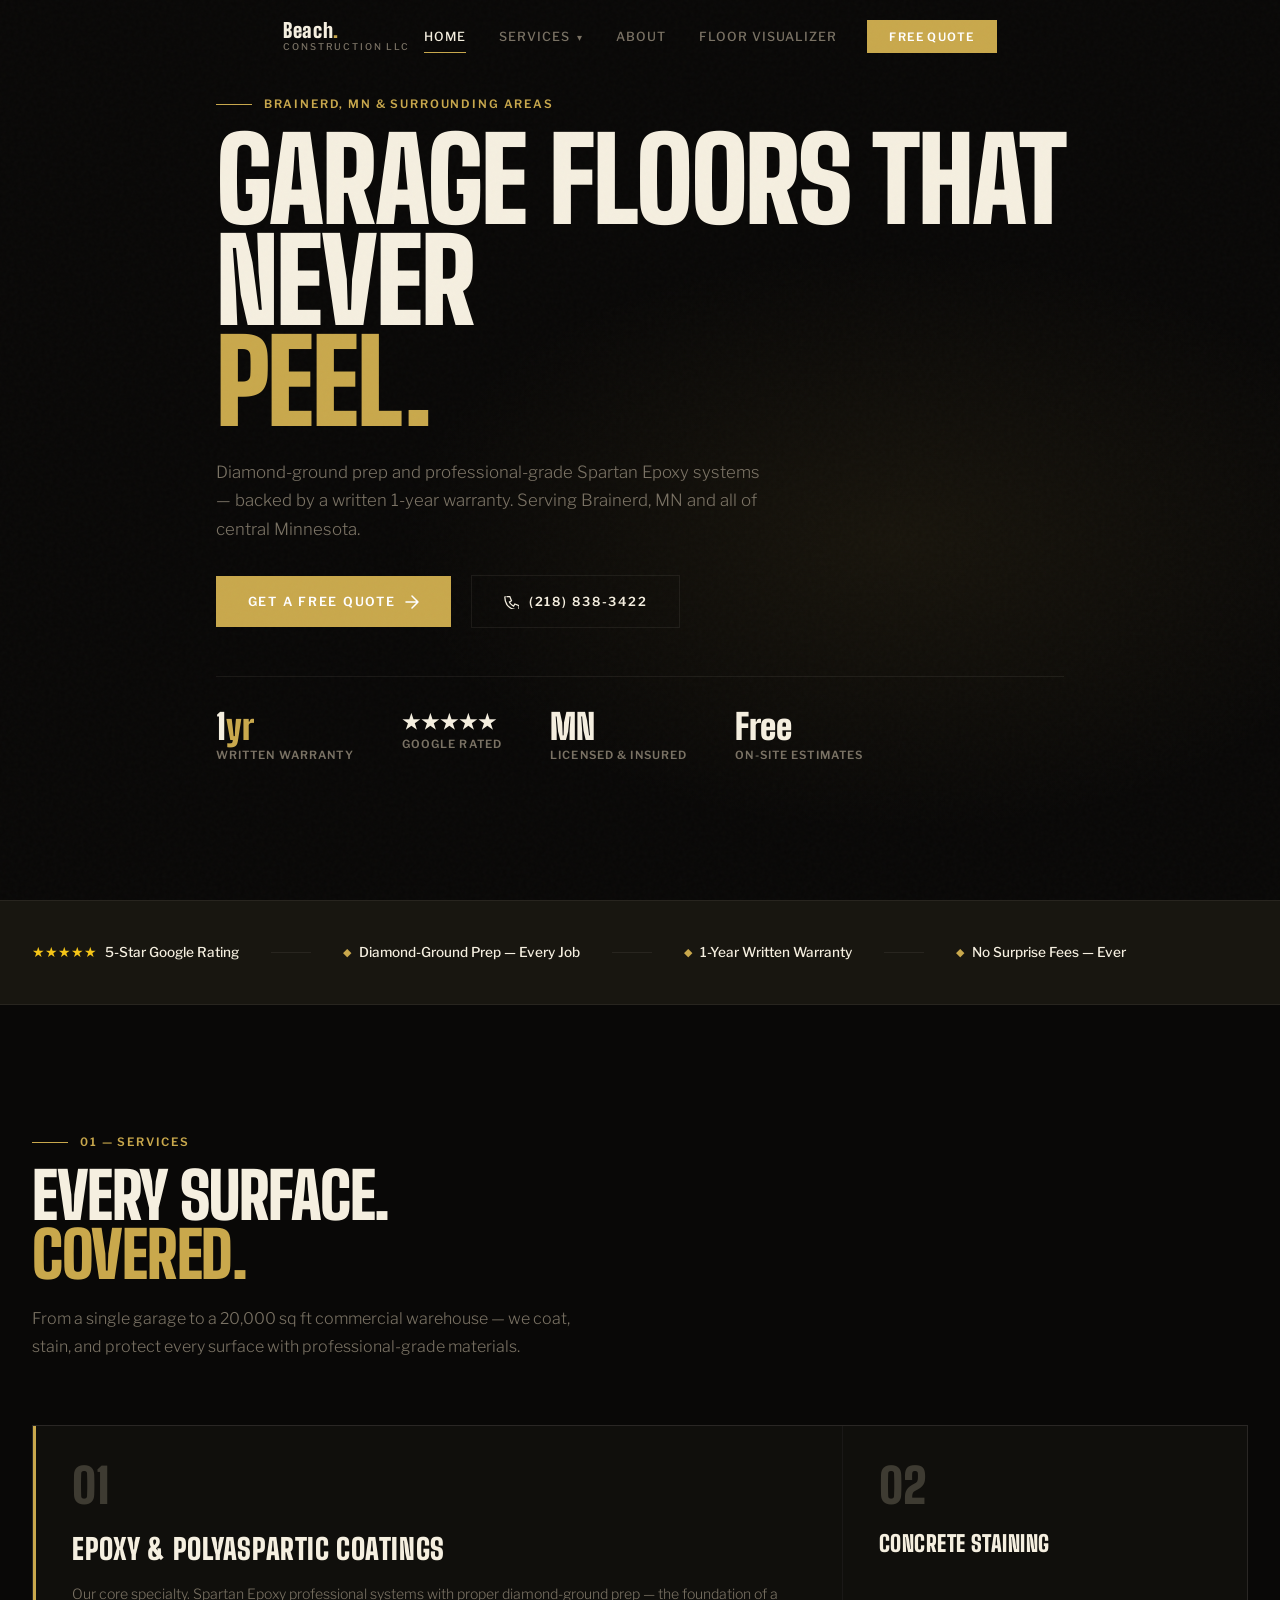
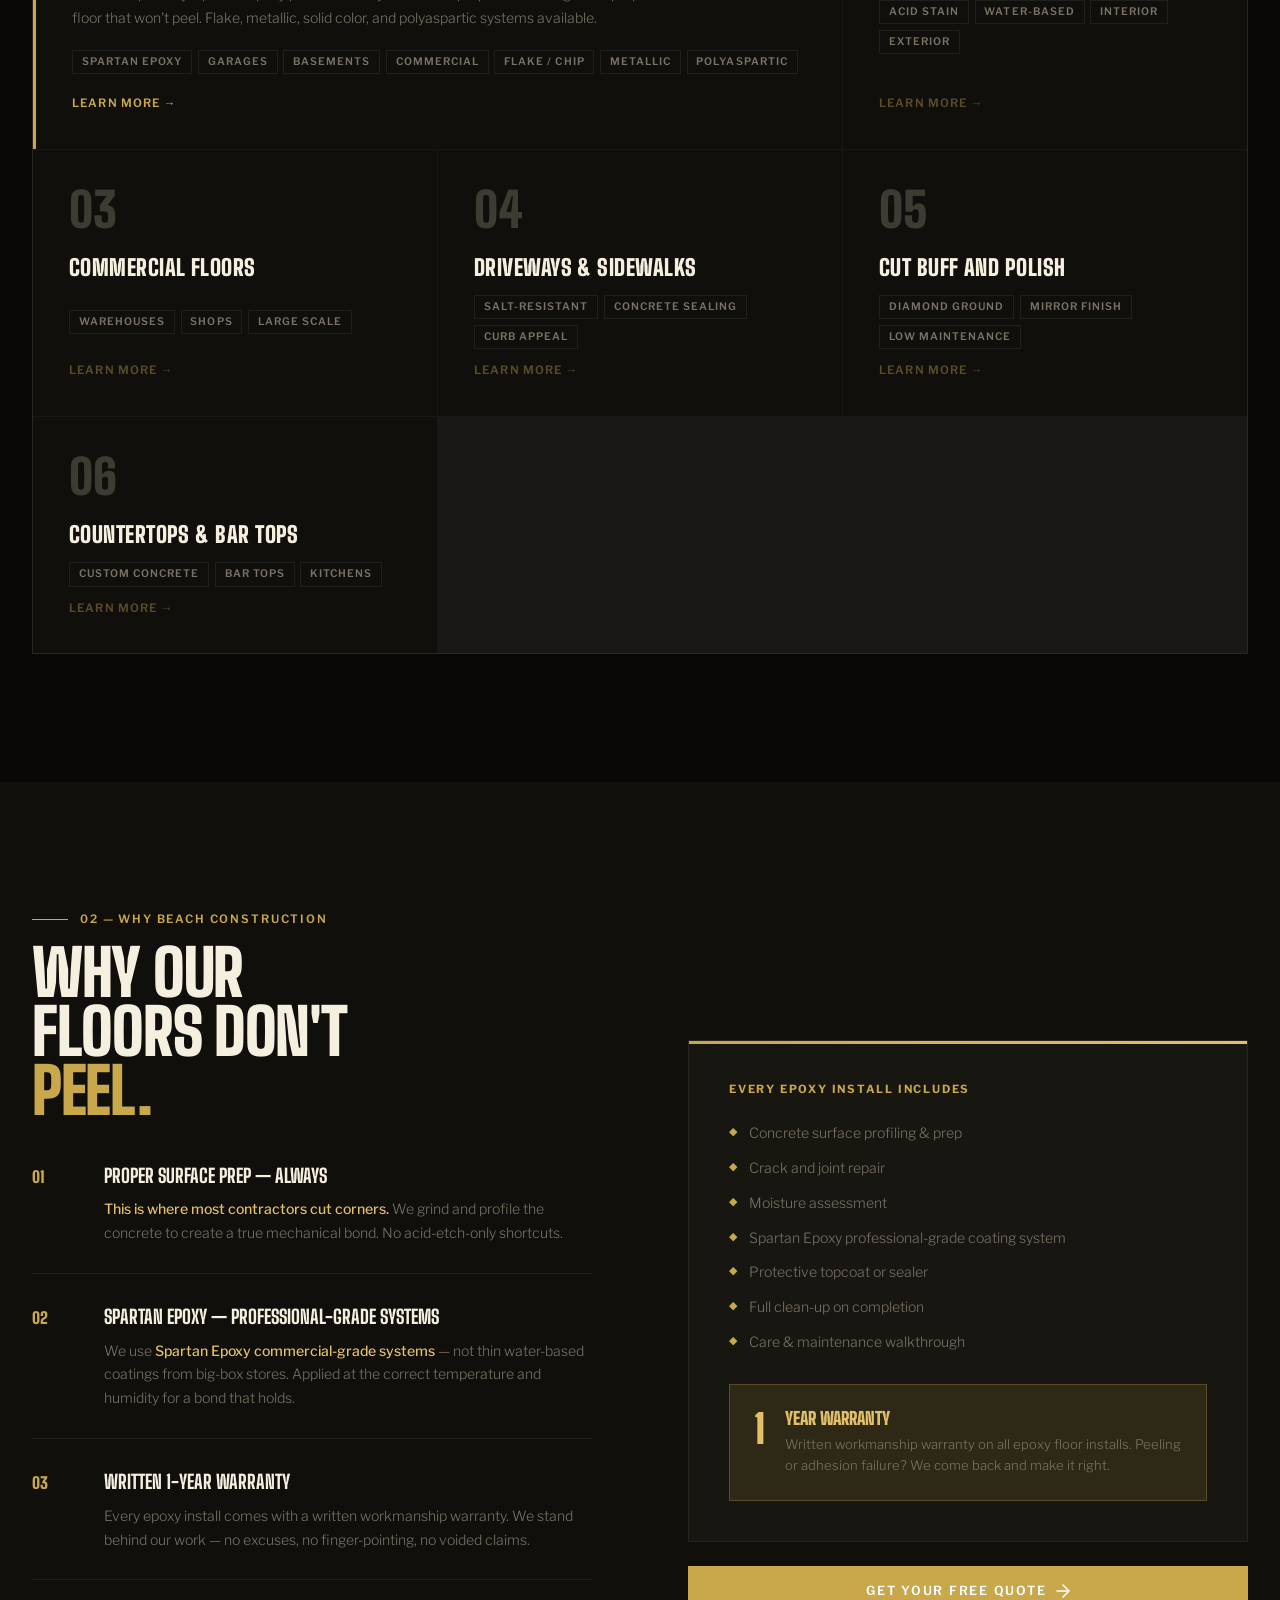
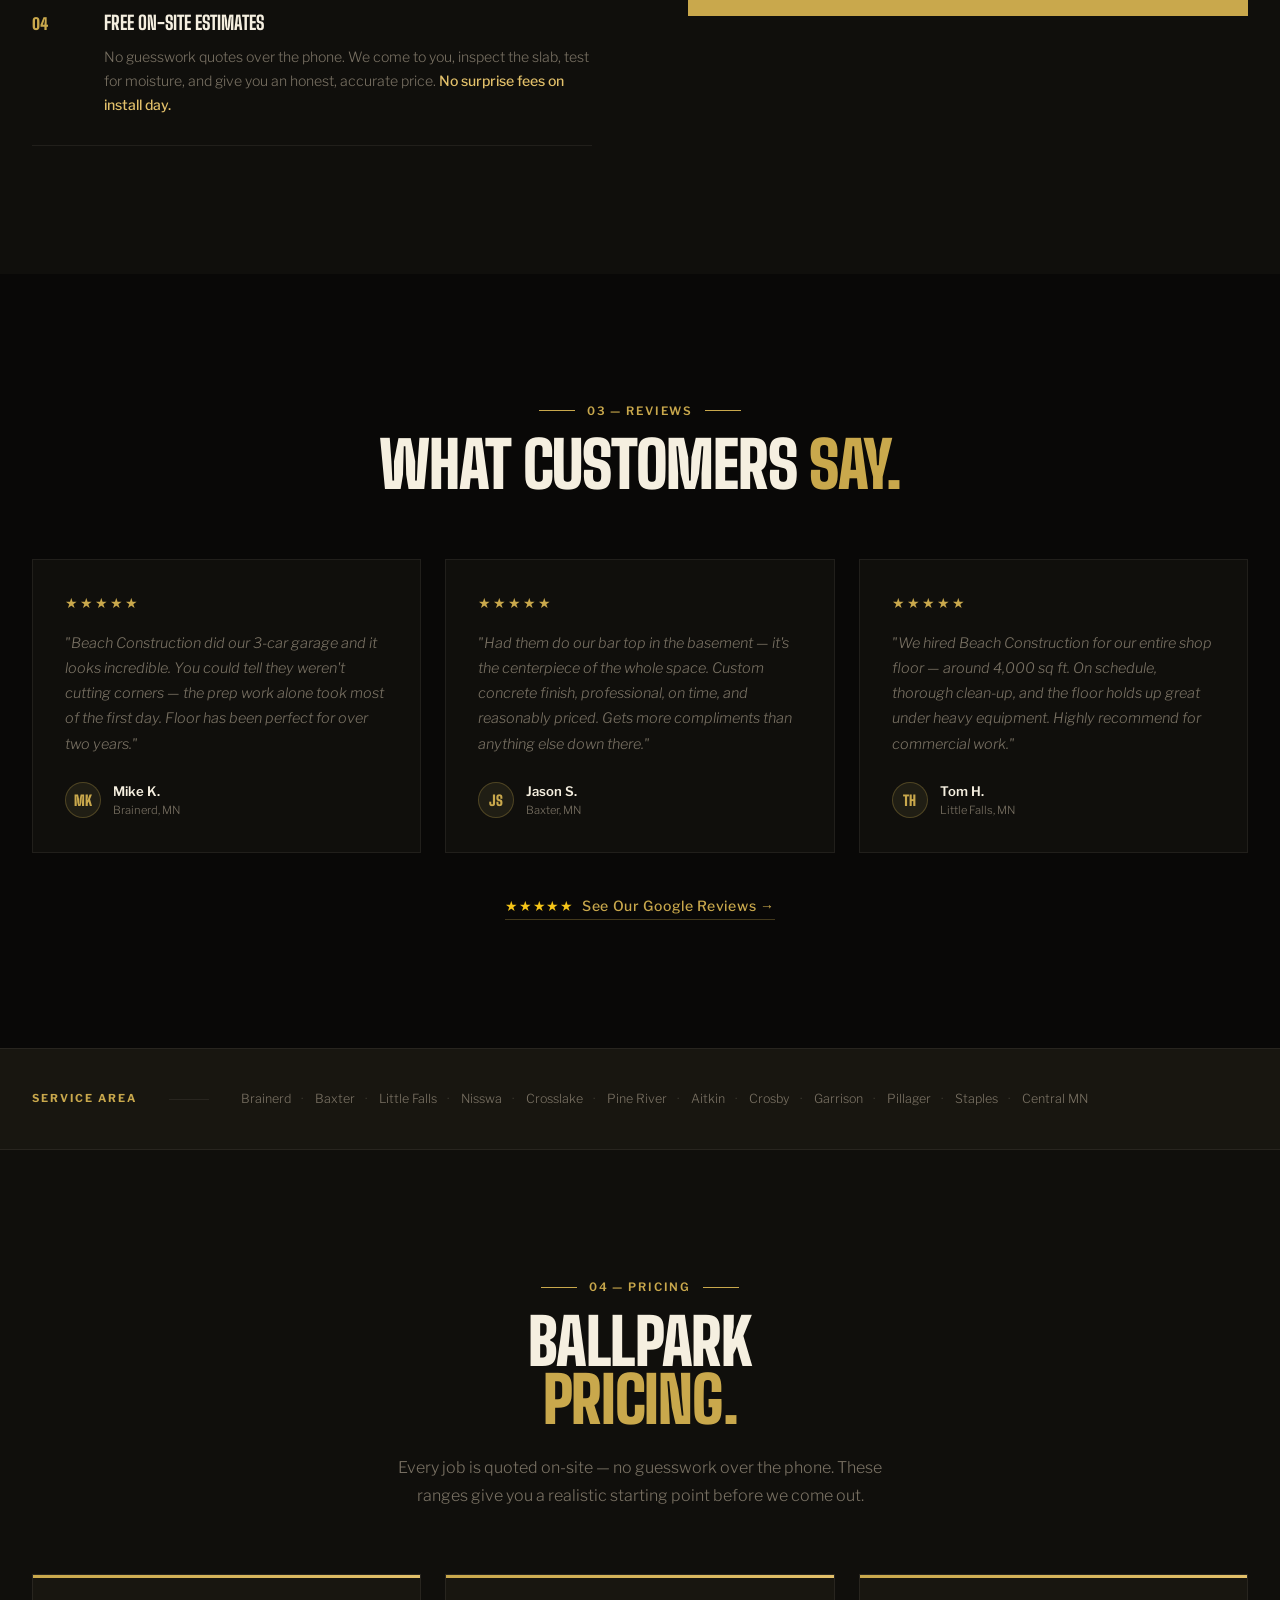
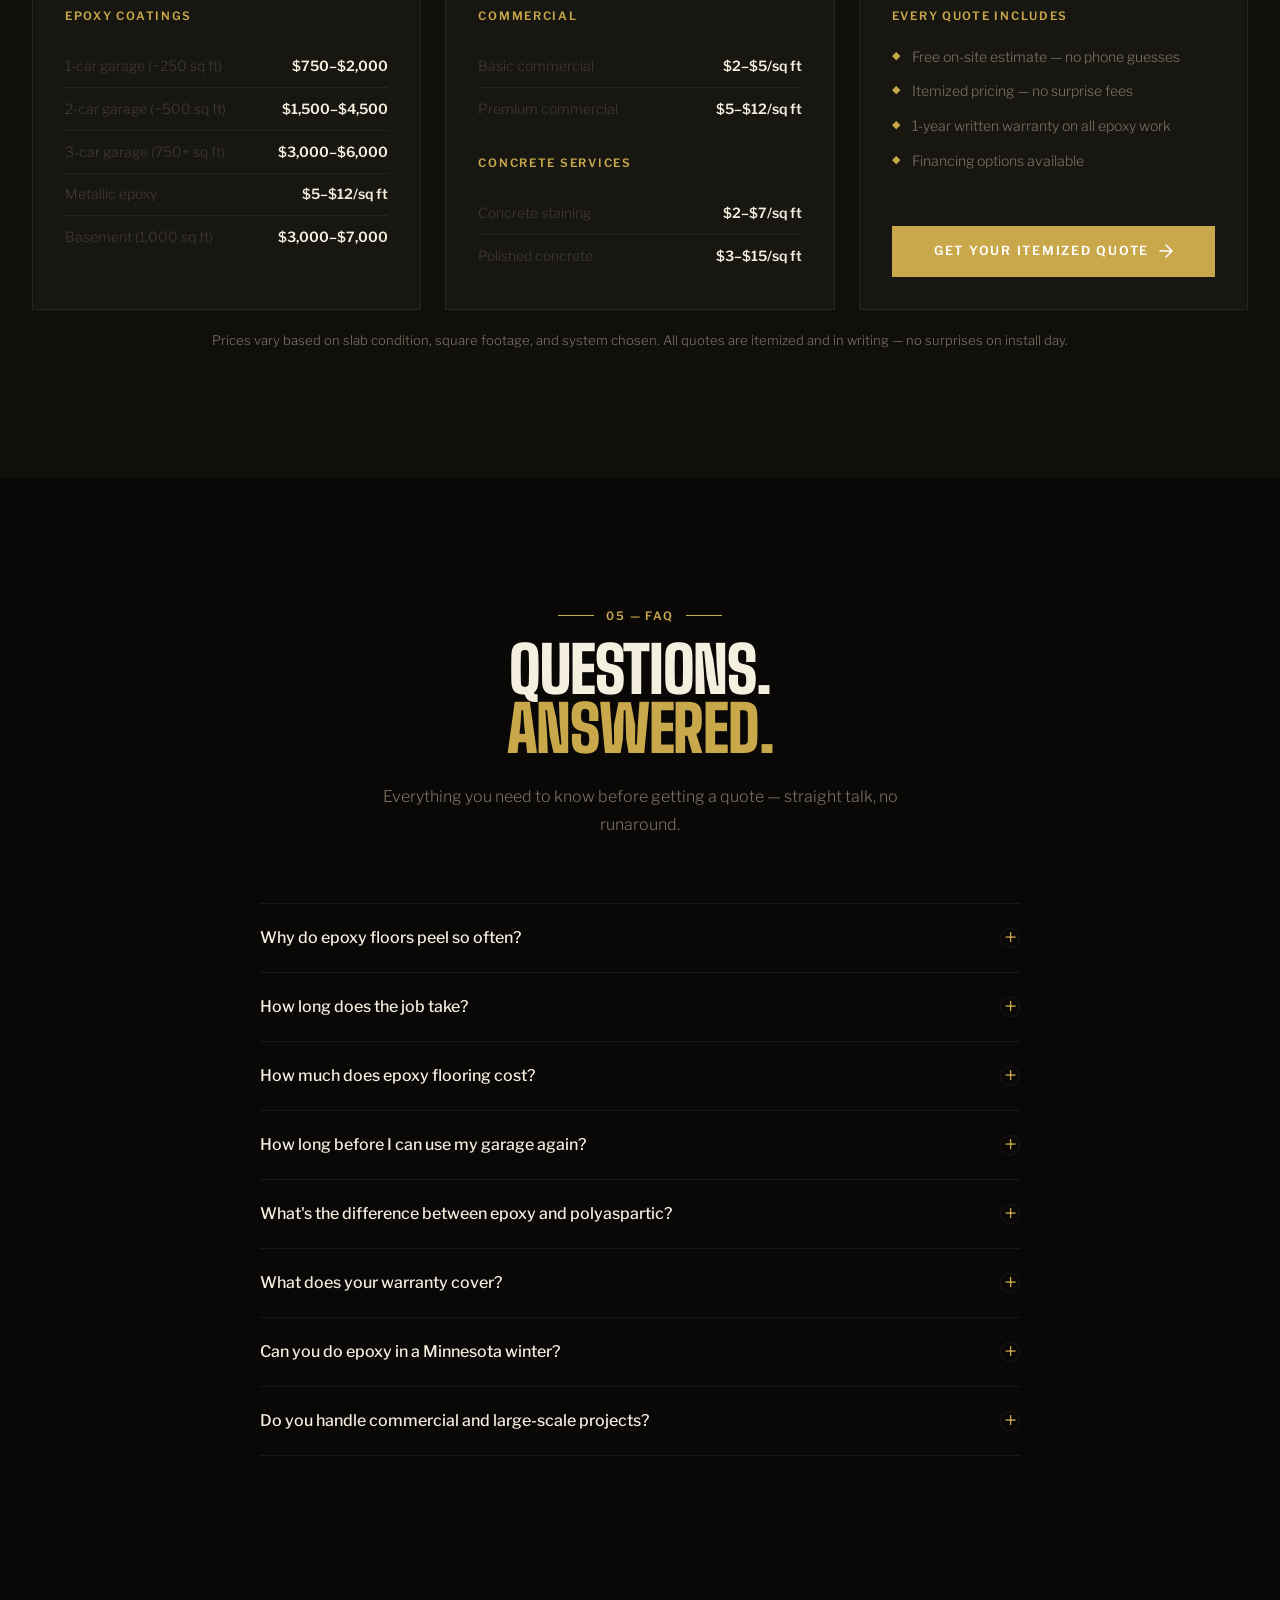
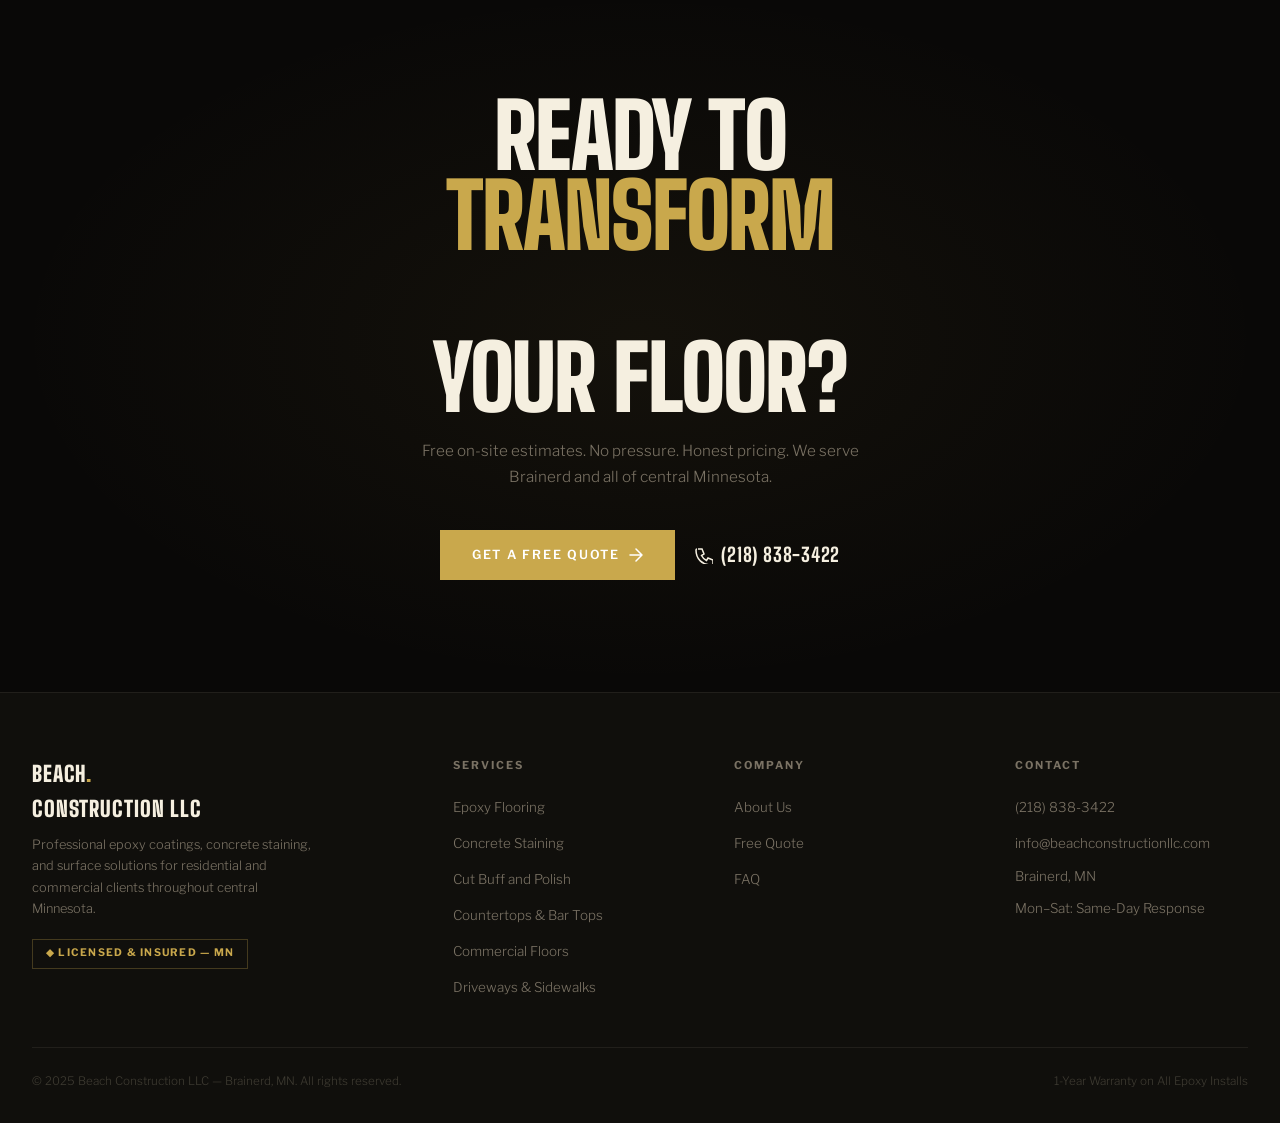
==== commit 15aca520: "Conversion improvements: hero headline, 1-year warranty, phone CTA, pricing section, service card or" ====
--- a/index.html
+++ b/index.html
@@ -4,8 +4,38 @@
   <meta charset="UTF-8" />
   <meta name="viewport" content="width=device-width, initial-scale=1.0" />
   <title>Beach Construction LLC — Epoxy Flooring & Concrete Coatings | Brainerd, MN</title>
-  <meta name="description" content="Professional epoxy flooring, concrete staining, cut & buff polishing, countertops, and commercial coatings in Brainerd, MN. Free quotes. 11-month warranty." />
+  <meta name="description" content="Professional epoxy flooring, concrete staining, cut & buff polishing, countertops, and commercial coatings in Brainerd, MN. Free quotes. 1-year warranty." />
   <link rel="stylesheet" href="css/style.css" />
+  <script type="application/ld+json">
+  {
+    "@context": "https://schema.org",
+    "@type": "LocalBusiness",
+    "name": "Beach Construction LLC",
+    "description": "Professional epoxy flooring, concrete staining, cut & buff polishing, countertops, and commercial coatings in Brainerd, MN.",
+    "telephone": "+12188383422",
+    "email": "info@beachconstructionllc.com",
+    "url": "https://reach-marketing1.github.io/Beach-Construction-LLC/",
+    "address": {
+      "@type": "PostalAddress",
+      "addressLocality": "Brainerd",
+      "addressRegion": "MN",
+      "addressCountry": "US"
+    },
+    "areaServed": ["Brainerd", "Baxter", "Little Falls", "Nisswa", "Crosslake", "Pine River", "Aitkin", "Crosby", "Garrison", "Pillager", "Staples"],
+    "priceRange": "$$",
+    "openingHours": "Mo-Sa",
+    "hasOfferCatalog": {
+      "@type": "OfferCatalog",
+      "name": "Floor Coating Services",
+      "itemListElement": [
+        {"@type": "Offer", "itemOffered": {"@type": "Service", "name": "Epoxy Garage Floor Coating"}},
+        {"@type": "Offer", "itemOffered": {"@type": "Service", "name": "Concrete Staining"}},
+        {"@type": "Offer", "itemOffered": {"@type": "Service", "name": "Commercial Floor Coating"}},
+        {"@type": "Offer", "itemOffered": {"@type": "Service", "name": "Polished Concrete"}}
+      ]
+    }
+  }
+  </script>
   <script type="application/ld+json">
   {
     "@context": "https://schema.org",
@@ -16,7 +46,7 @@
       {"@type":"Question","name":"How much does epoxy flooring cost?","acceptedAnswer":{"@type":"Answer","text":"A 1-car garage (around 250 sq ft) typically runs $750–$2,000. A 2-car garage (500 sq ft) runs $1,500–$4,500 depending on the coating system. We provide honest, itemized on-site quotes with no surprise fees."}},
       {"@type":"Question","name":"How long before I can use my garage after epoxy coating?","acceptedAnswer":{"@type":"Answer","text":"Light foot traffic after 24 hours. Vehicles after 48–72 hours for standard epoxy. Polyaspartic topcoats cure faster — often drivable the next day."}},
       {"@type":"Question","name":"What is the difference between epoxy and polyaspartic floor coatings?","acceptedAnswer":{"@type":"Answer","text":"Epoxy is a thick, durable base coat. Polyaspartic is a UV-stable, fast-curing topcoat that resists yellowing and handles temperature extremes better. Many installs use both — epoxy base, polyaspartic finish."}},
-      {"@type":"Question","name":"What does Beach Construction's warranty cover?","acceptedAnswer":{"@type":"Answer","text":"Every epoxy install comes with a written 11-month workmanship warranty. If the coating peels or has adhesion failure, we come back and fix it at no charge."}},
+      {"@type":"Question","name":"What does Beach Construction's warranty cover?","acceptedAnswer":{"@type":"Answer","text":"Every epoxy install comes with a written 1-year workmanship warranty. If the coating peels or has adhesion failure, we come back and fix it at no charge."}},
       {"@type":"Question","name":"Can you install epoxy floors in Minnesota winter?","acceptedAnswer":{"@type":"Answer","text":"Yes. We work year-round in heated garages through Minnesota winters. We assess temperature and humidity during your estimate and will reschedule if conditions would compromise the job."}},
       {"@type":"Question","name":"Does Beach Construction do commercial epoxy flooring?","acceptedAnswer":{"@type":"Answer","text":"Yes. We handle projects from single-car garages to 20,000+ sq ft warehouses and commercial shops. Commercial installs are scheduled to minimize disruption and use industrial-grade, forklift-rated systems."}}
     ]
@@ -81,6 +111,9 @@
   <div class="nav__mobile-section">
     <a href="contact.html" class="nav__mobile-link mobile-link" style="color:var(--accent)">Free Quote</a>
   </div>
+  <div class="nav__mobile-section">
+    <a href="tel:+12188383422" class="nav__mobile-link mobile-link" style="color:var(--accent)">(218) 838-3422</a>
+  </div>
 </div>
 
 <!-- ═══ HERO ══════════════════════════════════════════════ -->
@@ -95,24 +128,27 @@
         <span class="label">Brainerd, MN &amp; Surrounding Areas</span>
       </div>
       <h1 class="page-hero__title">
-        Floors Built<br>to <em>Last.</em>
+        Garage Floors That<br>Never <em>Peel.</em>
       </h1>
-      <p class="page-hero__sub">Professional epoxy coatings, concrete staining, cut &amp; buff polishing, and commercial surfaces — done right the first time with a written warranty.</p>
+      <p class="page-hero__sub">Diamond-ground prep and professional-grade Spartan Epoxy systems — backed by a written 1-year warranty. Serving Brainerd, MN and all of central Minnesota.</p>
       <div class="page-hero__actions">
         <a href="contact.html" class="btn btn-primary">
           Get a Free Quote
           <svg width="14" height="14" viewBox="0 0 14 14" fill="none"><path d="M1 7h12M7 1l6 6-6 6" stroke="currentColor" stroke-width="1.5" stroke-linecap="round" stroke-linejoin="round"/></svg>
         </a>
-        <a href="services/epoxy-flooring.html" class="btn btn-outline">See Our Services</a>
+        <a href="tel:+12188383422" class="btn btn-outline">
+          <svg width="15" height="15" viewBox="0 0 18 18" fill="none" stroke="currentColor" stroke-width="1.5"><path d="M3 3h4l2 5-2.5 1.5a11 11 0 005 5L13 12l5 2v4a1 1 0 01-1 1C7 19 1 13 1 4a1 1 0 011-1"/></svg>
+          (218) 838-3422
+        </a>
       </div>
       <div class="stat-row" style="margin-top:3rem">
         <div class="stat-item">
-          <div class="stat-item__num">11<span>mo</span></div>
+          <div class="stat-item__num">1<span>yr</span></div>
           <div class="stat-item__label">Written Warranty</div>
         </div>
         <div class="stat-item">
-          <div class="stat-item__num">9<span>+</span></div>
-          <div class="stat-item__label">Surface Types</div>
+          <div class="stat-item__num" style="font-size:1.25rem;letter-spacing:0.05em;line-height:1.2">★★★★★</div>
+          <div class="stat-item__label">Google Rated</div>
         </div>
         <div class="stat-item">
           <div class="stat-item__num">MN</div>
@@ -127,25 +163,30 @@
   </div>
 </section>
 
-<!-- ═══ MARQUEE ═══════════════════════════════════════════ -->
-<div class="marquee" aria-hidden="true">
-  <div class="marquee__track">
-    <div class="marquee__item"><span class="marquee__dot"></span>Epoxy Flooring</div>
-    <div class="marquee__item"><span class="marquee__dot"></span>Concrete Staining</div>
-    <div class="marquee__item"><span class="marquee__dot"></span>Cut Buff and Polish</div>
-    <div class="marquee__item"><span class="marquee__dot"></span>Garage Floors</div>
-    <div class="marquee__item"><span class="marquee__dot"></span>Countertops &amp; Bar Tops</div>
-    <div class="marquee__item"><span class="marquee__dot"></span>Commercial Floors</div>
-    <div class="marquee__item"><span class="marquee__dot"></span>Basements</div>
-    <div class="marquee__item"><span class="marquee__dot"></span>Driveways</div>
-    <div class="marquee__item"><span class="marquee__dot"></span>Epoxy Flooring</div>
-    <div class="marquee__item"><span class="marquee__dot"></span>Concrete Staining</div>
-    <div class="marquee__item"><span class="marquee__dot"></span>Cut Buff and Polish</div>
-    <div class="marquee__item"><span class="marquee__dot"></span>Garage Floors</div>
-    <div class="marquee__item"><span class="marquee__dot"></span>Countertops &amp; Bar Tops</div>
-    <div class="marquee__item"><span class="marquee__dot"></span>Commercial Floors</div>
-    <div class="marquee__item"><span class="marquee__dot"></span>Basements</div>
-    <div class="marquee__item"><span class="marquee__dot"></span>Driveways</div>
+<!-- ═══ SOCIAL PROOF BAR ══════════════════════════════════ -->
+<div class="service-area-strip">
+  <div class="container">
+    <div class="service-area-strip__inner" style="flex-wrap:wrap;gap:1.25rem 2rem">
+      <div style="display:flex;align-items:center;gap:0.5rem">
+        <span style="color:#f5c518;font-size:0.9rem">★★★★★</span>
+        <span style="color:var(--text);font-size:0.85rem;font-weight:500">5-Star Google Rating</span>
+      </div>
+      <div class="service-area-strip__divider"></div>
+      <div style="display:flex;align-items:center;gap:0.5rem">
+        <span style="color:var(--accent);font-size:0.7rem">◆</span>
+        <span style="color:var(--text);font-size:0.85rem;font-weight:500">Diamond-Ground Prep — Every Job</span>
+      </div>
+      <div class="service-area-strip__divider"></div>
+      <div style="display:flex;align-items:center;gap:0.5rem">
+        <span style="color:var(--accent);font-size:0.7rem">◆</span>
+        <span style="color:var(--text);font-size:0.85rem;font-weight:500">1-Year Written Warranty</span>
+      </div>
+      <div class="service-area-strip__divider"></div>
+      <div style="display:flex;align-items:center;gap:0.5rem">
+        <span style="color:var(--accent);font-size:0.7rem">◆</span>
+        <span style="color:var(--text);font-size:0.85rem;font-weight:500">No Surprise Fees — Ever</span>
+      </div>
+    </div>
   </div>
 </div>
 
@@ -186,8 +227,24 @@
         <a href="services/concrete-staining.html" class="service-card__link">Learn More →</a>
       </div>
 
+      <div class="service-card service-card--expandable reveal reveal-delay-2" data-href="services/commercial-floors.html">
+        <div class="service-card__num">03</div>
+        <div class="service-card__title">Commercial Floors</div>
+        <p class="service-card__body">Industrial-grade systems for warehouses, retail, restaurants, medical, and manufacturing. OSHA-compliant, forklift-rated, chemical-resistant. Scheduled installs to minimize business disruption.</p>
+        <div class="service-card__tags"><span class="service-card__tag">Warehouses</span><span class="service-card__tag">Shops</span><span class="service-card__tag">Large Scale</span></div>
+        <a href="services/commercial-floors.html" class="service-card__link">Learn More →</a>
+      </div>
+
+      <div class="service-card service-card--expandable reveal reveal-delay-1" data-href="services/driveways.html">
+        <div class="service-card__num">04</div>
+        <div class="service-card__title">Driveways &amp; Sidewalks</div>
+        <p class="service-card__body">Salt-resistant, oil-proof protective coatings formulated for northern climates. Stops road salt penetration — the #1 cause of concrete deterioration in Minnesota. Polyaspartic, epoxy flake, and penetrating sealer options.</p>
+        <div class="service-card__tags"><span class="service-card__tag">Salt-Resistant</span><span class="service-card__tag">Concrete Sealing</span><span class="service-card__tag">Curb Appeal</span></div>
+        <a href="services/driveways.html" class="service-card__link">Learn More →</a>
+      </div>
+
       <div class="service-card service-card--expandable reveal reveal-delay-2" data-href="services/cut-buff-polish.html">
-        <div class="service-card__num">03</div>
+        <div class="service-card__num">05</div>
         <div class="service-card__title">Cut Buff and Polish</div>
         <p class="service-card__body">Diamond-grind the concrete progressively finer until it shines. No coatings to peel, no films to wear through — just the slab itself refined to a mirror finish. Durable, LEED-friendly, zero maintenance.</p>
         <div class="service-card__tags"><span class="service-card__tag">Diamond Ground</span><span class="service-card__tag">Mirror Finish</span><span class="service-card__tag">Low Maintenance</span></div>
@@ -195,27 +252,11 @@
       </div>
 
       <div class="service-card service-card--expandable reveal reveal-delay-1" data-href="services/countertops.html">
-        <div class="service-card__num">04</div>
+        <div class="service-card__num">06</div>
         <div class="service-card__title">Countertops &amp; Bar Tops</div>
         <p class="service-card__body">Custom cast or overlay concrete countertops with integral pigments, embedded objects, and food-safe sealers. One-of-a-kind surfaces for kitchens, bathrooms, bars, and outdoor kitchens.</p>
         <div class="service-card__tags"><span class="service-card__tag">Custom Concrete</span><span class="service-card__tag">Bar Tops</span><span class="service-card__tag">Kitchens</span></div>
         <a href="services/countertops.html" class="service-card__link">Learn More →</a>
-      </div>
-
-      <div class="service-card service-card--expandable reveal reveal-delay-2" data-href="services/commercial-floors.html">
-        <div class="service-card__num">05</div>
-        <div class="service-card__title">Commercial Floors</div>
-        <p class="service-card__body">Industrial-grade systems for warehouses, retail, restaurants, medical, and manufacturing. OSHA-compliant, forklift-rated, chemical-resistant. Scheduled installs to minimize business disruption.</p>
-        <div class="service-card__tags"><span class="service-card__tag">Warehouses</span><span class="service-card__tag">Shops</span><span class="service-card__tag">Large Scale</span></div>
-        <a href="services/commercial-floors.html" class="service-card__link">Learn More →</a>
-      </div>
-
-      <div class="service-card service-card--expandable reveal reveal-delay-1" data-href="services/driveways.html">
-        <div class="service-card__num">06</div>
-        <div class="service-card__title">Driveways &amp; Sidewalks</div>
-        <p class="service-card__body">Salt-resistant, oil-proof protective coatings formulated for northern climates. Stops road salt penetration — the #1 cause of concrete deterioration in Minnesota. Polyaspartic, epoxy flake, and penetrating sealer options.</p>
-        <div class="service-card__tags"><span class="service-card__tag">Salt-Resistant</span><span class="service-card__tag">Concrete Sealing</span><span class="service-card__tag">Curb Appeal</span></div>
-        <a href="services/driveways.html" class="service-card__link">Learn More →</a>
       </div>
     </div>
   </div>
@@ -251,7 +292,7 @@
           <div class="process-step reveal reveal-delay-3">
             <span class="process-step__num">03</span>
             <div>
-              <div class="process-step__title">Written 11-Month Warranty</div>
+              <div class="process-step__title">Written 1-Year Warranty</div>
               <p class="process-step__body">Every epoxy install comes with a written workmanship warranty. We stand behind our work — no excuses, no finger-pointing, no voided claims.</p>
             </div>
           </div>
@@ -277,9 +318,9 @@
             <div class="checklist__item"><span class="checklist__icon">◆</span><span>Care &amp; maintenance walkthrough</span></div>
           </div>
           <div class="warranty-badge" style="margin-top:2rem">
-            <div class="warranty-badge__num">11</div>
+            <div class="warranty-badge__num">1</div>
             <div>
-              <div class="warranty-badge__title">Month Warranty</div>
+              <div class="warranty-badge__title">Year Warranty</div>
               <p class="warranty-badge__body">Written workmanship warranty on all epoxy floor installs. Peeling or adhesion failure? We come back and make it right.</p>
             </div>
           </div>
@@ -325,6 +366,12 @@
           <div><div class="testimonial-card__name">Tom H.</div><div class="testimonial-card__location">Little Falls, MN</div></div>
         </div>
       </div>
+    </div>
+    <div class="reveal" style="text-align:center;margin-top:2.5rem">
+      <a href="https://www.google.com/search?q=Beach+Construction+LLC+Brainerd+MN+reviews" target="_blank" rel="noopener" style="display:inline-flex;align-items:center;gap:0.5rem;color:var(--accent);text-decoration:none;font-size:0.875rem;font-weight:500;letter-spacing:0.05em;border-bottom:1px solid rgba(201,168,76,0.3);padding-bottom:2px">
+        <span style="color:#f5c518">★★★★★</span>
+        See Our Google Reviews →
+      </a>
     </div>
   </div>
 </section>
@@ -353,11 +400,62 @@
   </div>
 </div>
 
+<!-- ═══ PRICING ═══════════════════════════════════════════ -->
+<section class="section section--alt" id="pricing">
+  <div class="container">
+    <div class="section-header section-header--center reveal">
+      <div class="section-header__eyebrow"><div class="section-header__eyebrow-line"></div><span class="label">04 — Pricing</span><div class="section-header__eyebrow-line"></div></div>
+      <h2 class="section-header__title">Ballpark<br><em>Pricing.</em></h2>
+      <p class="section-header__body" style="max-width:520px;margin:1.5rem auto 0">Every job is quoted on-site — no guesswork over the phone. These ranges give you a realistic starting point before we come out.</p>
+    </div>
+    <div class="reveal" style="display:grid;grid-template-columns:repeat(auto-fit,minmax(260px,1fr));gap:1.5rem;margin-top:3rem">
+      <div class="warranty-card" style="padding:2rem">
+        <div style="color:var(--accent);font-size:0.72rem;letter-spacing:0.15em;text-transform:uppercase;margin-bottom:1.25rem;font-weight:600">Epoxy Coatings</div>
+        <div style="display:flex;flex-direction:column;gap:0">
+          <div style="display:flex;justify-content:space-between;border-bottom:1px solid rgba(255,255,255,0.06);padding:0.6rem 0"><span style="color:var(--text-dim);font-size:0.875rem">1-car garage (~250 sq ft)</span><span style="color:var(--text);font-weight:600;font-size:0.875rem">$750–$2,000</span></div>
+          <div style="display:flex;justify-content:space-between;border-bottom:1px solid rgba(255,255,255,0.06);padding:0.6rem 0"><span style="color:var(--text-dim);font-size:0.875rem">2-car garage (~500 sq ft)</span><span style="color:var(--text);font-weight:600;font-size:0.875rem">$1,500–$4,500</span></div>
+          <div style="display:flex;justify-content:space-between;border-bottom:1px solid rgba(255,255,255,0.06);padding:0.6rem 0"><span style="color:var(--text-dim);font-size:0.875rem">3-car garage (750+ sq ft)</span><span style="color:var(--text);font-weight:600;font-size:0.875rem">$3,000–$6,000</span></div>
+          <div style="display:flex;justify-content:space-between;border-bottom:1px solid rgba(255,255,255,0.06);padding:0.6rem 0"><span style="color:var(--text-dim);font-size:0.875rem">Metallic epoxy</span><span style="color:var(--text);font-weight:600;font-size:0.875rem">$5–$12/sq ft</span></div>
+          <div style="display:flex;justify-content:space-between;padding:0.6rem 0"><span style="color:var(--text-dim);font-size:0.875rem">Basement (1,000 sq ft)</span><span style="color:var(--text);font-weight:600;font-size:0.875rem">$3,000–$7,000</span></div>
+        </div>
+      </div>
+      <div class="warranty-card" style="padding:2rem">
+        <div style="color:var(--accent);font-size:0.72rem;letter-spacing:0.15em;text-transform:uppercase;margin-bottom:1.25rem;font-weight:600">Commercial</div>
+        <div style="display:flex;flex-direction:column;gap:0">
+          <div style="display:flex;justify-content:space-between;border-bottom:1px solid rgba(255,255,255,0.06);padding:0.6rem 0"><span style="color:var(--text-dim);font-size:0.875rem">Basic commercial</span><span style="color:var(--text);font-weight:600;font-size:0.875rem">$2–$5/sq ft</span></div>
+          <div style="display:flex;justify-content:space-between;padding:0.6rem 0"><span style="color:var(--text-dim);font-size:0.875rem">Premium commercial</span><span style="color:var(--text);font-weight:600;font-size:0.875rem">$5–$12/sq ft</span></div>
+        </div>
+        <div style="color:var(--accent);font-size:0.72rem;letter-spacing:0.15em;text-transform:uppercase;margin:1.5rem 0 1.25rem;font-weight:600">Concrete Services</div>
+        <div style="display:flex;flex-direction:column;gap:0">
+          <div style="display:flex;justify-content:space-between;border-bottom:1px solid rgba(255,255,255,0.06);padding:0.6rem 0"><span style="color:var(--text-dim);font-size:0.875rem">Concrete staining</span><span style="color:var(--text);font-weight:600;font-size:0.875rem">$2–$7/sq ft</span></div>
+          <div style="display:flex;justify-content:space-between;padding:0.6rem 0"><span style="color:var(--text-dim);font-size:0.875rem">Polished concrete</span><span style="color:var(--text);font-weight:600;font-size:0.875rem">$3–$15/sq ft</span></div>
+        </div>
+      </div>
+      <div class="warranty-card" style="padding:2rem;display:flex;flex-direction:column;justify-content:space-between">
+        <div>
+          <div style="color:var(--accent);font-size:0.72rem;letter-spacing:0.15em;text-transform:uppercase;margin-bottom:1.25rem;font-weight:600">Every Quote Includes</div>
+          <div class="checklist">
+            <div class="checklist__item"><span class="checklist__icon">◆</span><span>Free on-site estimate — no phone guesses</span></div>
+            <div class="checklist__item"><span class="checklist__icon">◆</span><span>Itemized pricing — no surprise fees</span></div>
+            <div class="checklist__item"><span class="checklist__icon">◆</span><span>1-year written warranty on all epoxy work</span></div>
+            <div class="checklist__item"><span class="checklist__icon">◆</span><span>Financing options available</span></div>
+          </div>
+        </div>
+        <a href="contact.html" class="btn btn-primary" style="margin-top:1.5rem;justify-content:center">
+          Get Your Itemized Quote
+          <svg width="14" height="14" viewBox="0 0 14 14" fill="none"><path d="M1 7h12M7 1l6 6-6 6" stroke="currentColor" stroke-width="1.5" stroke-linecap="round" stroke-linejoin="round"/></svg>
+        </a>
+      </div>
+    </div>
+    <p class="reveal" style="text-align:center;color:var(--text-muted);font-size:0.82rem;margin-top:1.25rem">Prices vary based on slab condition, square footage, and system chosen. All quotes are itemized and in writing — no surprises on install day.</p>
+  </div>
+</section>
+
 <!-- ═══ FAQ ═══════════════════════════════════════════════ -->
 <section class="section section--dark" id="faq">
   <div class="container">
     <div class="section-header section-header--center reveal">
-      <div class="section-header__eyebrow"><div class="section-header__eyebrow-line"></div><span class="label">04 — FAQ</span><div class="section-header__eyebrow-line"></div></div>
+      <div class="section-header__eyebrow"><div class="section-header__eyebrow-line"></div><span class="label">05 — FAQ</span><div class="section-header__eyebrow-line"></div></div>
       <h2 class="section-header__title">Questions.<br><em>Answered.</em></h2>
       <p class="section-header__body" style="max-width:520px;margin:1.5rem auto 0">Everything you need to know before getting a quote — straight talk, no runaround.</p>
     </div>
@@ -390,7 +488,7 @@
 
       <div class="faq-item reveal reveal-delay-1">
         <button class="faq-question">What does your warranty cover?<span class="faq-icon">+</span></button>
-        <div class="faq-answer"><p>Every epoxy install comes with a written 11-month workmanship warranty. If the coating peels or has adhesion failure, we come back and make it right. No finger-pointing, no voided claims — it's in writing and we stand behind it.</p></div>
+        <div class="faq-answer"><p>Every epoxy install comes with a written 1-year workmanship warranty. If the coating peels or has adhesion failure, we come back and make it right. No finger-pointing, no voided claims — it's in writing and we stand behind it.</p></div>
       </div>
 
       <div class="faq-item reveal reveal-delay-2">
@@ -452,7 +550,7 @@
         <ul class="footer__col-links">
           <li><a href="about.html">About Us</a></li>
           <li><a href="contact.html">Free Quote</a></li>
-          <li><a href="contact.html#faq">FAQ</a></li>
+          <li><a href="index.html#faq">FAQ</a></li>
         </ul>
       </div>
       <div>
@@ -467,7 +565,7 @@
     </div>
     <div class="footer__bottom">
       <span>© 2025 Beach Construction LLC — Brainerd, MN. All rights reserved.</span>
-      <span>11-Month Warranty on All Epoxy Installs</span>
+      <span>1-Year Warranty on All Epoxy Installs</span>
     </div>
   </div>
 </footer>
--- a/css/style.css
+++ b/css/style.css
@@ -1282,6 +1282,119 @@
   .page-hero { min-height: 60vh; }
 }
 
+/* ─── EPOXY SYSTEMS ───────────────────────────────────── */
+.epoxy-systems {
+  display: flex;
+  flex-direction: column;
+  gap: 1px;
+  background: var(--border);
+  border: 1px solid var(--border);
+}
+.epoxy-system {
+  display: flex;
+  gap: 0;
+  background: var(--surface);
+  transition: background 0.3s;
+}
+.epoxy-system:hover { background: var(--surface-2); }
+.epoxy-system__num {
+  font-family: var(--font-display);
+  font-size: 4rem;
+  font-weight: 900;
+  color: var(--text-dim);
+  line-height: 1;
+  padding: 2.25rem 2rem 2.25rem 2.25rem;
+  min-width: 6rem;
+  flex-shrink: 0;
+  transition: color 0.3s;
+}
+.epoxy-system:hover .epoxy-system__num { color: var(--accent); opacity: 0.4; }
+.epoxy-system__content {
+  flex: 1;
+  padding: 2.25rem 2.25rem 2.25rem 0;
+  border-left: 1px solid var(--border);
+}
+.epoxy-system__header {
+  display: flex;
+  align-items: flex-start;
+  justify-content: space-between;
+  gap: 1.5rem;
+  margin-bottom: 1rem;
+}
+.epoxy-system__label {
+  margin-bottom: 0.3rem;
+}
+.epoxy-system__title {
+  font-family: var(--font-display);
+  font-size: clamp(1.6rem, 3vw, 2.2rem);
+  font-weight: 900;
+  text-transform: uppercase;
+  letter-spacing: -0.01em;
+  color: var(--text);
+  line-height: 1;
+}
+.epoxy-system__body {
+  font-size: 0.9rem;
+  color: var(--text-muted);
+  line-height: 1.75;
+  margin-bottom: 1.25rem;
+}
+.epoxy-system__tags {
+  display: flex;
+  flex-wrap: wrap;
+  gap: 0.35rem;
+}
+@media (max-width: 700px) {
+  .epoxy-system { flex-direction: column; }
+  .epoxy-system__num { padding: 1.5rem 1.5rem 0; min-width: unset; }
+  .epoxy-system__content { padding: 1rem 1.5rem 1.5rem; border-left: none; border-top: 1px solid var(--border); }
+  .epoxy-system__header { flex-direction: column; gap: 1rem; }
+  .epoxy-system__header .btn { width: 100%; justify-content: center; }
+}
+
+/* ─── FORM SUCCESS / ERROR ────────────────────────────── */
+.form-success {
+  background: var(--surface-2);
+  border: 1px solid var(--border-accent);
+  border-left: 3px solid var(--accent);
+  padding: 2rem 2rem 2rem 2rem;
+  margin-bottom: 1.5rem;
+}
+.form-success__icon {
+  color: var(--accent);
+  font-size: 1.2rem;
+  margin-bottom: 0.75rem;
+}
+.form-success__title {
+  font-family: var(--font-display);
+  font-size: 1.5rem;
+  font-weight: 900;
+  text-transform: uppercase;
+  color: var(--text);
+  margin-bottom: 0.5rem;
+}
+.form-success__body {
+  font-size: 0.88rem;
+  color: var(--text-muted);
+  line-height: 1.7;
+}
+.form-success__body a { color: var(--accent); }
+.form-error-global {
+  background: rgba(180,50,50,0.08);
+  border: 1px solid rgba(180,50,50,0.3);
+  border-left: 3px solid #b43232;
+  padding: 0.75rem 1rem;
+  font-size: 0.82rem;
+  color: #e07070;
+  margin-bottom: 1rem;
+}
+.form-field-error {
+  display: block;
+  font-size: 0.75rem;
+  color: #e07070;
+  margin-top: 0.3rem;
+}
+
 /* ─── FAQ ACCORDION ───────────────────────────────────── */
 .faq-list {
   max-width: 760px;
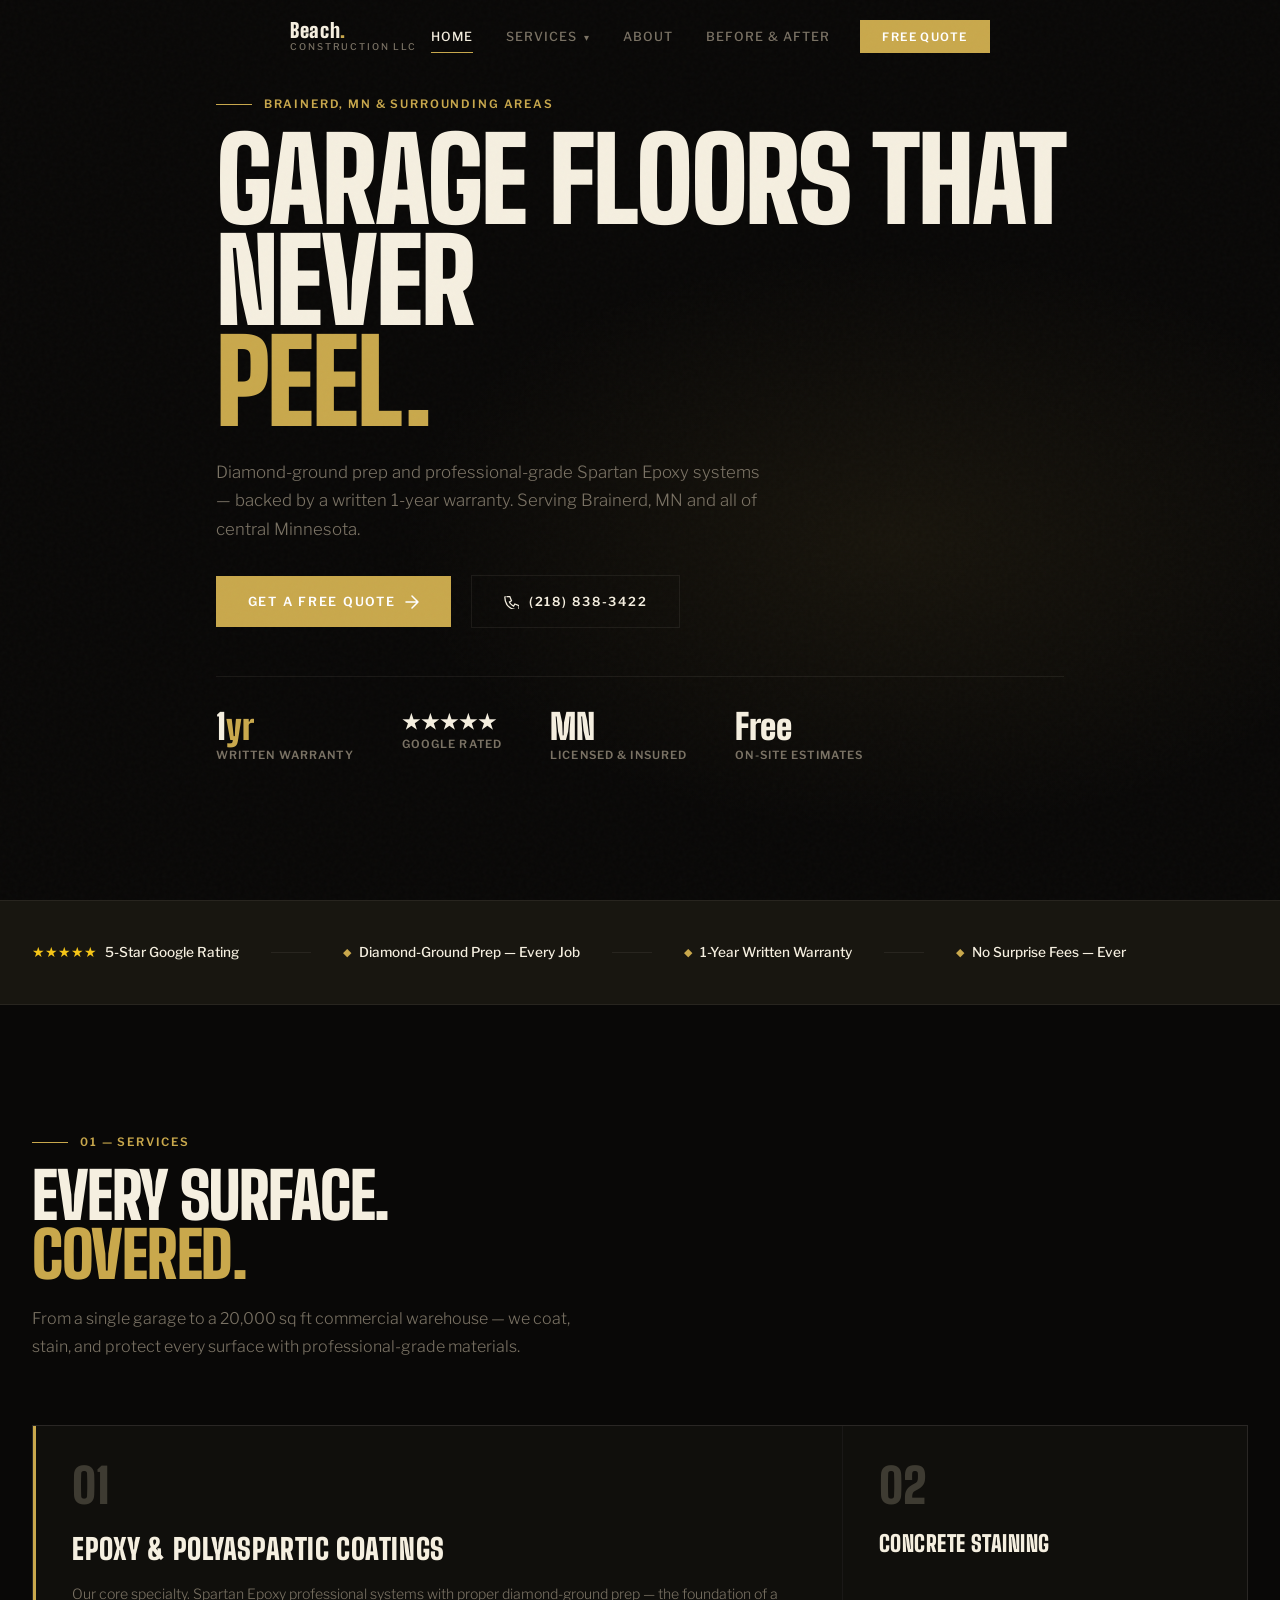
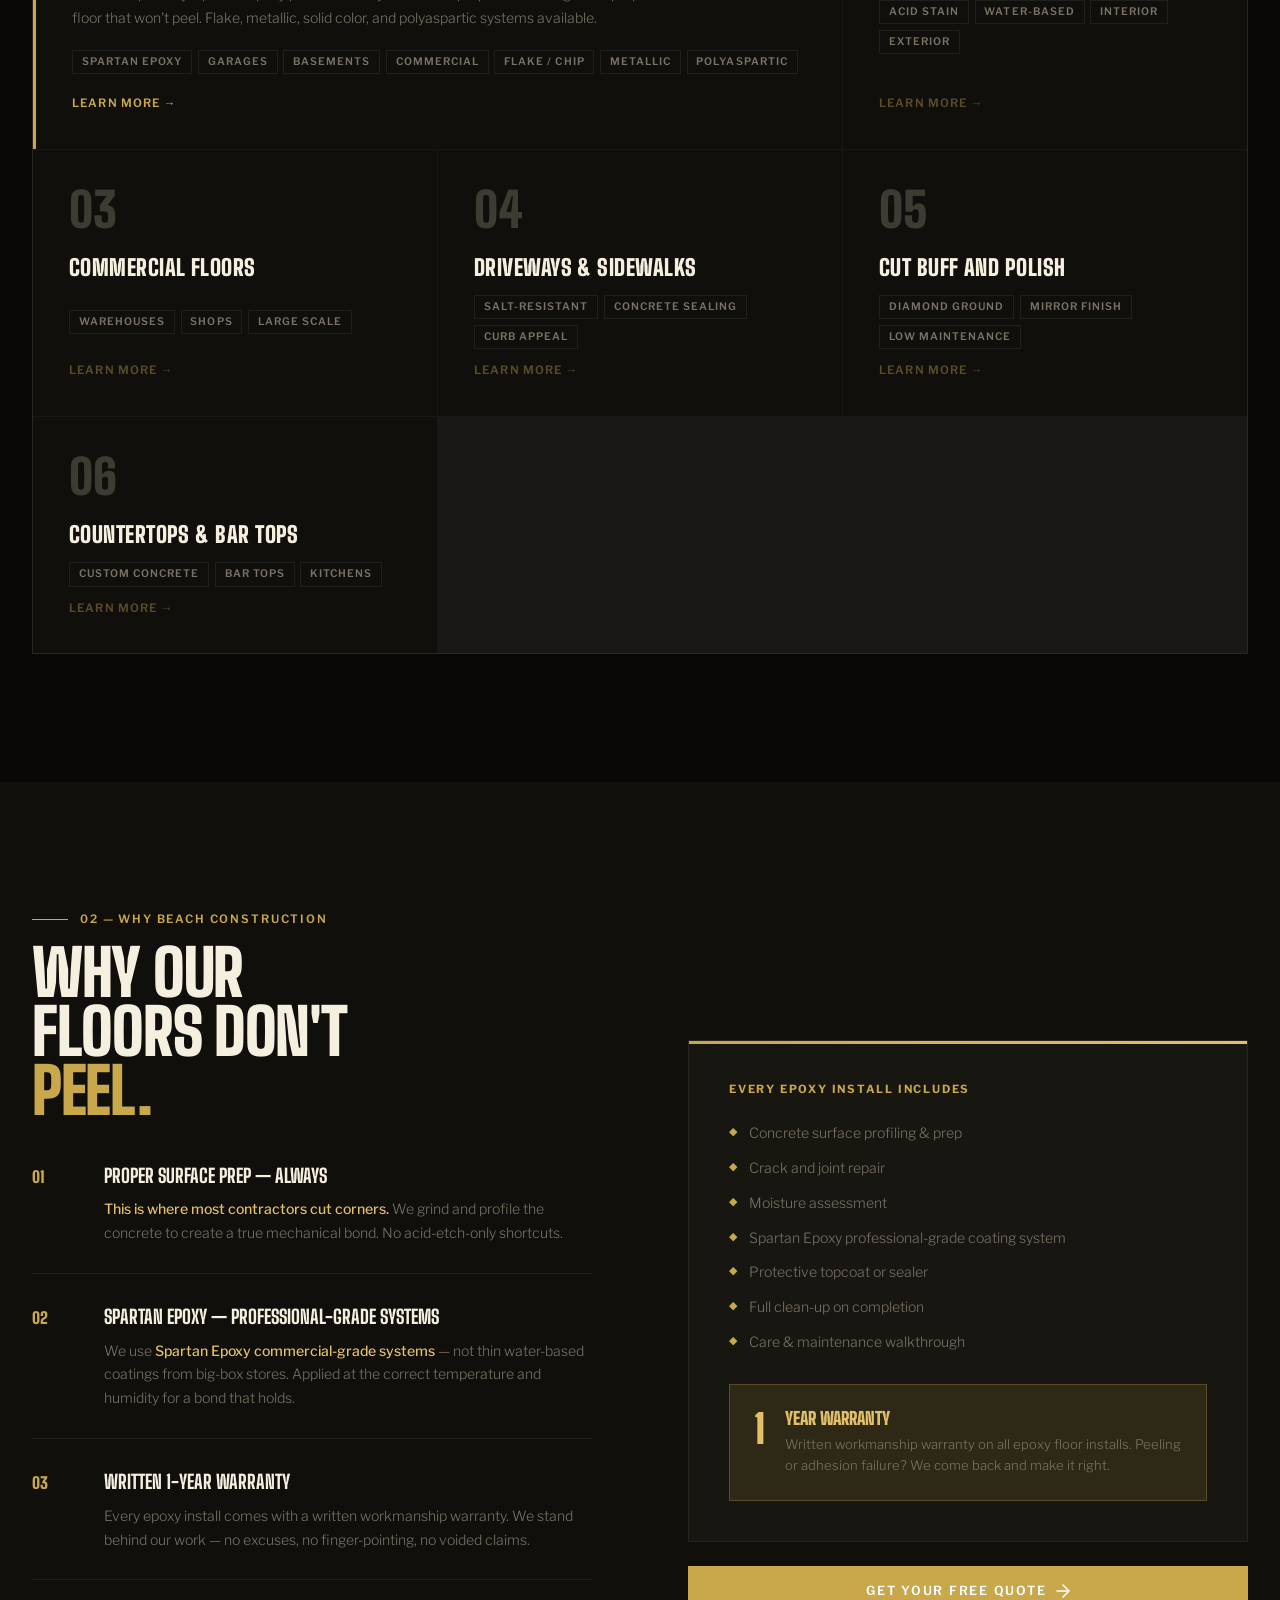
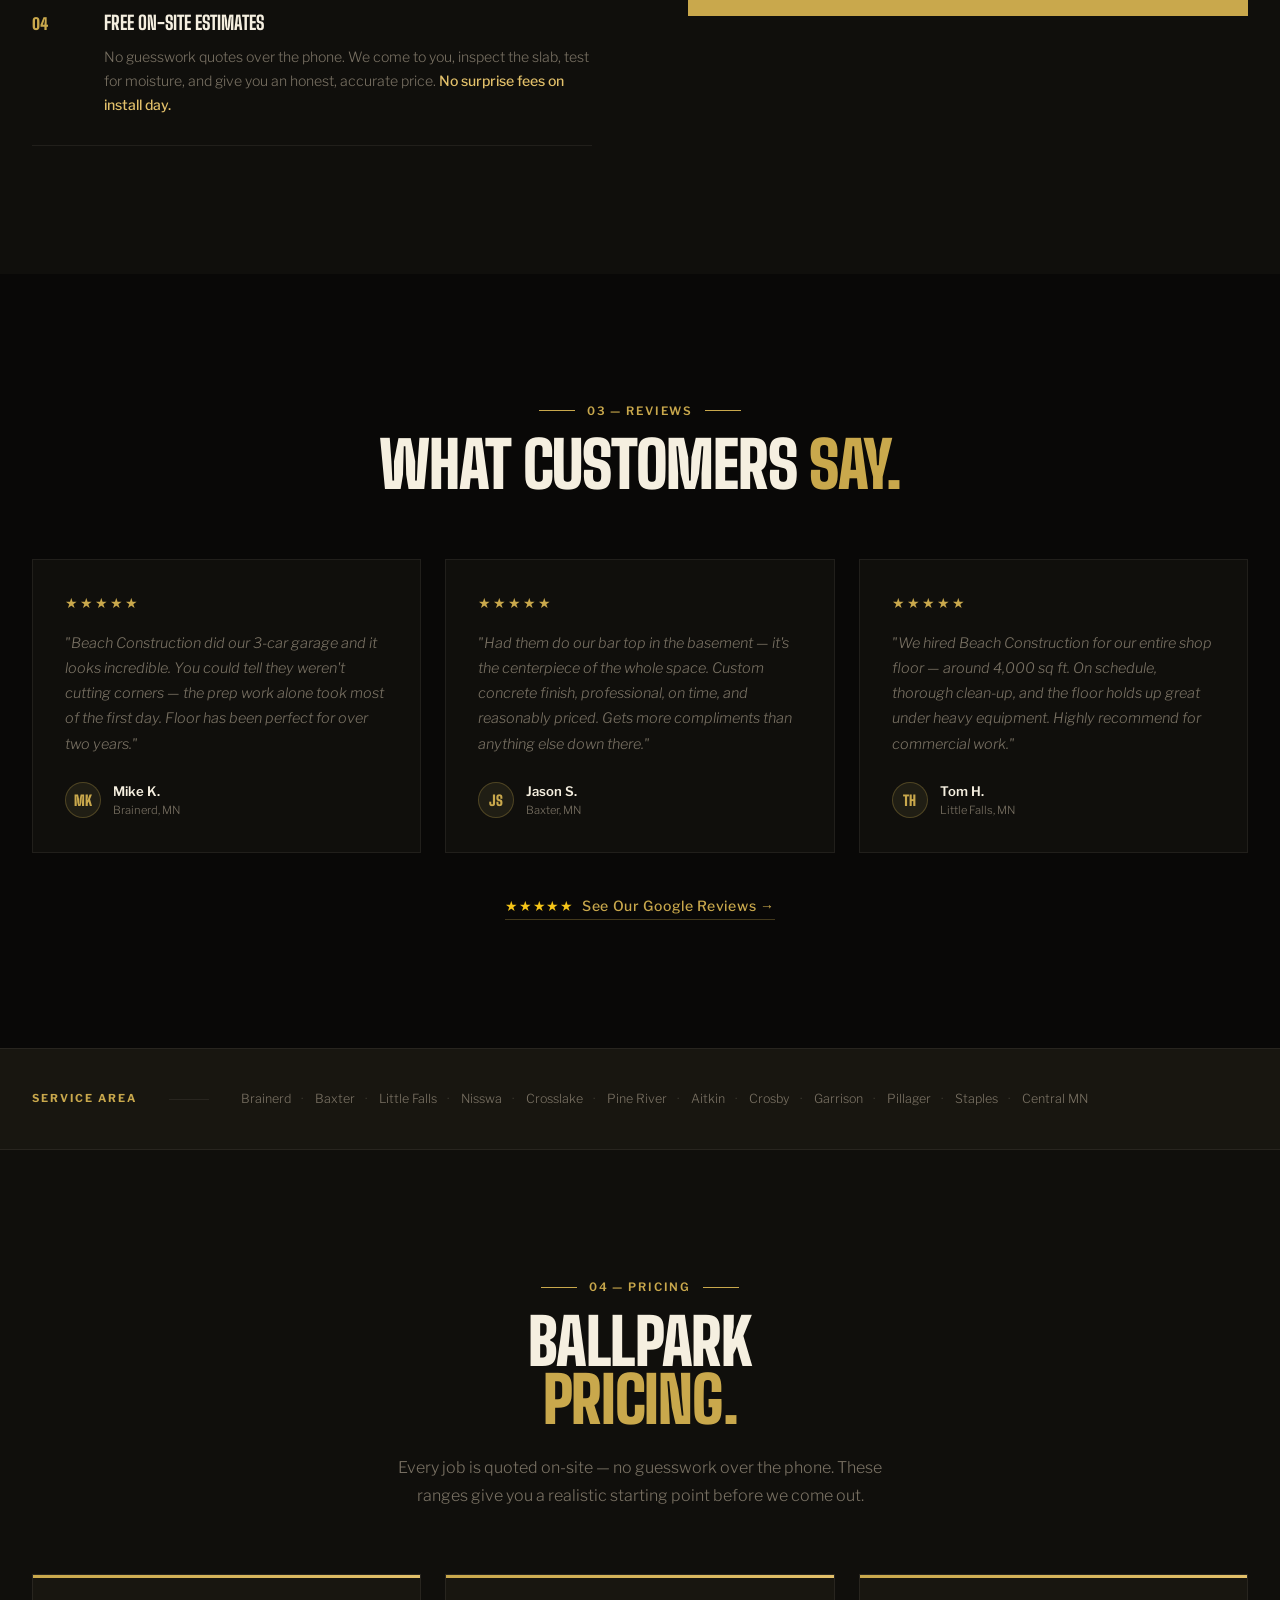
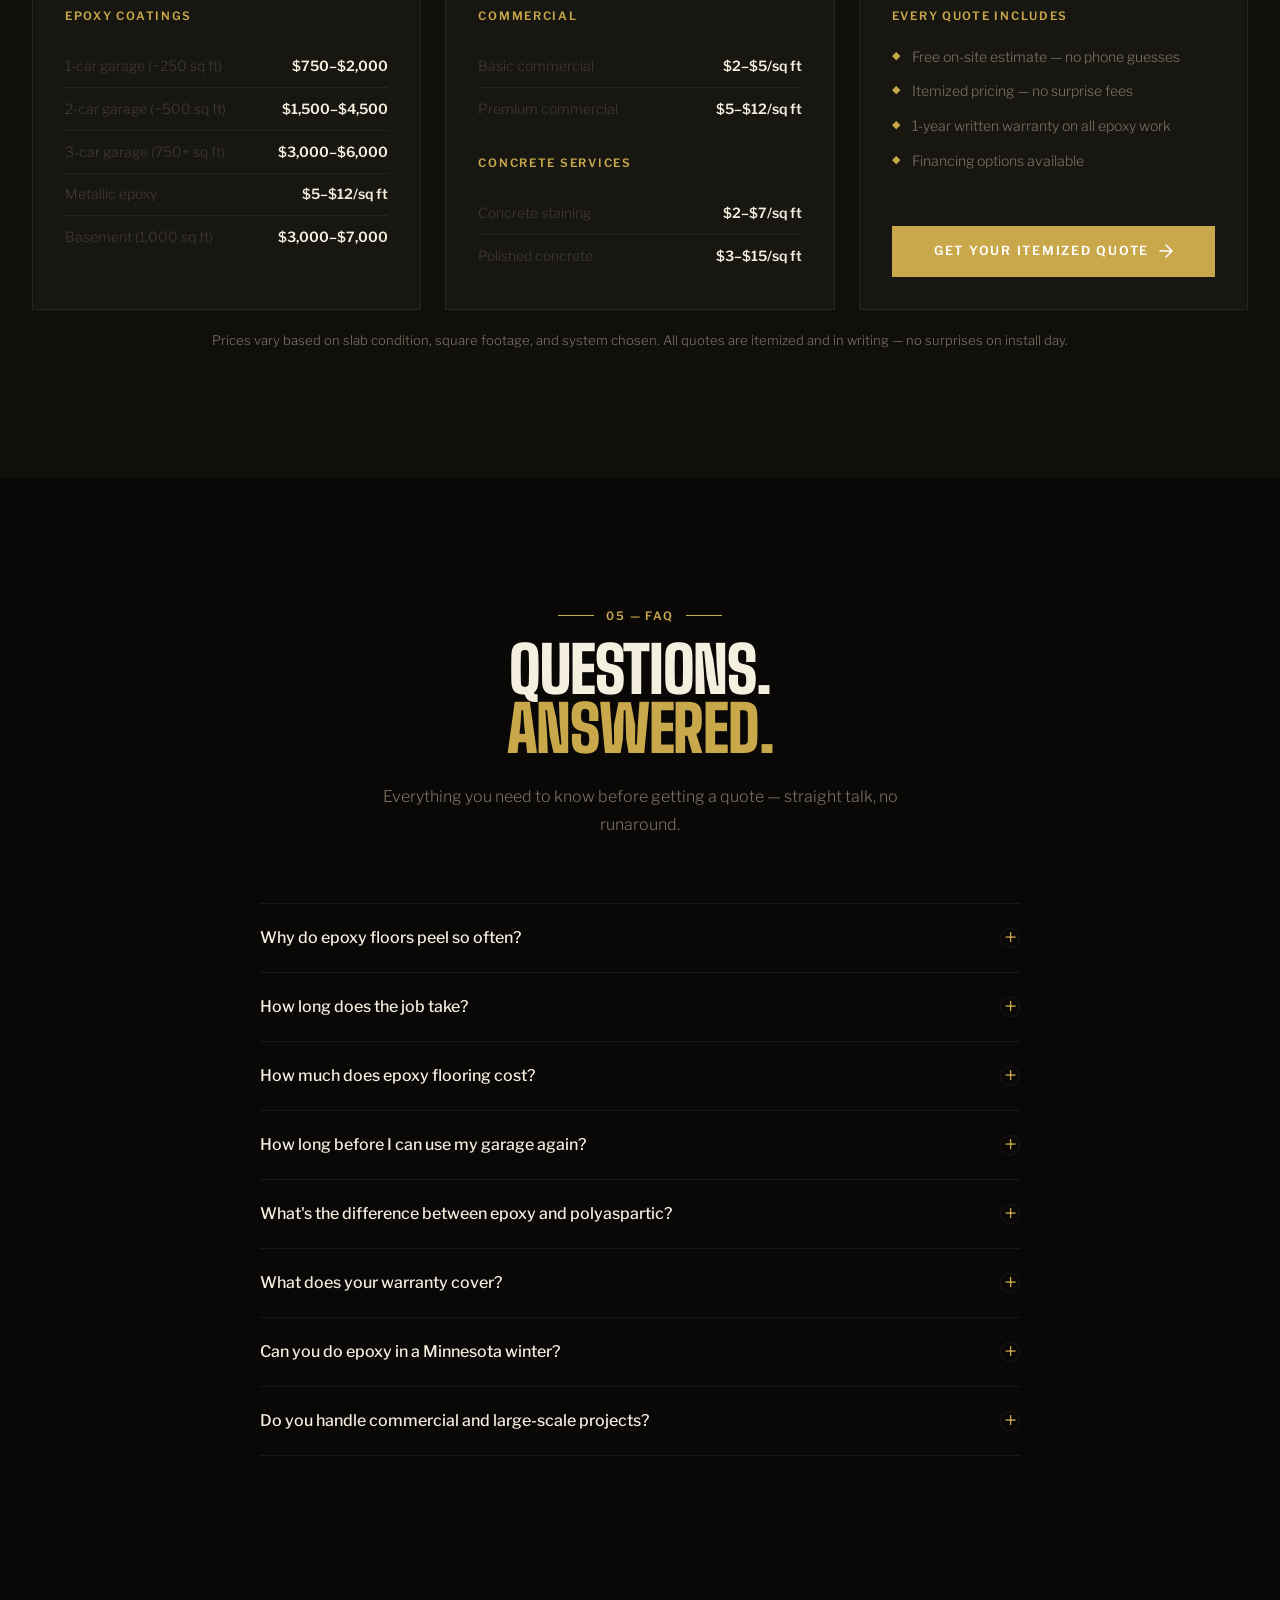
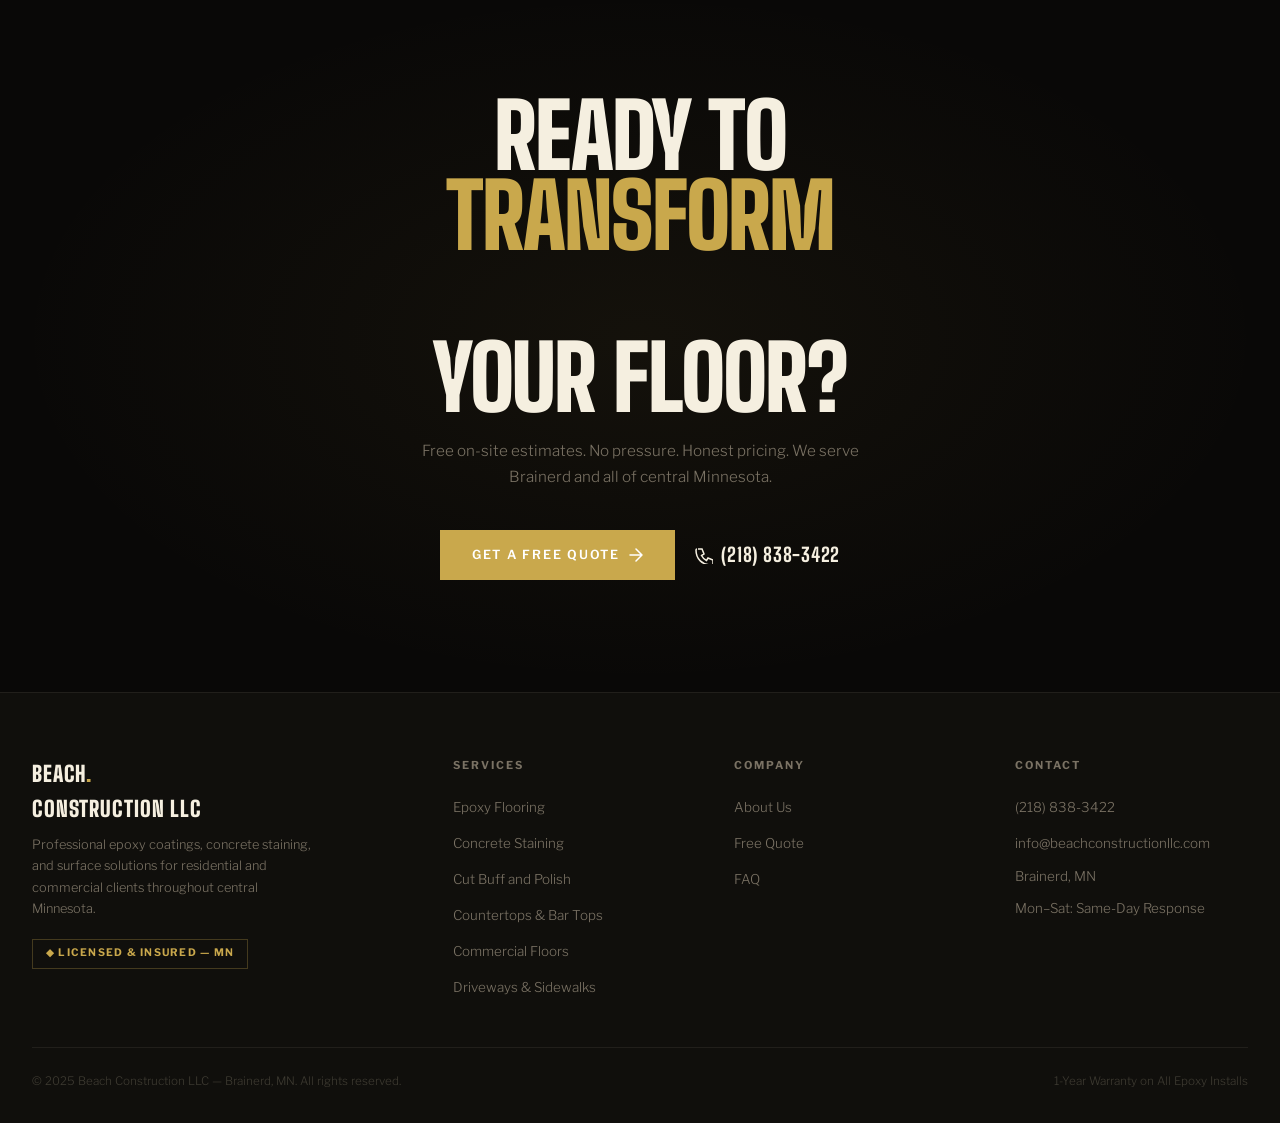
==== commit 7cb1e8d8: "Update nav: Floor Visualizer -> Before & After" ====
--- a/index.html
+++ b/index.html
@@ -77,7 +77,7 @@
           </div>
         </li>
         <li><a href="about.html" class="nav__link">About</a></li>
-        <li><a href="visualizer.html" class="nav__link">Floor Visualizer</a></li>
+        <li><a href="before-after.html" class="nav__link">Before &amp; After</a></li>
         <li><a href="contact.html" class="nav__link nav__cta">Free Quote</a></li>
       </ul>
       <button class="nav__burger" id="burger" aria-label="Open menu">
@@ -106,7 +106,7 @@
     <a href="about.html" class="nav__mobile-link mobile-link">About</a>
   </div>
   <div class="nav__mobile-section">
-    <a href="visualizer.html" class="nav__mobile-link mobile-link">Floor Visualizer</a>
+    <a href="before-after.html" class="nav__mobile-link mobile-link">Before &amp; After</a>
   </div>
   <div class="nav__mobile-section">
     <a href="contact.html" class="nav__mobile-link mobile-link" style="color:var(--accent)">Free Quote</a>
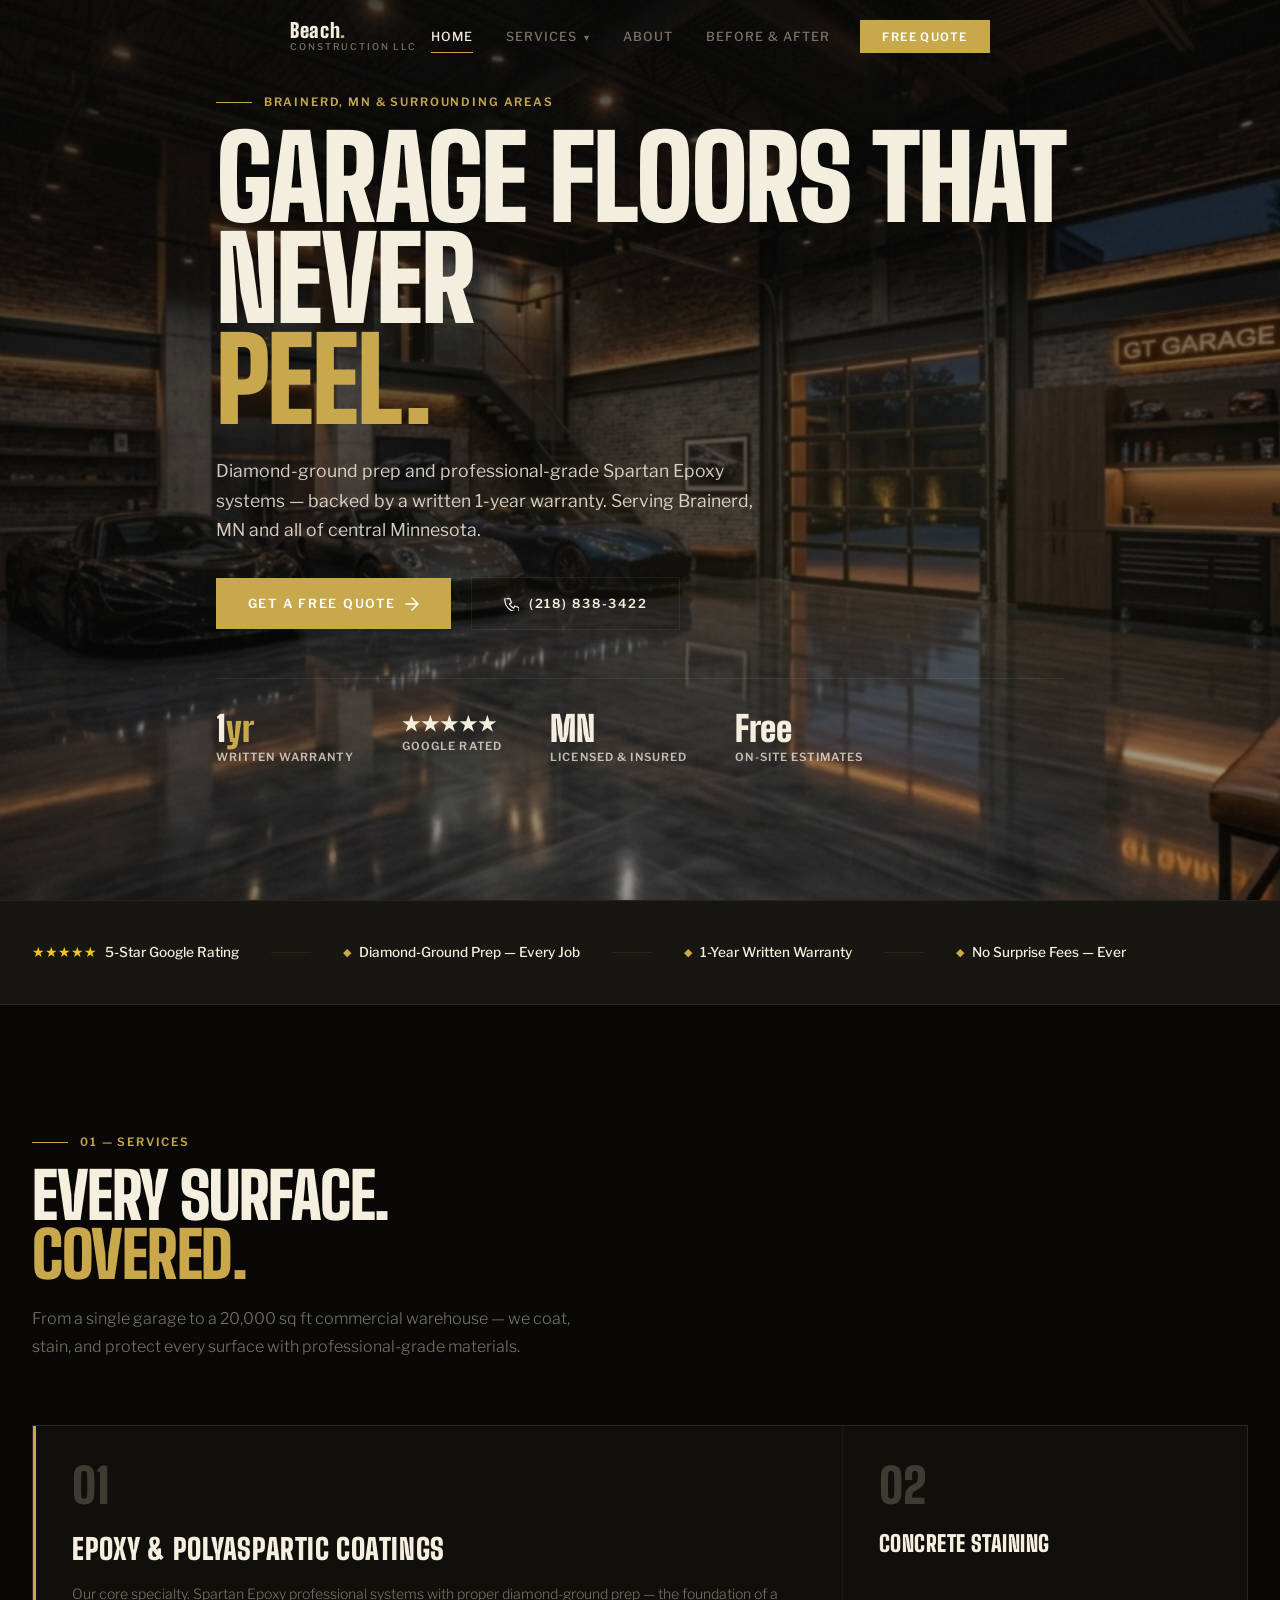
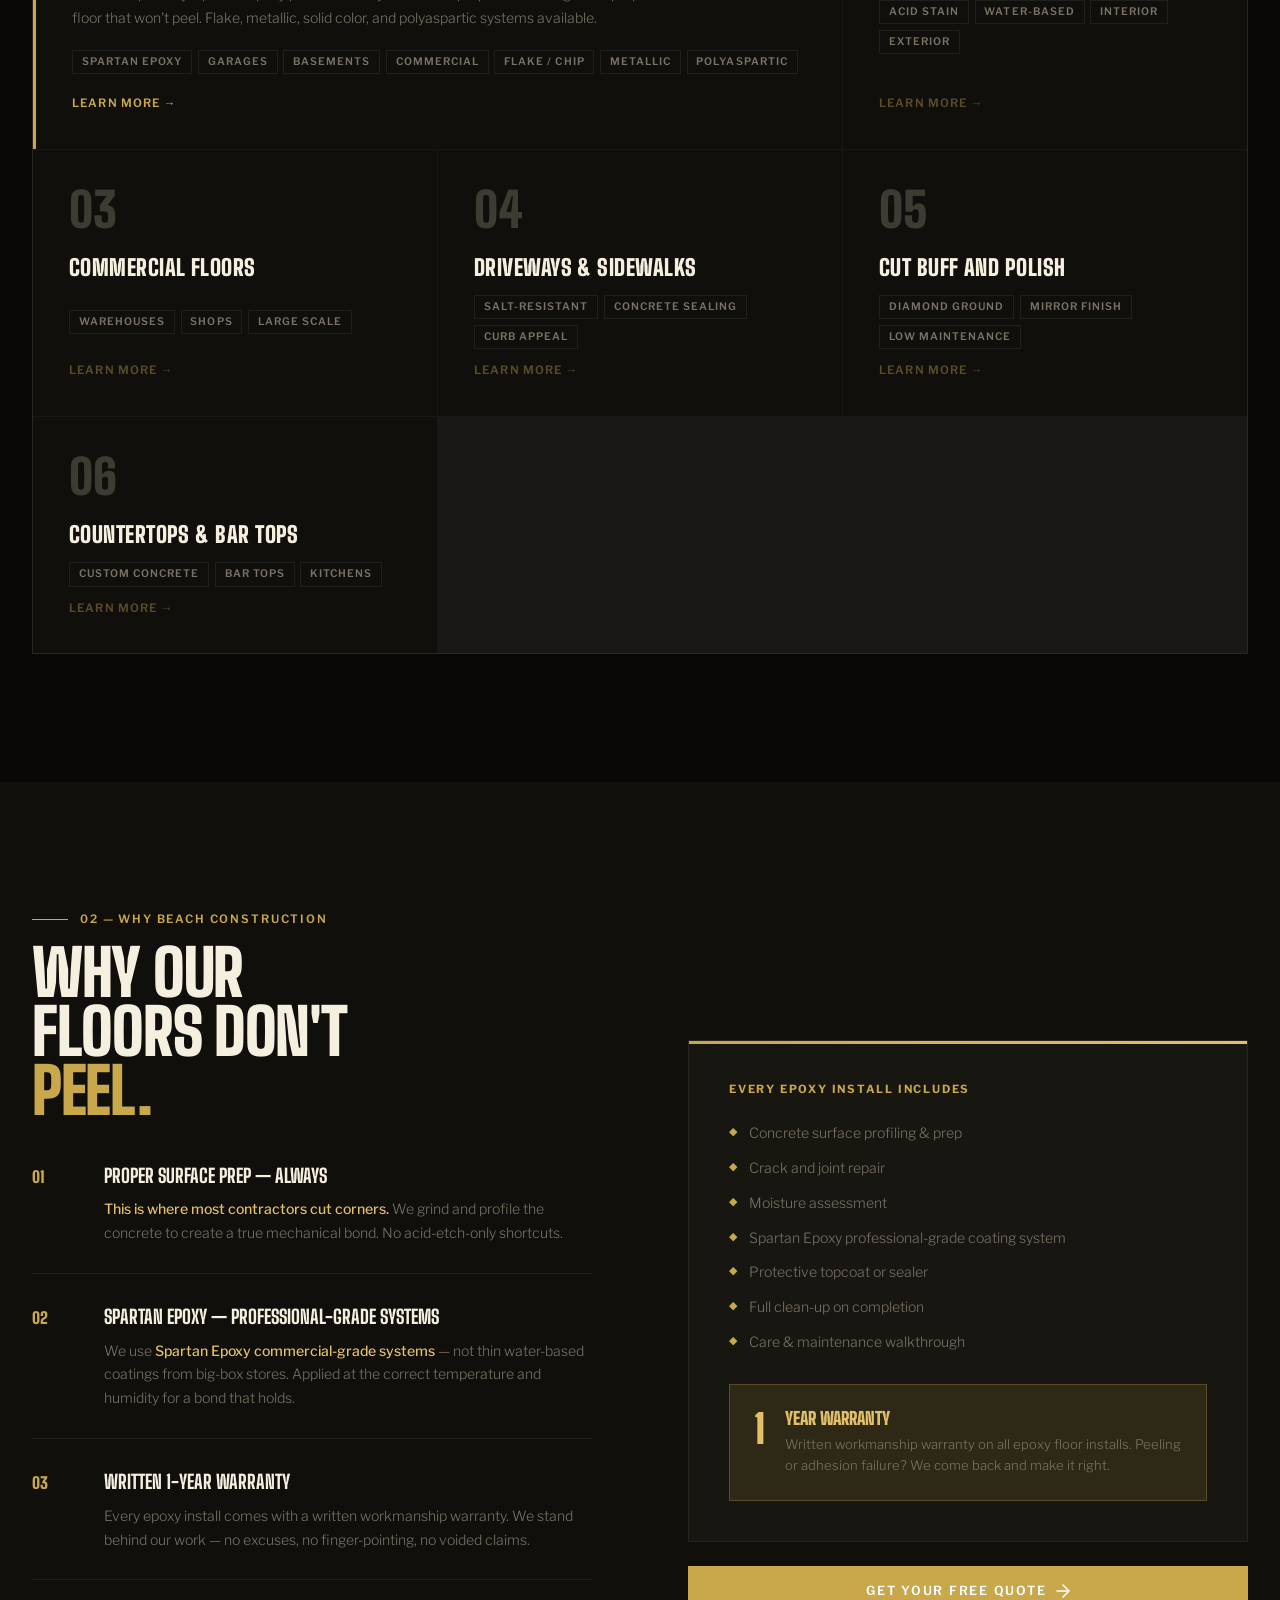
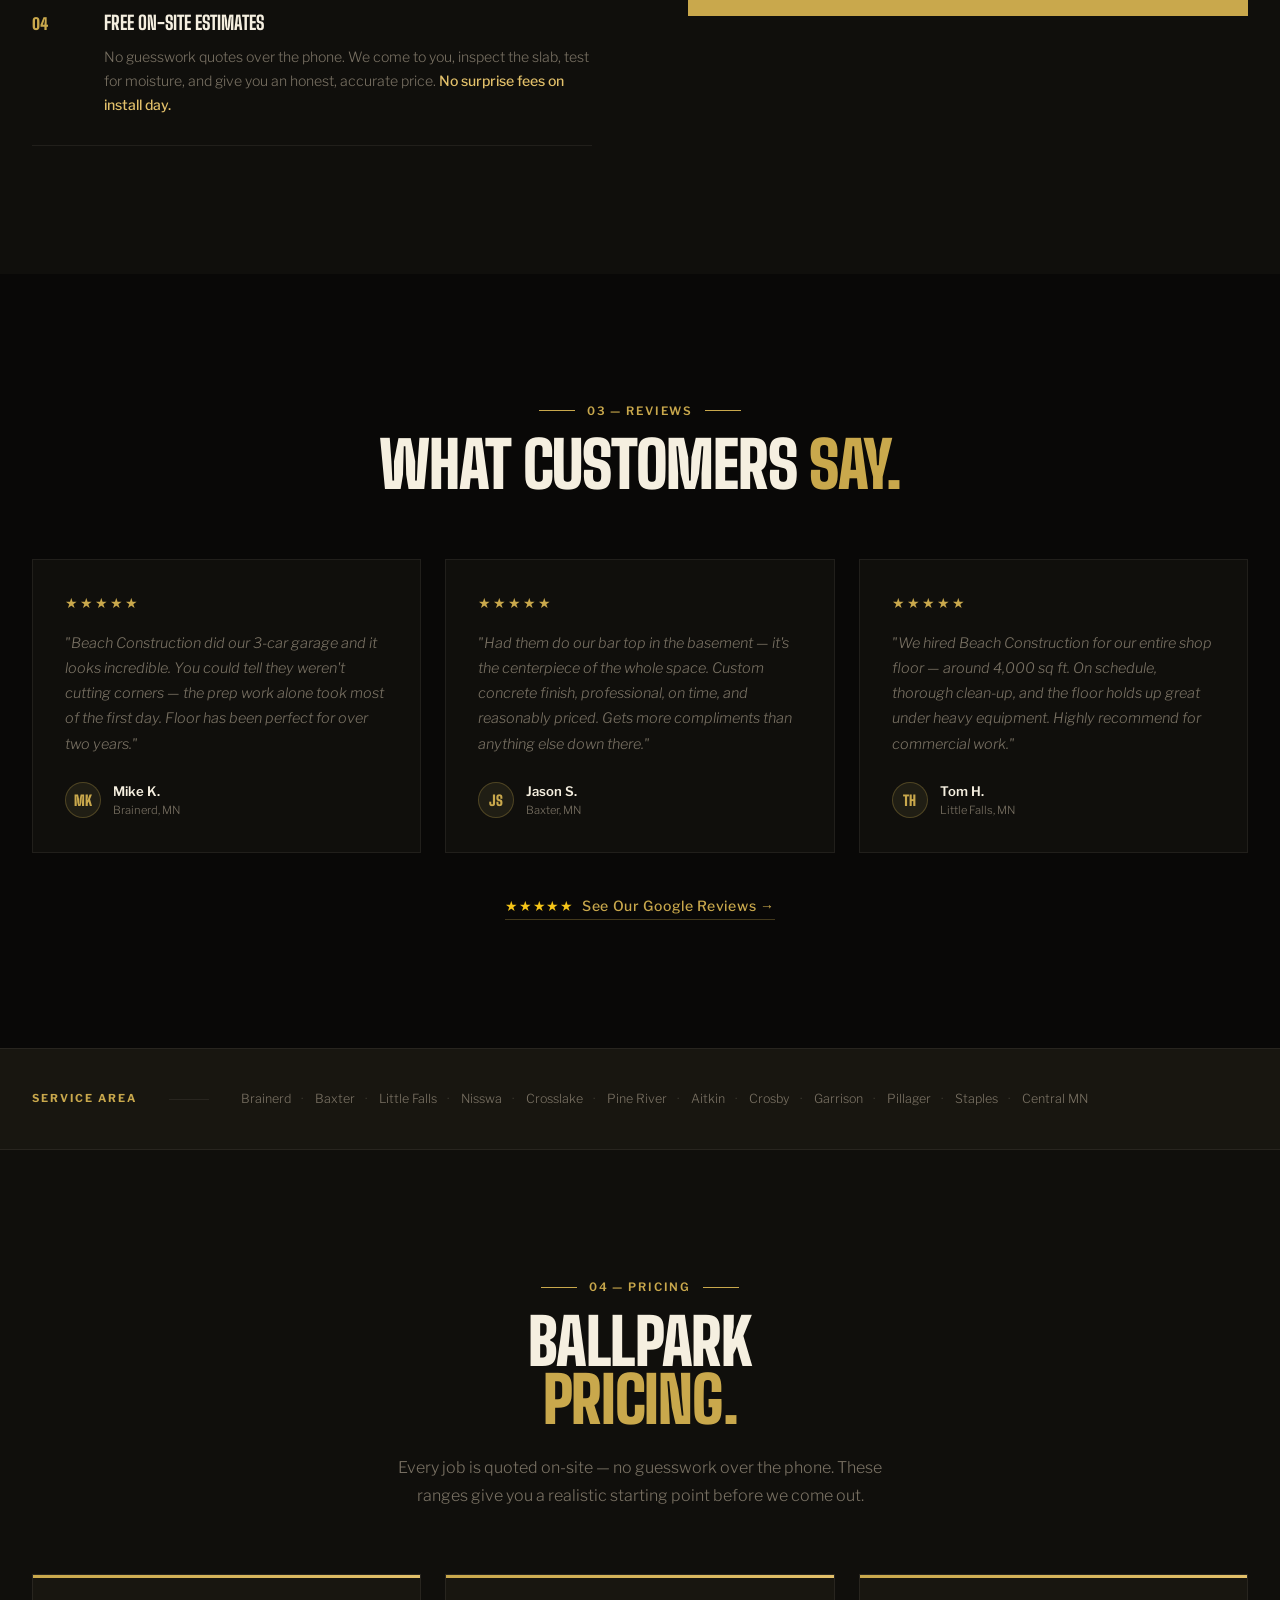
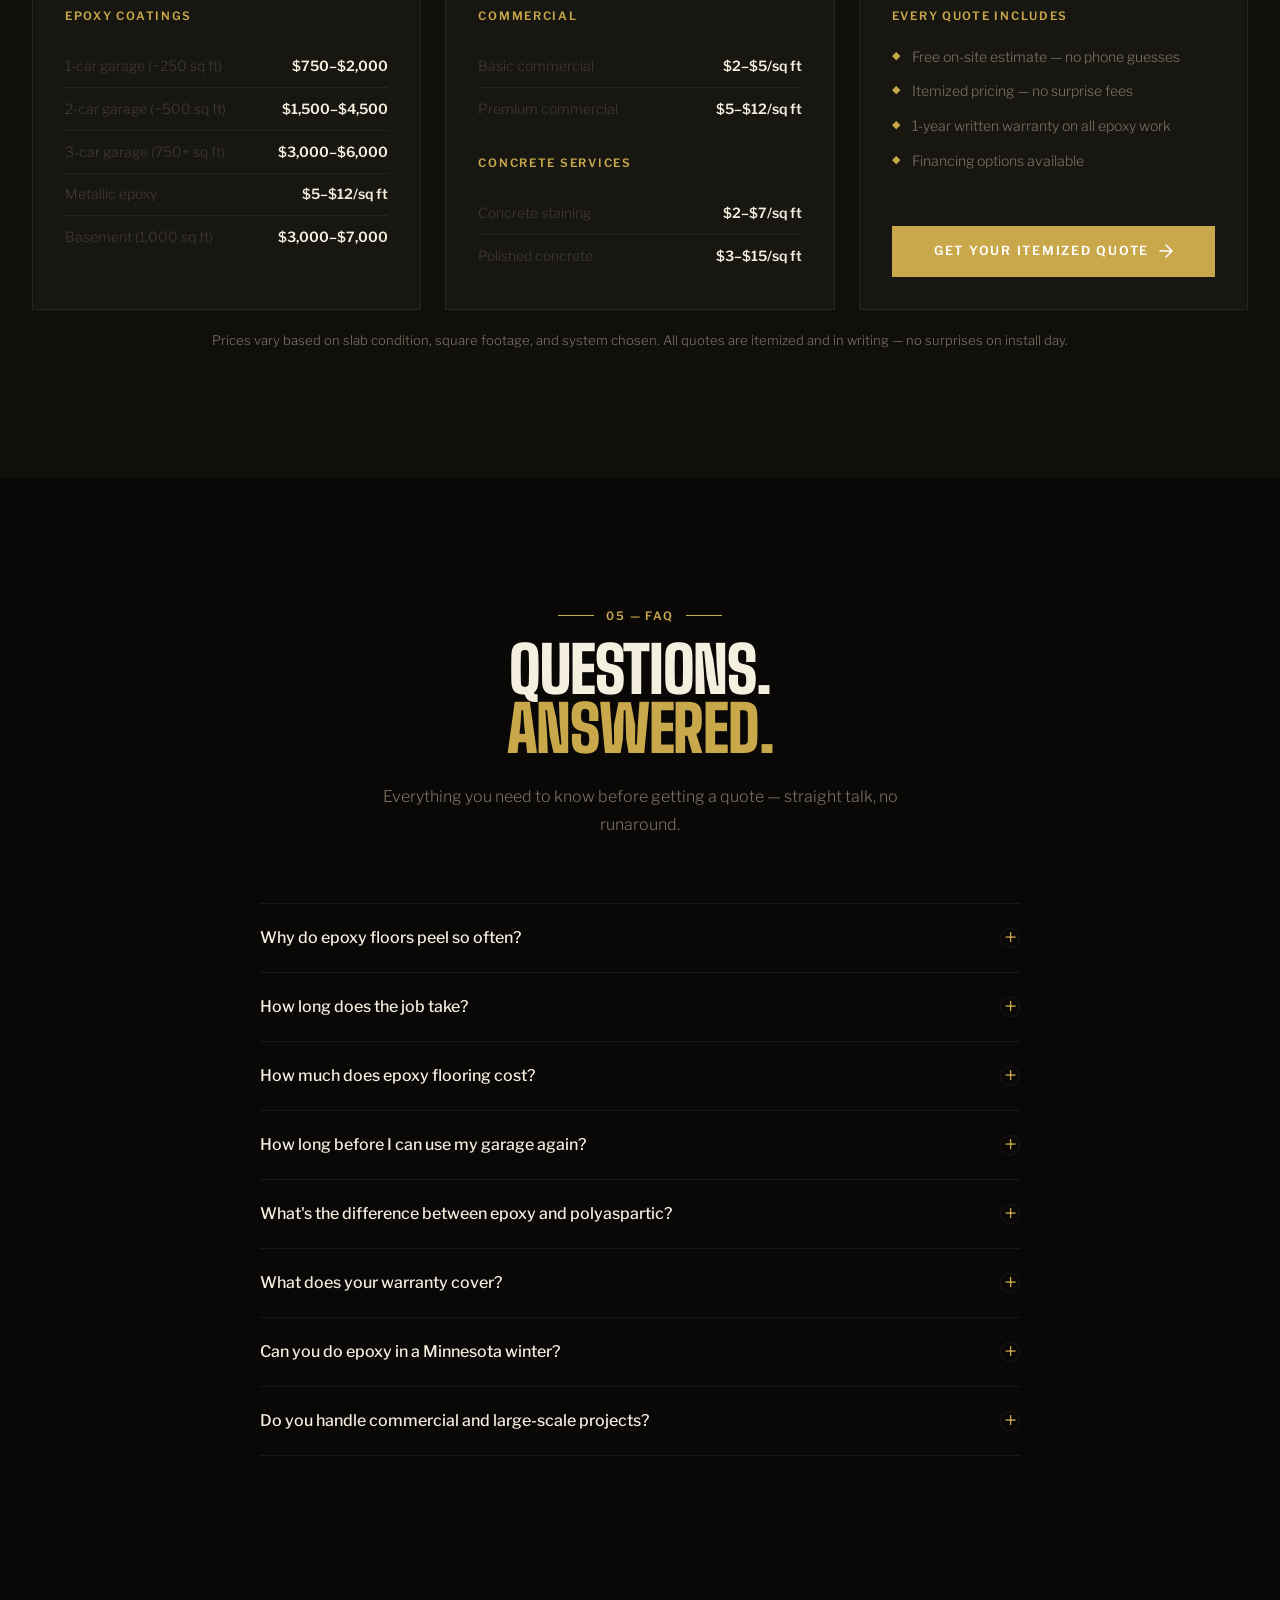
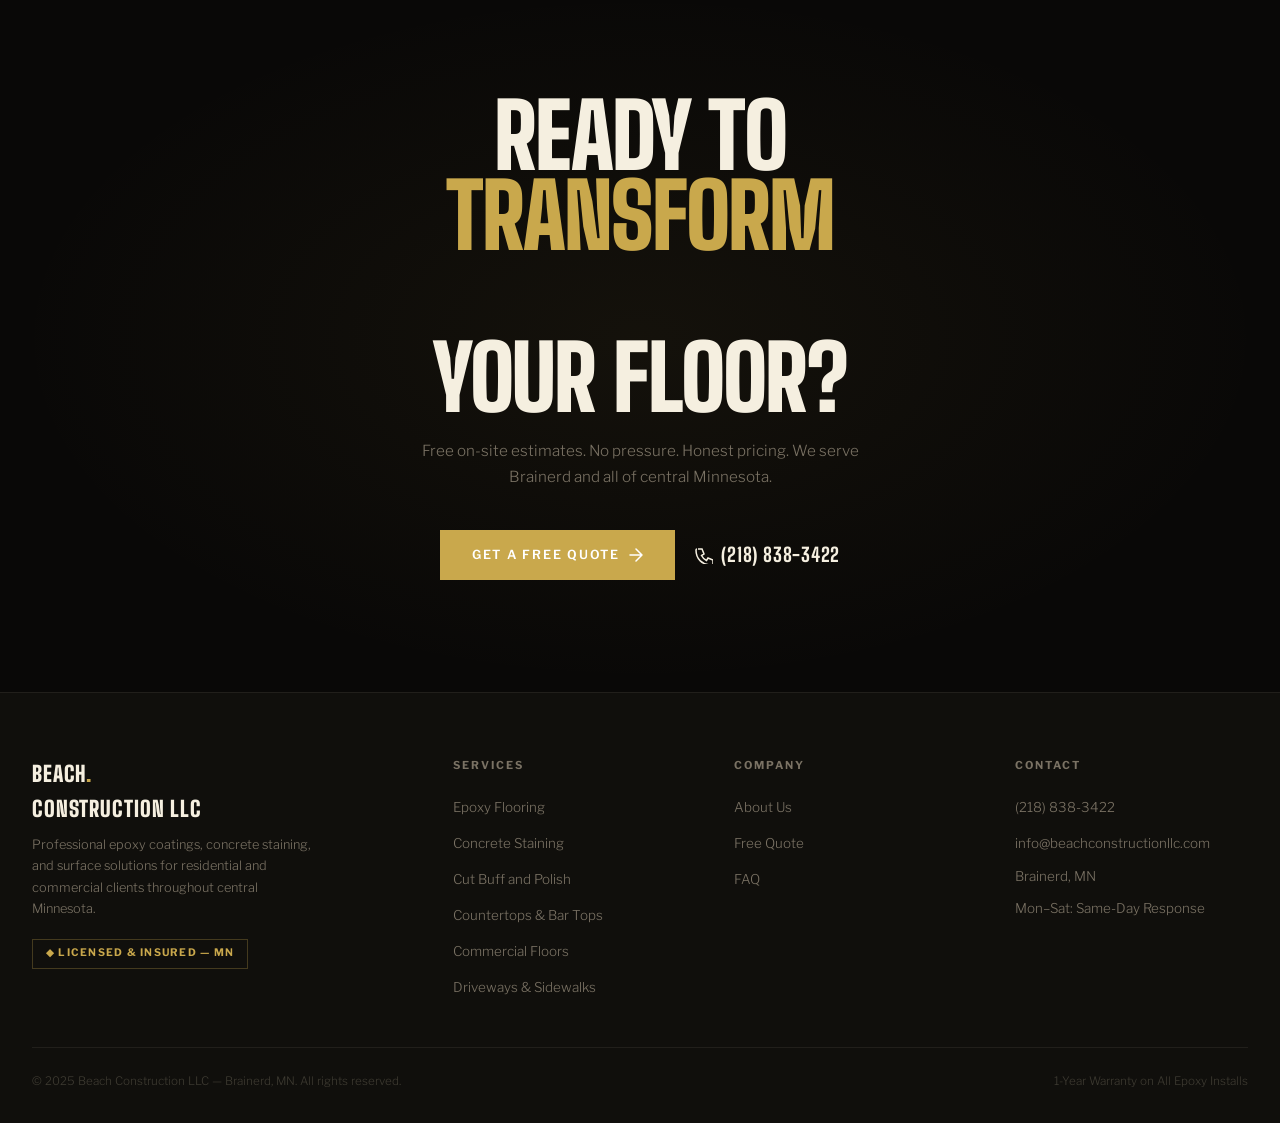
==== commit c683ddb3: "Fix hero image reference: hero-floor.jpg -> hero-floor.png" ====
--- a/index.html
+++ b/index.html
@@ -118,7 +118,7 @@
 
 <!-- ═══ HERO ══════════════════════════════════════════════ -->
 <section class="page-hero" style="min-height:100vh;align-items:center">
-  <div class="page-hero__bg" style="background-image:url('images/hero-floor.jpg');background-position:center 40%"></div>
+  <div class="page-hero__bg" style="background-image:url('images/hero-floor.png');background-position:center 40%"></div>
   <div class="page-hero__overlay" style="background:linear-gradient(160deg,rgba(9,8,7,0.82) 0%,rgba(9,8,7,0.55) 50%,rgba(9,8,7,0.35) 100%)"></div>
   <div style="position:absolute;inset:0;background:radial-gradient(ellipse 60% 50% at 70% 60%, rgba(201,168,76,0.08) 0%, transparent 65%);pointer-events:none"></div>
   <div class="container">
--- a/css/style.css
+++ b/css/style.css
@@ -443,8 +443,9 @@
 .page-hero__title em { font-style: normal; color: var(--accent); display: block; }
 .page-hero__sub {
   max-width: 560px;
-  font-size: 1.05rem;
-  color: var(--text-muted);
+  font-size: 1.1rem;
+  color: rgba(245, 239, 224, 0.85);
+  font-weight: 400;
   line-height: 1.7;
   margin-top: 1.5rem;
 }
@@ -1174,7 +1175,7 @@
   font-weight: 600;
   letter-spacing: 0.1em;
   text-transform: uppercase;
-  color: var(--text-muted);
+  color: rgba(245, 239, 224, 0.75);
   margin-top: 3px;
 }
 
